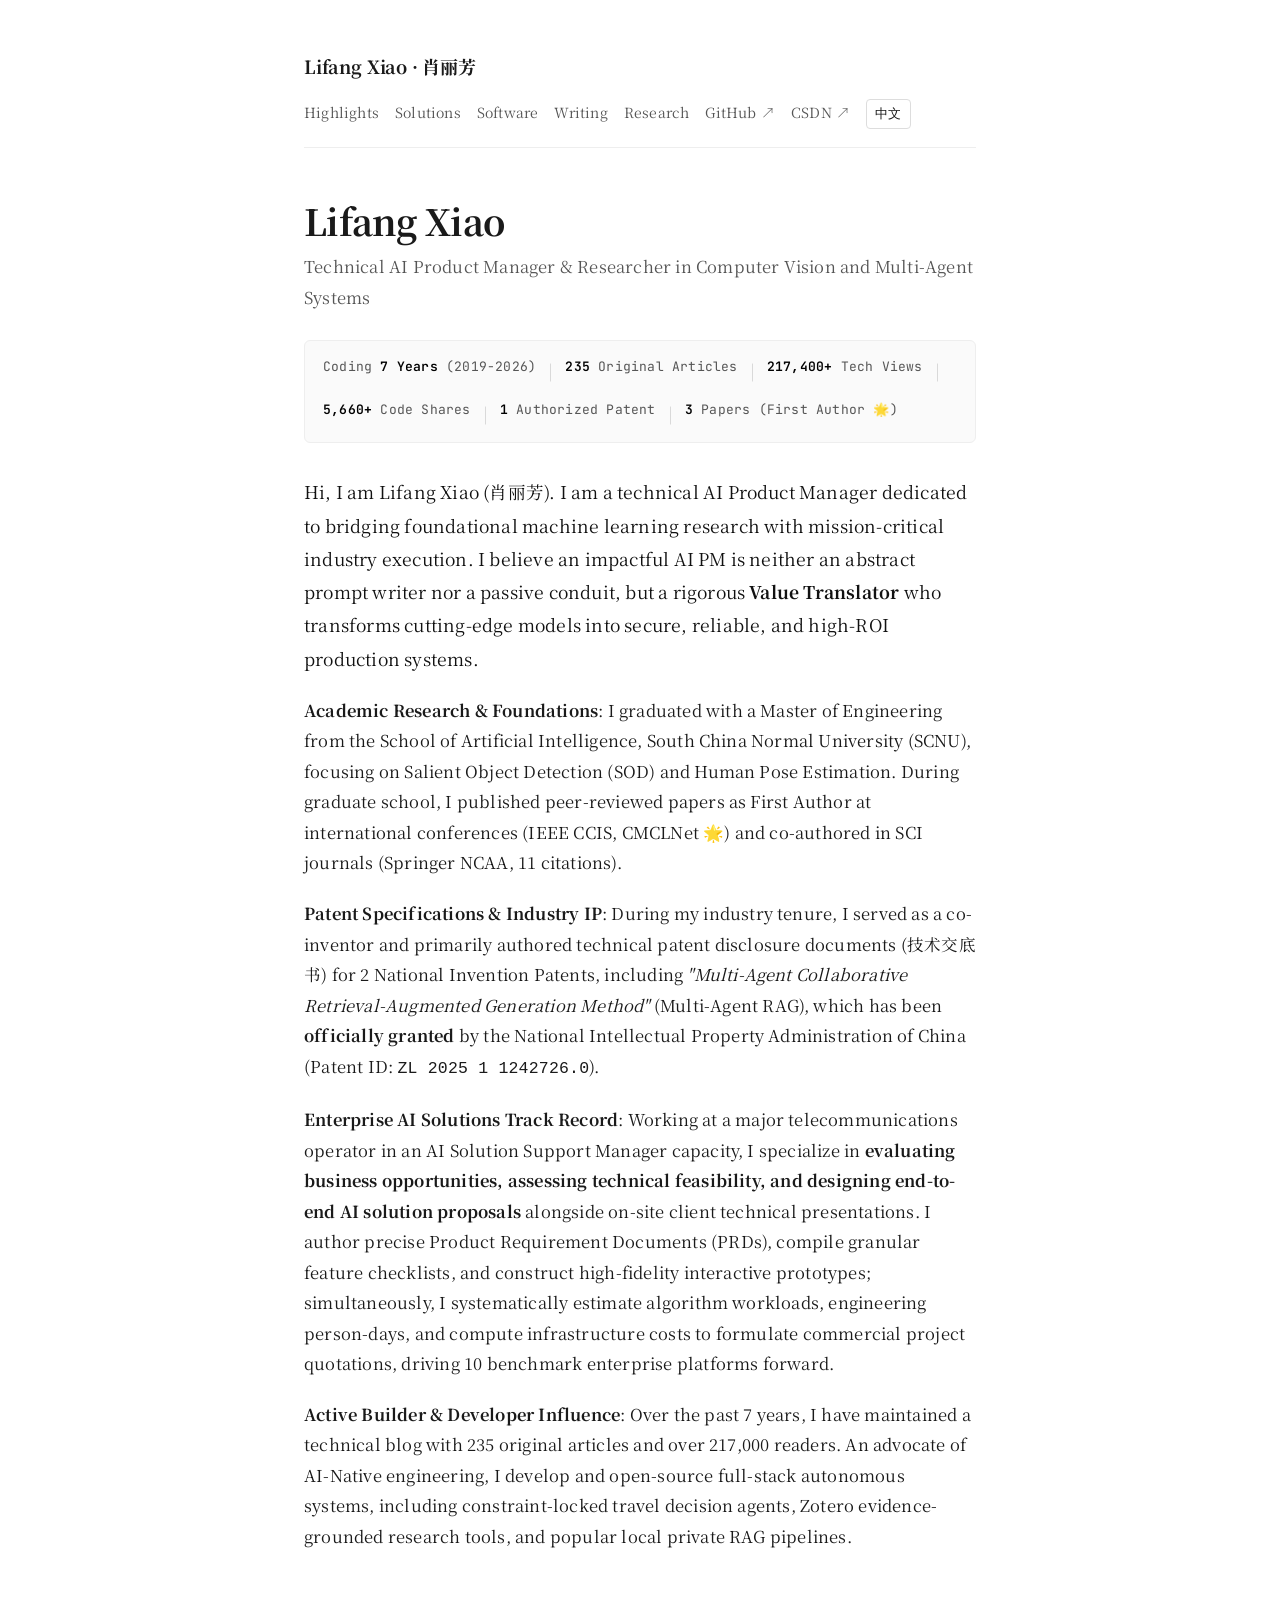
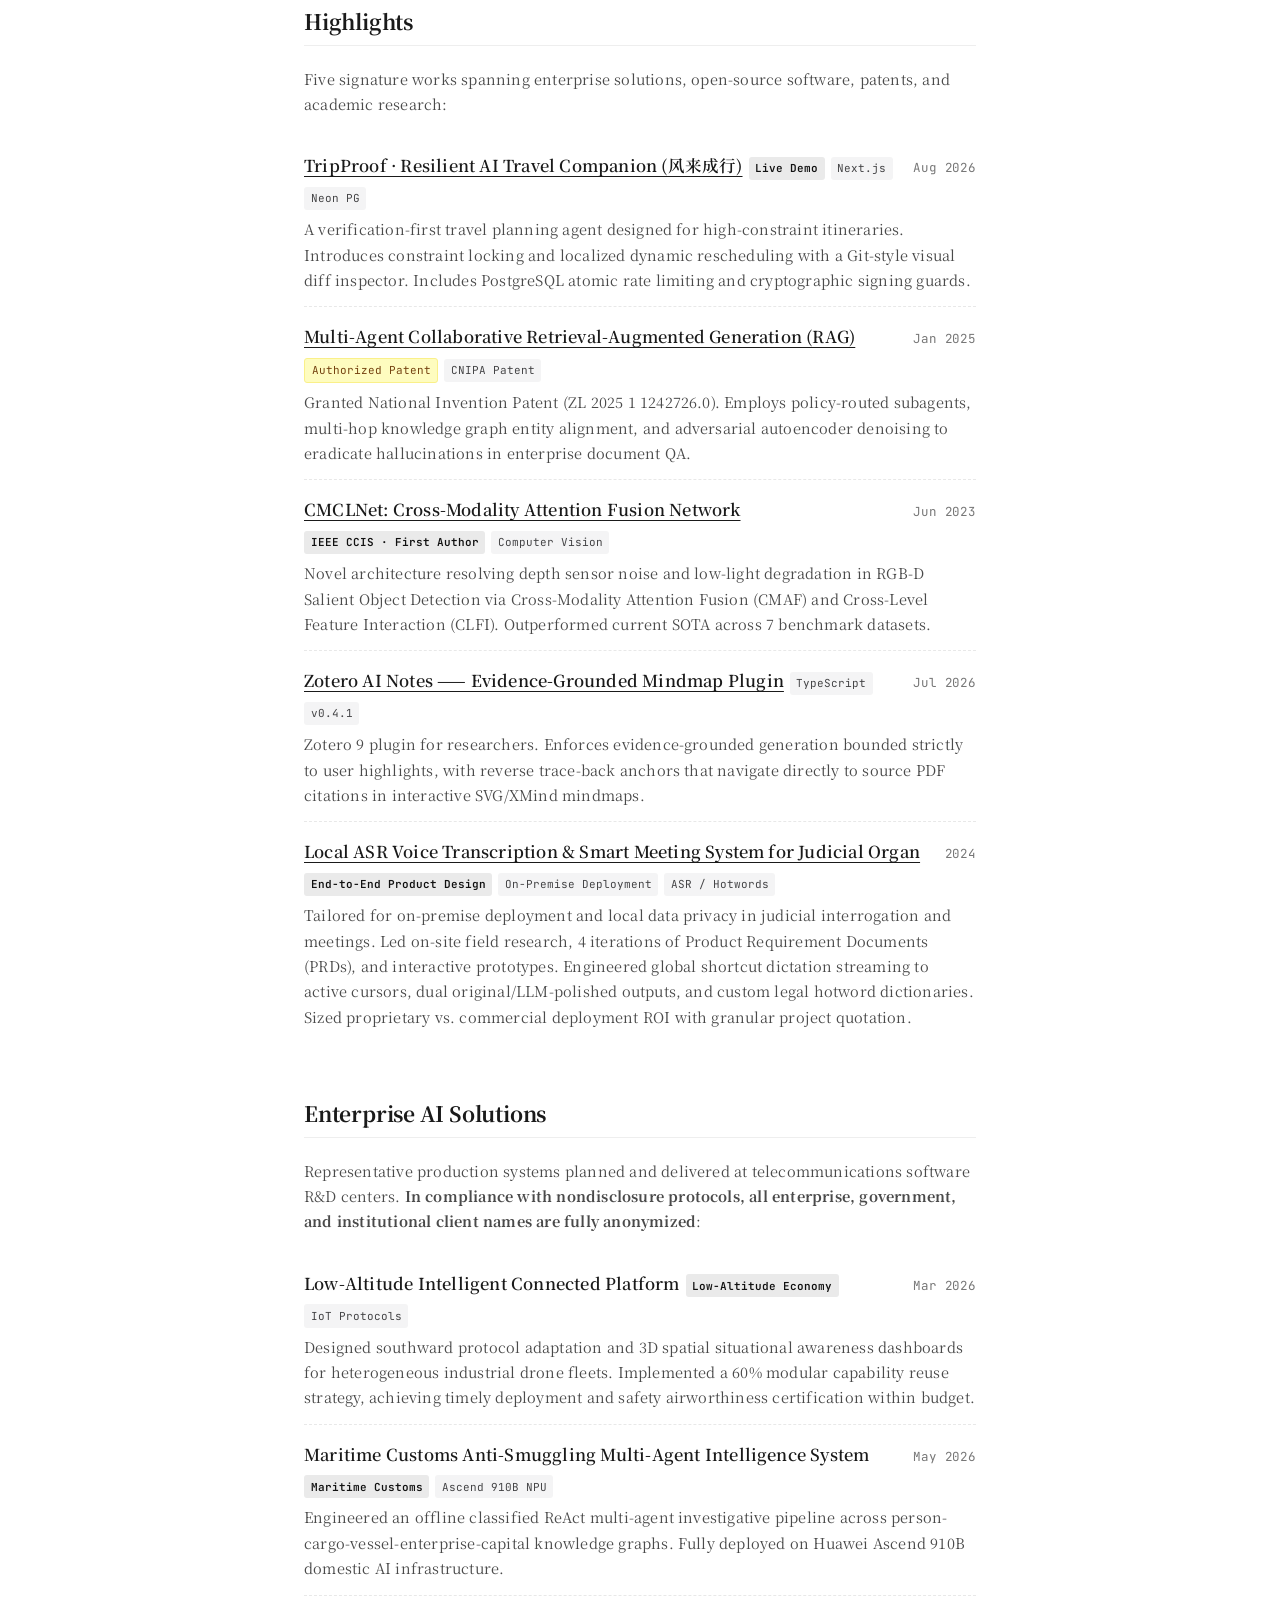
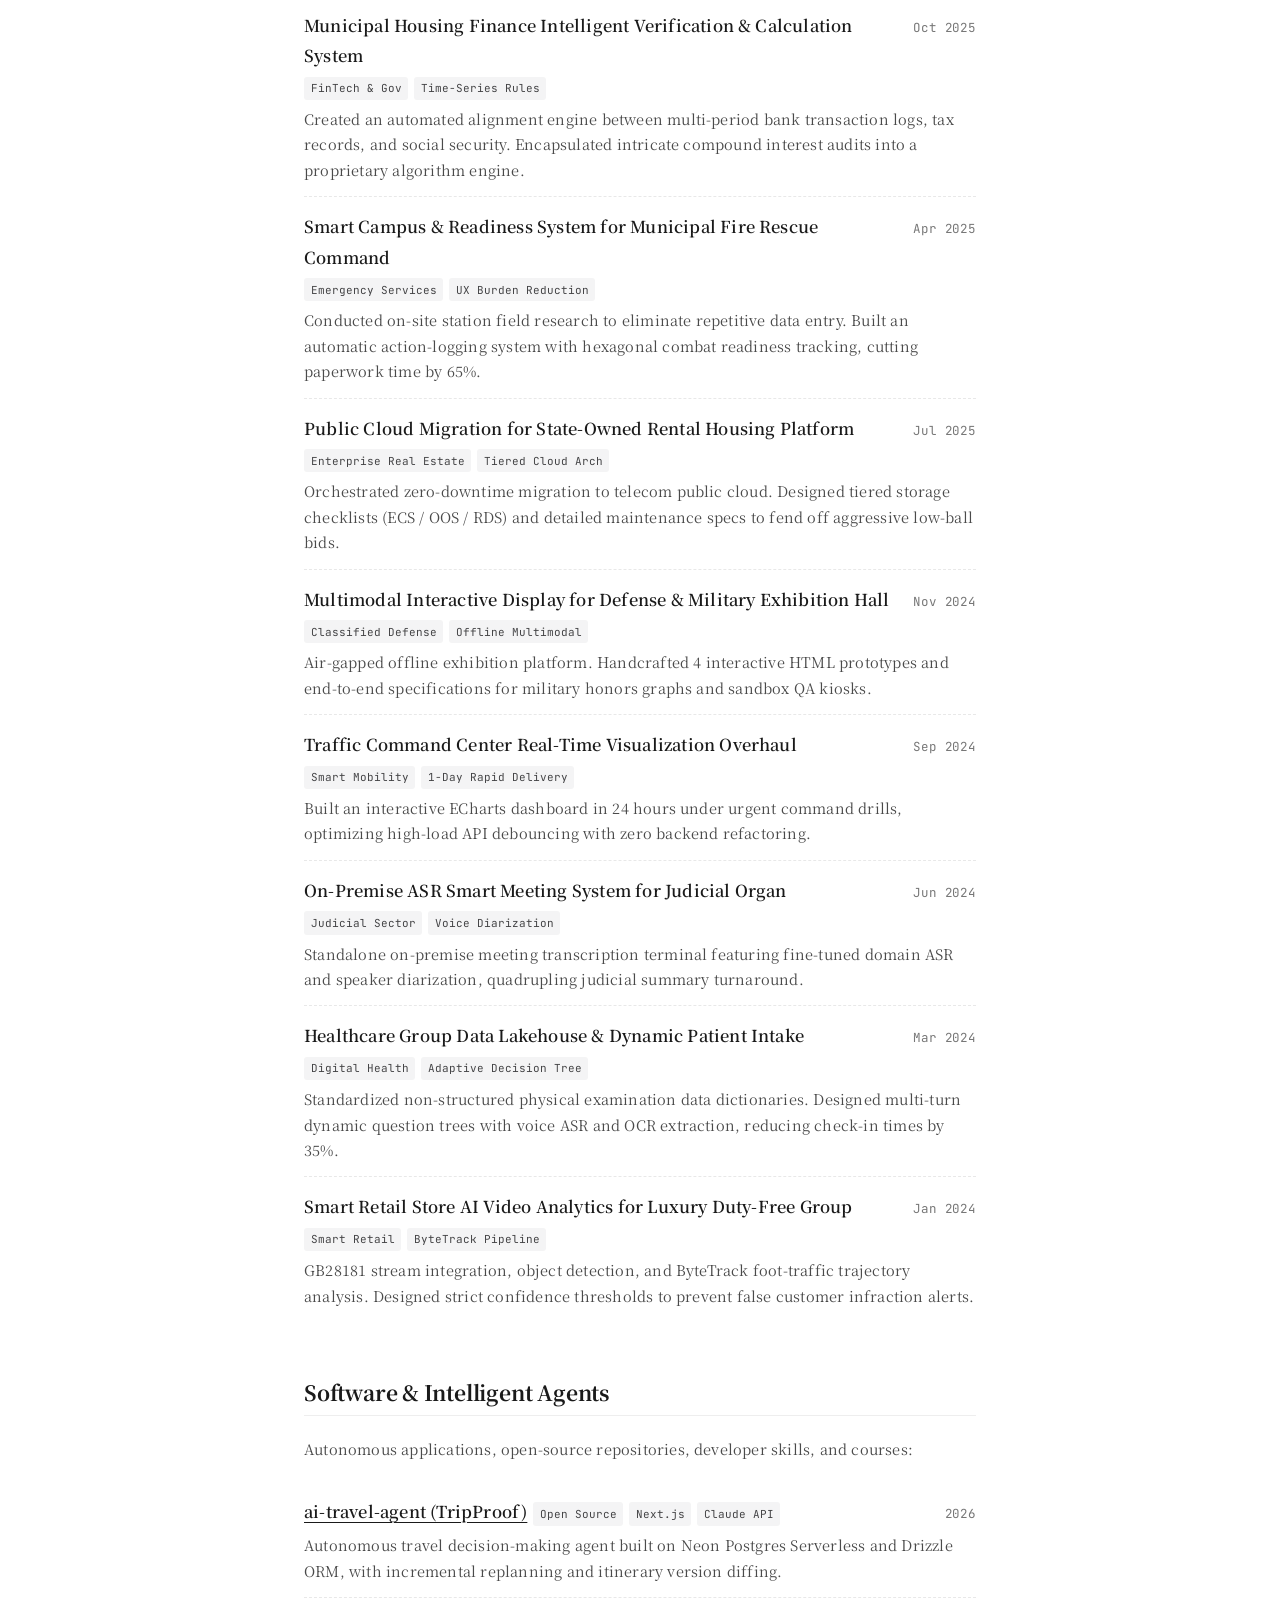
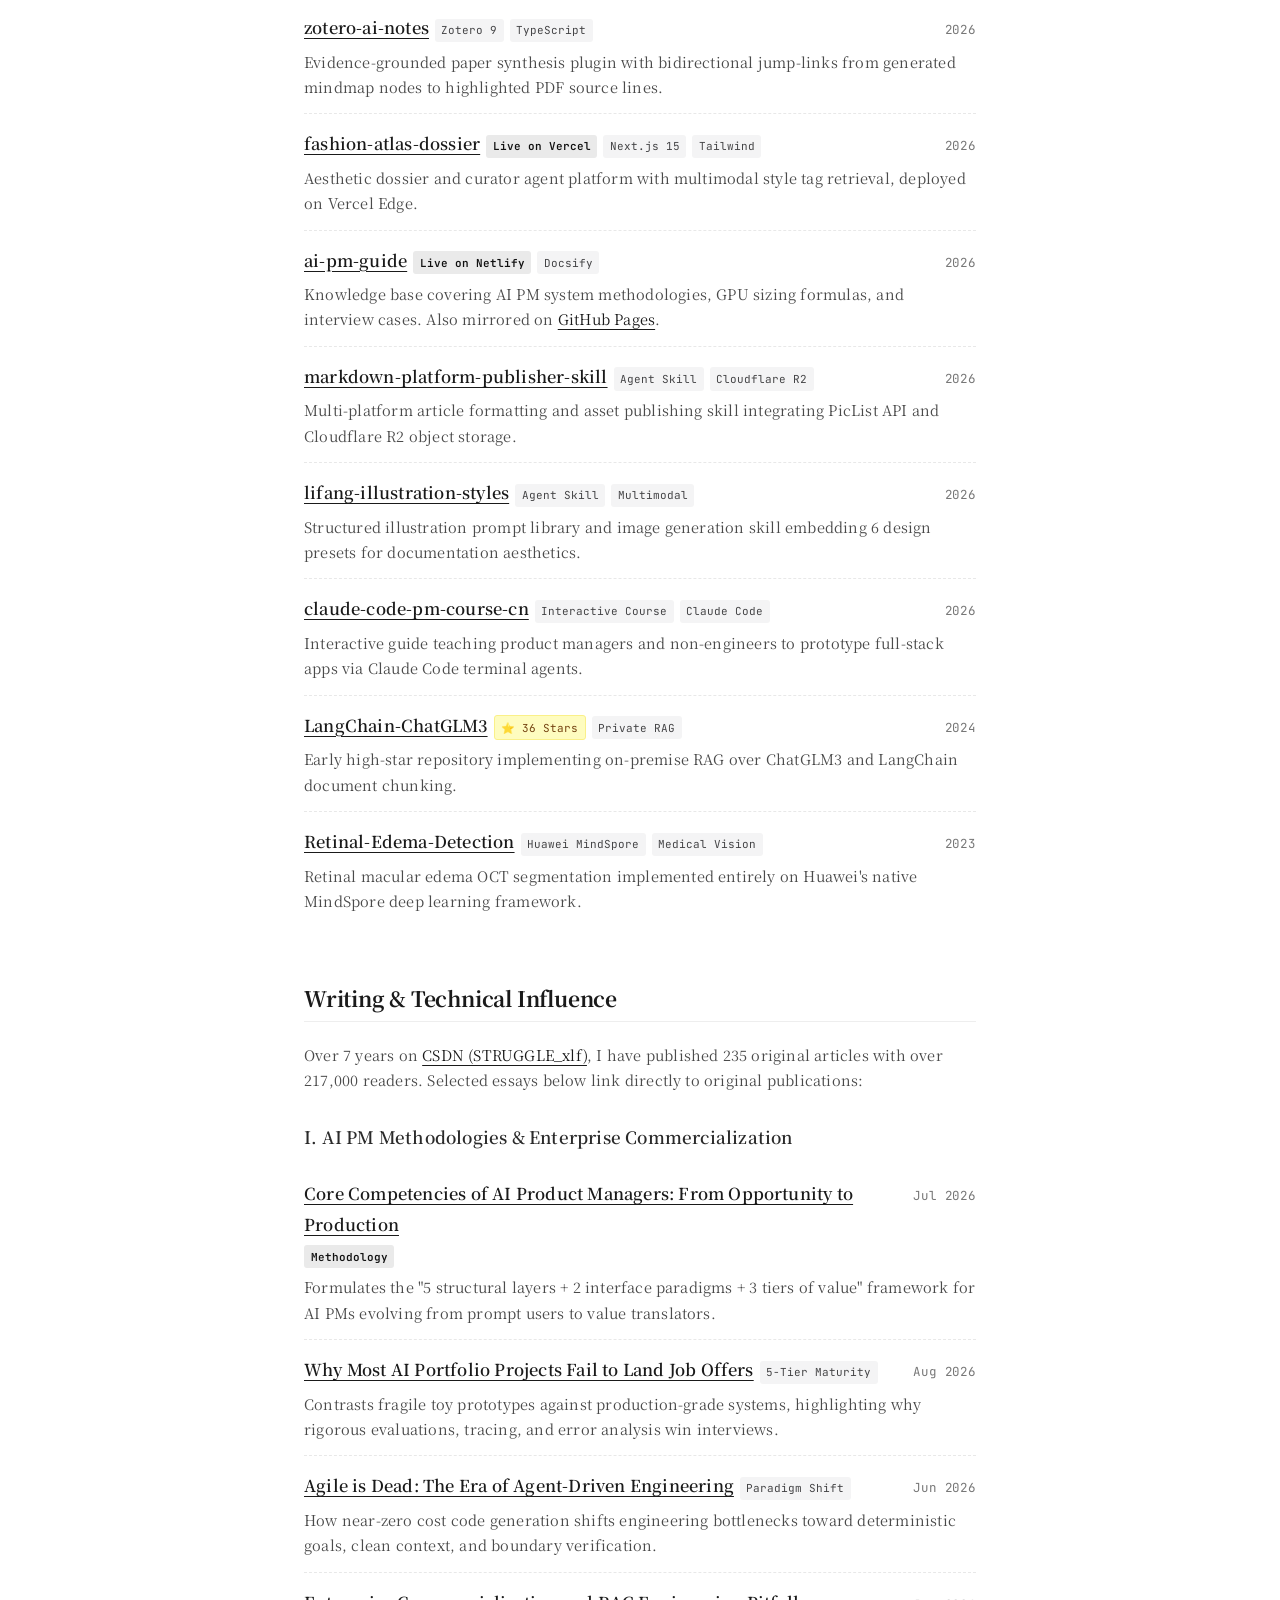
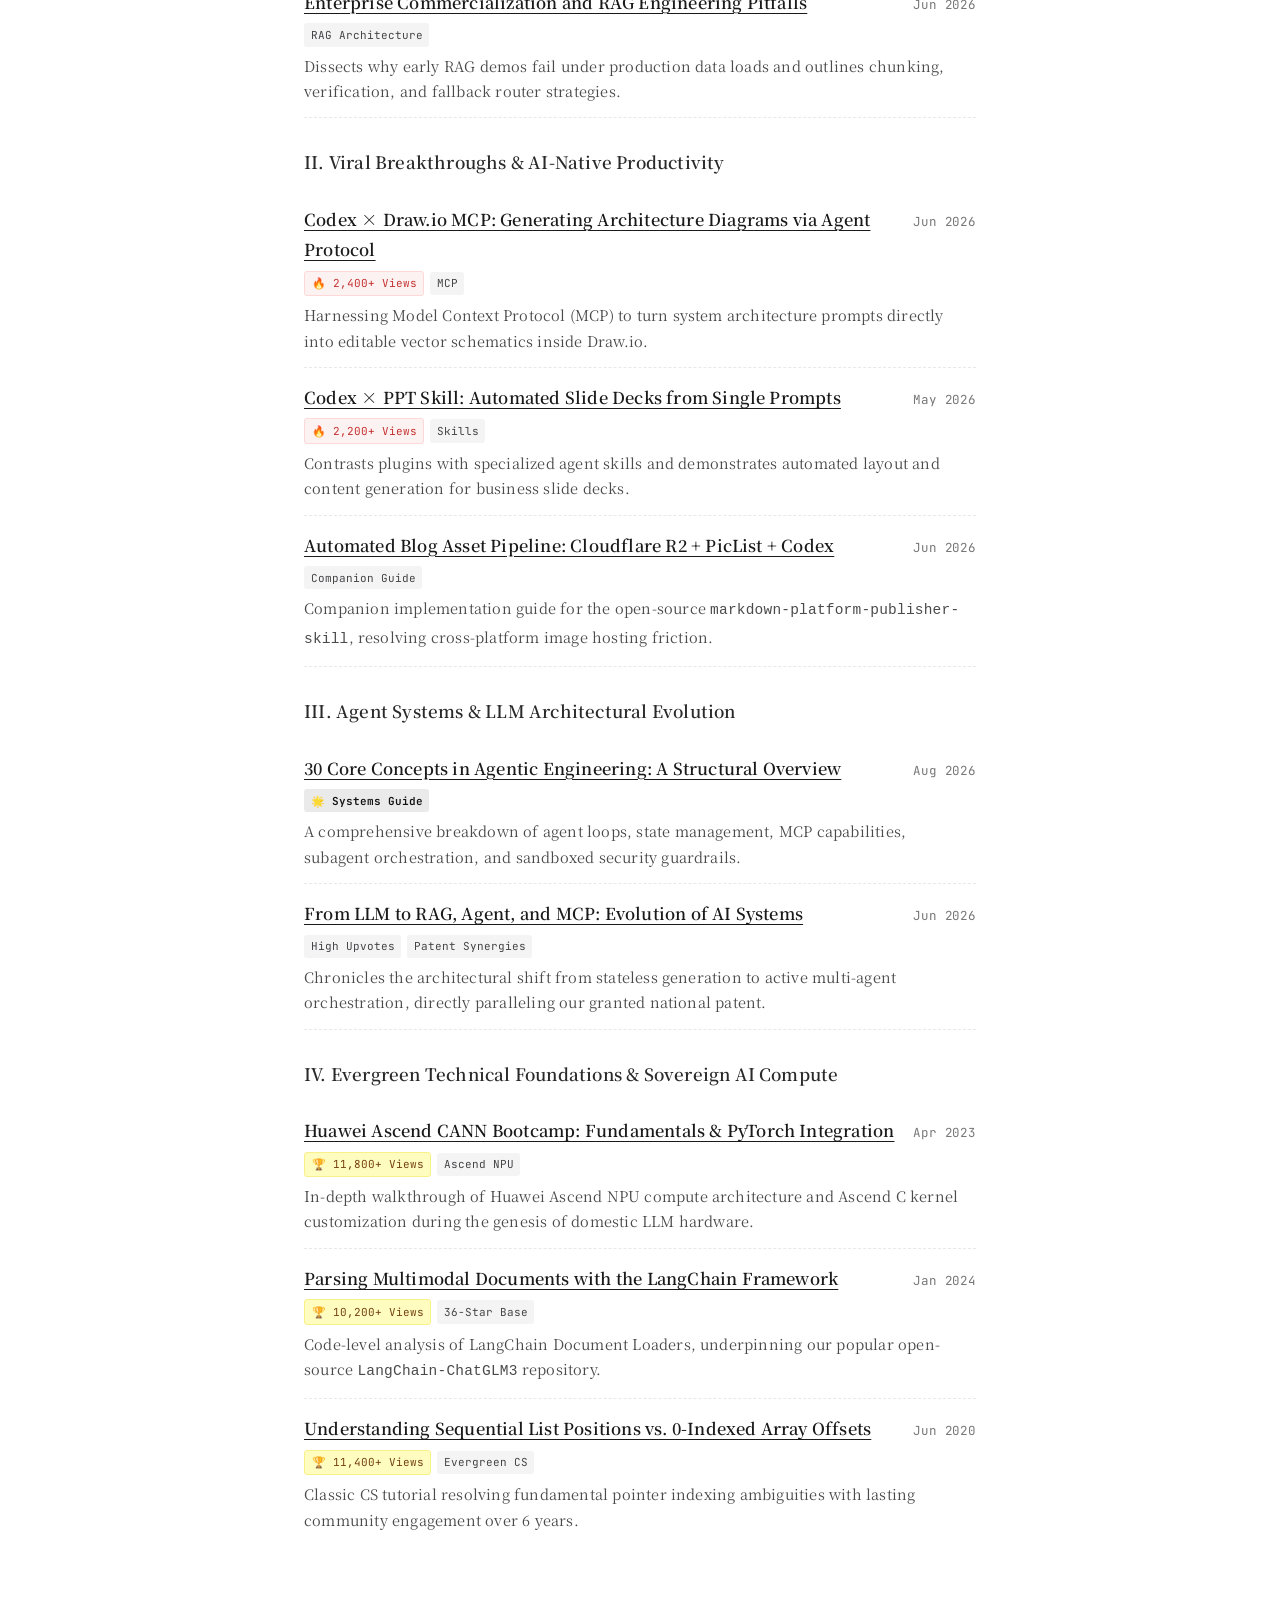
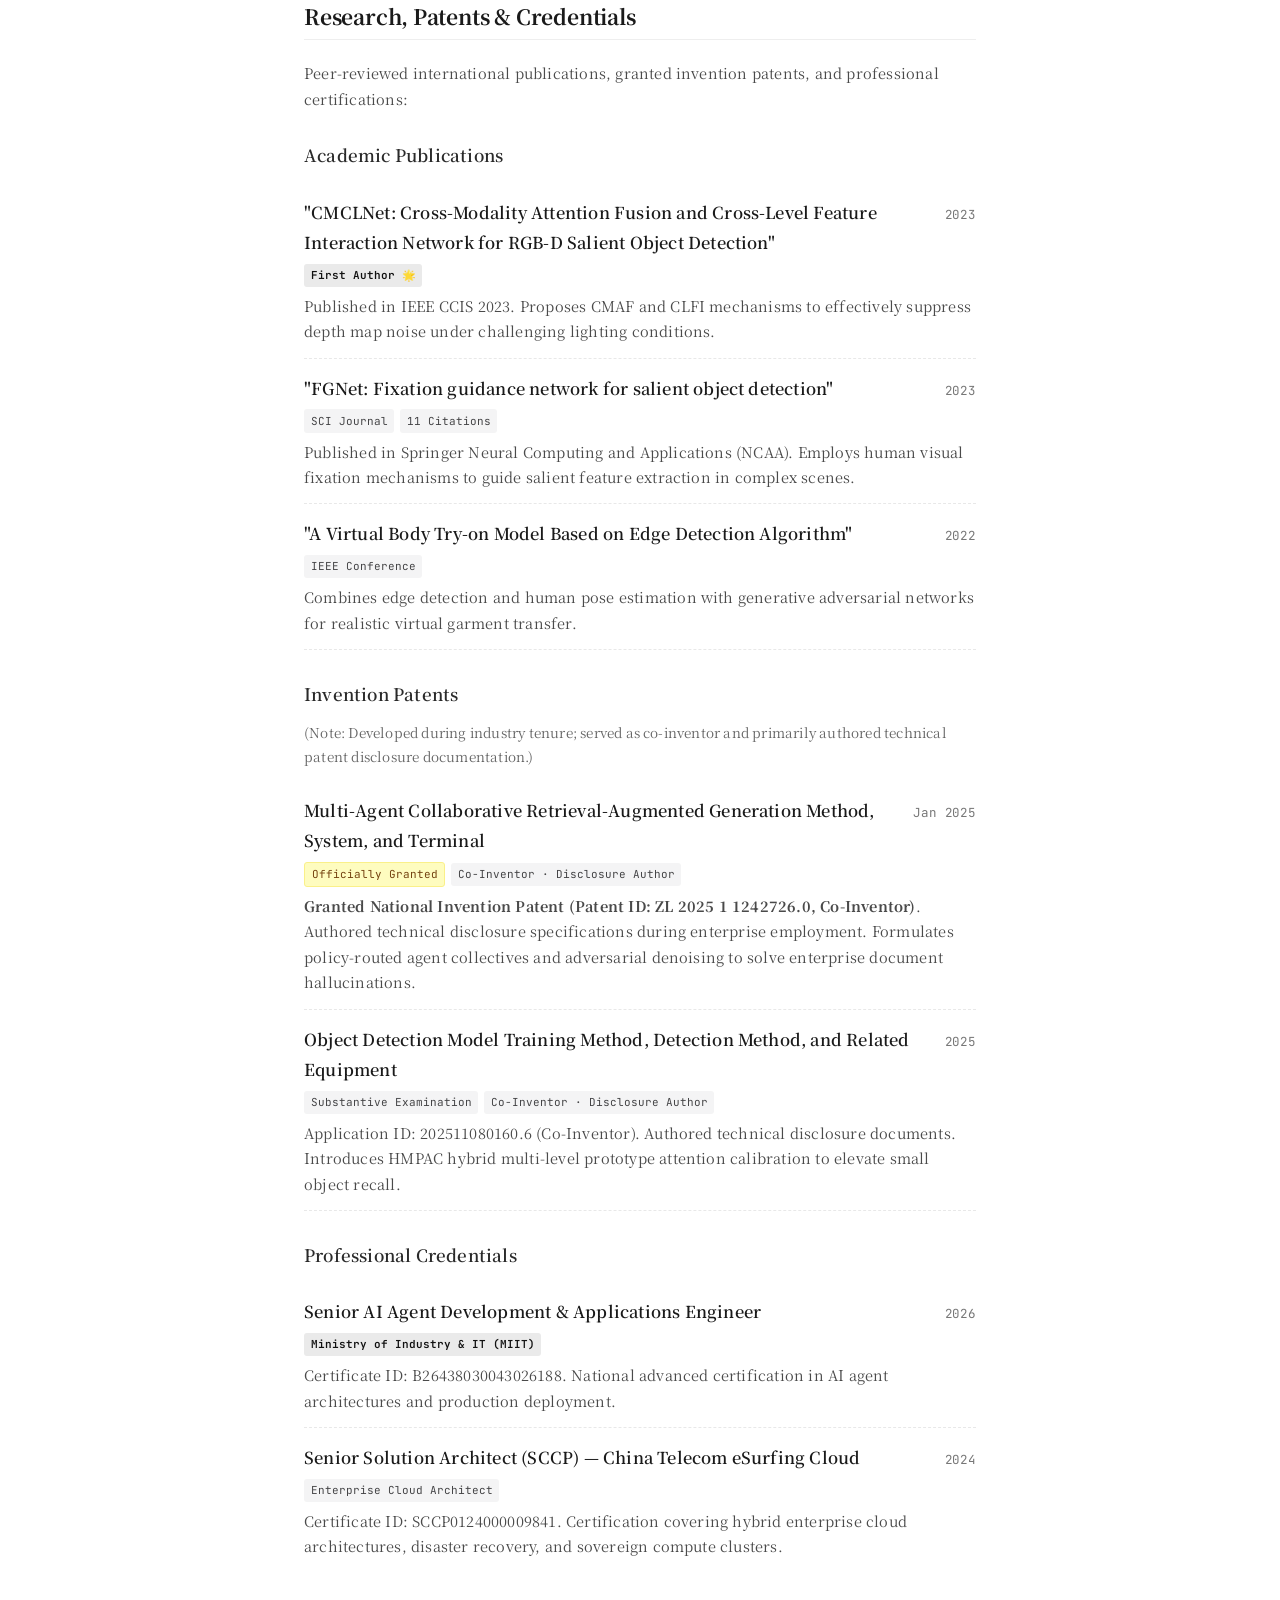
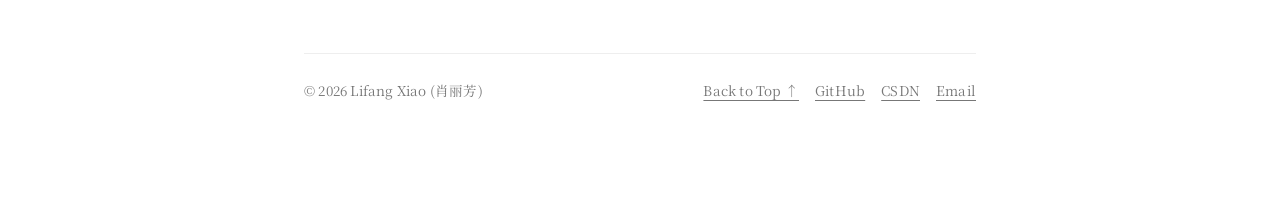
==== en/index.html @ 6cf7c556 "fix: sanitize low-altitude platform description to remove energy/offshore references" ====
<!DOCTYPE html>
<html lang="en">
<head>
  <meta charset="UTF-8">
  <meta name="viewport" content="width=device-width, initial-scale=1.0">
  <title>Lifang Xiao · AI Product Manager & Researcher</title>
  <meta name="description" content="Personal portfolio and writings of Lifang Xiao (肖丽芳): Technical AI Product Manager and Computer Vision / Multi-Agent researcher. Featuring enterprise solutions, open-source agents, academic papers, authorized patents, and technical writings with 217k+ readers.">
  <link rel="preconnect" href="https://fonts.googleapis.com">
  <link rel="preconnect" href="https://fonts.gstatic.com" crossorigin>
  <link href="https://fonts.googleapis.com/css2?family=IBM+Plex+Serif:ital,wght@0,400;0,600;1,400&family=JetBrains+Mono:wght@400;500&family=Noto+Serif+SC:wght@400;600&display=swap" rel="stylesheet">
  <link rel="stylesheet" href="../styles.css">
</head>
<body>

  <div class="container">
    <!-- Navigation -->
    <header>
      <nav class="site-nav">
        <a href="#" class="site-brand">Lifang Xiao · 肖丽芳</a>
        <div class="nav-menu">
          <a href="./index.html" class="nav-link">Highlights</a>
          <a href="./enterprise/index.html" class="nav-link">Solutions</a>
          <a href="./projects/index.html" class="nav-link">Software</a>
          <a href="./posts/index.html" class="nav-link">Writing</a>
          <a href="./research/index.html" class="nav-link">Research</a>
          <a href="https://github.com/STRUGGLE1999" target="_blank" rel="noopener" class="nav-link">GitHub ↗</a>
          <a href="https://blog.csdn.net/qq_45257495" target="_blank" rel="noopener" class="nav-link">CSDN ↗</a>
          <a href="../index.html" class="lang-switch">中文</a>
        </div>
      </nav>
    </header>

    <main>
      <!-- Hero Section -->
      <section id="about">
        <h1>Lifang Xiao</h1>
        <p class="hero-subtitle">Technical AI Product Manager & Researcher in Computer Vision and Multi-Agent Systems</p>

        <!-- Stats Banner -->
        <div class="stats-banner">
          <div class="stat-item">Coding <strong>7 Years</strong> (2019-2026)</div>
          <div class="stat-divider">|</div>
          <div class="stat-item"><strong>235</strong> Original Articles</div>
          <div class="stat-divider">|</div>
          <div class="stat-item"><strong>217,400+</strong> Tech Views</div>
          <div class="stat-divider">|</div>
          <div class="stat-item"><strong>5,660+</strong> Code Shares</div>
          <div class="stat-divider">|</div>
          <div class="stat-item"><strong>1</strong> Authorized Patent</div>
          <div class="stat-divider">|</div>
          <div class="stat-item"><strong>3</strong> Papers (First Author 🌟)</div>
        </div>

        <p class="lead-text">
          Hi, I am Lifang Xiao (肖丽芳). I am a technical AI Product Manager dedicated to bridging foundational machine learning research with mission-critical industry execution. I believe an impactful AI PM is neither an abstract prompt writer nor a passive conduit, but a rigorous <strong>Value Translator</strong> who transforms cutting-edge models into secure, reliable, and high-ROI production systems.
        </p>

        <p>
          <strong>Academic Research & Foundations</strong>: I graduated with a Master of Engineering from the School of Artificial Intelligence, South China Normal University (SCNU), focusing on Salient Object Detection (SOD) and Human Pose Estimation. During graduate school, I published peer-reviewed papers as First Author at international conferences (IEEE CCIS, CMCLNet 🌟) and co-authored in SCI journals (Springer NCAA, 11 citations).
        </p>

        <p>
          <strong>Patent Specifications & Industry IP</strong>: During my industry tenure, I served as a co-inventor and primarily authored technical patent disclosure documents (技术交底书) for 2 National Invention Patents, including <em>"Multi-Agent Collaborative Retrieval-Augmented Generation Method"</em> (Multi-Agent RAG), which has been <strong>officially granted</strong> by the National Intellectual Property Administration of China (Patent ID: <code>ZL 2025 1 1242726.0</code>).
        </p>

        <p>
          <strong>Enterprise AI Solutions Track Record</strong>: Working at a major telecommunications operator in an AI Solution Support Manager capacity, I specialize in <strong>evaluating business opportunities, assessing technical feasibility, and designing end-to-end AI solution proposals</strong> alongside on-site client technical presentations. I author precise Product Requirement Documents (PRDs), compile granular feature checklists, and construct high-fidelity interactive prototypes; simultaneously, I systematically estimate algorithm workloads, engineering person-days, and compute infrastructure costs to formulate commercial project quotations, driving 10 benchmark enterprise platforms forward.
        </p>

        <p>
          <strong>Active Builder & Developer Influence</strong>: Over the past 7 years, I have maintained a technical blog with 235 original articles and over 217,000 readers. An advocate of AI-Native engineering, I develop and open-source full-stack autonomous systems, including constraint-locked travel decision agents, Zotero evidence-grounded research tools, and popular local private RAG pipelines.
        </p>
      </section>

      <!-- Section 1: Highlights -->
      <section id="highlights">
        <h2>Highlights</h2>
        <p class="work-desc" style="margin-bottom: 20px;">Five signature works spanning enterprise solutions, open-source software, patents, and academic research:</p>

        <div class="work-item">
          <div class="workline">
            <div class="work-title-group">
              <a href="https://github.com/STRUGGLE1999/ai-travel-agent" target="_blank" rel="noopener" class="work-title">TripProof · Resilient AI Travel Companion (风来成行)</a>
              <span class="badge badge-primary">Live Demo</span>
              <span class="badge">Next.js</span>
              <span class="badge">Neon PG</span>
            </div>
            <div class="work-date">Aug 2026</div>
          </div>
          <p class="work-desc">
            A verification-first travel planning agent designed for high-constraint itineraries. Introduces constraint locking and localized dynamic rescheduling with a Git-style visual diff inspector. Includes PostgreSQL atomic rate limiting and cryptographic signing guards.
          </p>
        </div>

        <div class="work-item">
          <div class="workline">
            <div class="work-title-group">
              <a href="#research" class="work-title">Multi-Agent Collaborative Retrieval-Augmented Generation (RAG)</a>
              <span class="badge badge-gold">Authorized Patent</span>
              <span class="badge">CNIPA Patent</span>
            </div>
            <div class="work-date">Jan 2025</div>
          </div>
          <p class="work-desc">
            Granted National Invention Patent (ZL 2025 1 1242726.0). Employs policy-routed subagents, multi-hop knowledge graph entity alignment, and adversarial autoencoder denoising to eradicate hallucinations in enterprise document QA.
          </p>
        </div>

        <div class="work-item">
          <div class="workline">
            <div class="work-title-group">
              <a href="#research" class="work-title">CMCLNet: Cross-Modality Attention Fusion Network</a>
              <span class="badge badge-primary">IEEE CCIS · First Author</span>
              <span class="badge">Computer Vision</span>
            </div>
            <div class="work-date">Jun 2023</div>
          </div>
          <p class="work-desc">
            Novel architecture resolving depth sensor noise and low-light degradation in RGB-D Salient Object Detection via Cross-Modality Attention Fusion (CMAF) and Cross-Level Feature Interaction (CLFI). Outperformed current SOTA across 7 benchmark datasets.
          </p>
        </div>

        <div class="work-item">
          <div class="workline">
            <div class="work-title-group">
              <a href="https://github.com/STRUGGLE1999/zotero-ai-notes" target="_blank" rel="noopener" class="work-title">Zotero AI Notes —— Evidence-Grounded Mindmap Plugin</a>
              <span class="badge">TypeScript</span>
              <span class="badge">v0.4.1</span>
            </div>
            <div class="work-date">Jul 2026</div>
          </div>
          <p class="work-desc">
            Zotero 9 plugin for researchers. Enforces evidence-grounded generation bounded strictly to user highlights, with reverse trace-back anchors that navigate directly to source PDF citations in interactive SVG/XMind mindmaps.
          </p>
        </div>

        <div class="work-item">
          <div class="workline">
            <div class="work-title-group">
              <a href="./enterprise/index.html" class="work-title">Local ASR Voice Transcription & Smart Meeting System for Judicial Organ</a>
              <span class="badge badge-primary">End-to-End Product Design</span>
              <span class="badge">On-Premise Deployment</span>
              <span class="badge">ASR / Hotwords</span>
            </div>
            <div class="work-date">2024</div>
          </div>
          <p class="work-desc">
            Tailored for on-premise deployment and local data privacy in judicial interrogation and meetings. Led on-site field research, 4 iterations of Product Requirement Documents (PRDs), and interactive prototypes. Engineered global shortcut dictation streaming to active cursors, dual original/LLM-polished outputs, and custom legal hotword dictionaries. Sized proprietary vs. commercial deployment ROI with granular project quotation.
          </p>
        </div>
      </section>

      <!-- Section 2: Enterprise Solutions -->
      <section id="enterprise">
        <h2>Enterprise AI Solutions</h2>
        <p class="work-desc" style="margin-bottom: 20px;">
          Representative production systems planned and delivered at telecommunications software R&D centers. <strong>In compliance with nondisclosure protocols, all enterprise, government, and institutional client names are fully anonymized</strong>:
        </p>

        <div class="work-item">
          <div class="workline">
            <div class="work-title-group">
              <span class="work-title">Low-Altitude Intelligent Connected Platform</span>
              <span class="badge badge-primary">Low-Altitude Economy</span>
              <span class="badge">IoT Protocols</span>
            </div>
            <div class="work-date">Mar 2026</div>
          </div>
          <p class="work-desc">
            Designed southward protocol adaptation and 3D spatial situational awareness dashboards for heterogeneous industrial drone fleets. Implemented a 60% modular capability reuse strategy, achieving timely deployment and safety airworthiness certification within budget.
          </p>
        </div>

        <div class="work-item">
          <div class="workline">
            <div class="work-title-group">
              <span class="work-title">Maritime Customs Anti-Smuggling Multi-Agent Intelligence System</span>
              <span class="badge badge-primary">Maritime Customs</span>
              <span class="badge">Ascend 910B NPU</span>
            </div>
            <div class="work-date">May 2026</div>
          </div>
          <p class="work-desc">
            Engineered an offline classified ReAct multi-agent investigative pipeline across person-cargo-vessel-enterprise-capital knowledge graphs. Fully deployed on Huawei Ascend 910B domestic AI infrastructure.
          </p>
        </div>

        <div class="work-item">
          <div class="workline">
            <div class="work-title-group">
              <span class="work-title">Municipal Housing Finance Intelligent Verification & Calculation System</span>
              <span class="badge">FinTech & Gov</span>
              <span class="badge">Time-Series Rules</span>
            </div>
            <div class="work-date">Oct 2025</div>
          </div>
          <p class="work-desc">
            Created an automated alignment engine between multi-period bank transaction logs, tax records, and social security. Encapsulated intricate compound interest audits into a proprietary algorithm engine.
          </p>
        </div>

        <div class="work-item">
          <div class="workline">
            <div class="work-title-group">
              <span class="work-title">Smart Campus & Readiness System for Municipal Fire Rescue Command</span>
              <span class="badge">Emergency Services</span>
              <span class="badge">UX Burden Reduction</span>
            </div>
            <div class="work-date">Apr 2025</div>
          </div>
          <p class="work-desc">
            Conducted on-site station field research to eliminate repetitive data entry. Built an automatic action-logging system with hexagonal combat readiness tracking, cutting paperwork time by 65%.
          </p>
        </div>

        <div class="work-item">
          <div class="workline">
            <div class="work-title-group">
              <span class="work-title">Public Cloud Migration for State-Owned Rental Housing Platform</span>
              <span class="badge">Enterprise Real Estate</span>
              <span class="badge">Tiered Cloud Arch</span>
            </div>
            <div class="work-date">Jul 2025</div>
          </div>
          <p class="work-desc">
            Orchestrated zero-downtime migration to telecom public cloud. Designed tiered storage checklists (ECS / OOS / RDS) and detailed maintenance specs to fend off aggressive low-ball bids.
          </p>
        </div>

        <div class="work-item">
          <div class="workline">
            <div class="work-title-group">
              <span class="work-title">Multimodal Interactive Display for Defense & Military Exhibition Hall</span>
              <span class="badge">Classified Defense</span>
              <span class="badge">Offline Multimodal</span>
            </div>
            <div class="work-date">Nov 2024</div>
          </div>
          <p class="work-desc">
            Air-gapped offline exhibition platform. Handcrafted 4 interactive HTML prototypes and end-to-end specifications for military honors graphs and sandbox QA kiosks.
          </p>
        </div>

        <div class="work-item">
          <div class="workline">
            <div class="work-title-group">
              <span class="work-title">Traffic Command Center Real-Time Visualization Overhaul</span>
              <span class="badge">Smart Mobility</span>
              <span class="badge">1-Day Rapid Delivery</span>
            </div>
            <div class="work-date">Sep 2024</div>
          </div>
          <p class="work-desc">
            Built an interactive ECharts dashboard in 24 hours under urgent command drills, optimizing high-load API debouncing with zero backend refactoring.
          </p>
        </div>

        <div class="work-item">
          <div class="workline">
            <div class="work-title-group">
              <span class="work-title">On-Premise ASR Smart Meeting System for Judicial Organ</span>
              <span class="badge">Judicial Sector</span>
              <span class="badge">Voice Diarization</span>
            </div>
            <div class="work-date">Jun 2024</div>
          </div>
          <p class="work-desc">
            Standalone on-premise meeting transcription terminal featuring fine-tuned domain ASR and speaker diarization, quadrupling judicial summary turnaround.
          </p>
        </div>

        <div class="work-item">
          <div class="workline">
            <div class="work-title-group">
              <span class="work-title">Healthcare Group Data Lakehouse & Dynamic Patient Intake</span>
              <span class="badge">Digital Health</span>
              <span class="badge">Adaptive Decision Tree</span>
            </div>
            <div class="work-date">Mar 2024</div>
          </div>
          <p class="work-desc">
            Standardized non-structured physical examination data dictionaries. Designed multi-turn dynamic question trees with voice ASR and OCR extraction, reducing check-in times by 35%.
          </p>
        </div>

        <div class="work-item">
          <div class="workline">
            <div class="work-title-group">
              <span class="work-title">Smart Retail Store AI Video Analytics for Luxury Duty-Free Group</span>
              <span class="badge">Smart Retail</span>
              <span class="badge">ByteTrack Pipeline</span>
            </div>
            <div class="work-date">Jan 2024</div>
          </div>
          <p class="work-desc">
            GB28181 stream integration, object detection, and ByteTrack foot-traffic trajectory analysis. Designed strict confidence thresholds to prevent false customer infraction alerts.
          </p>
        </div>
      </section>

      <!-- Section 3: Software & Agents -->
      <section id="software">
        <h2>Software & Intelligent Agents</h2>
        <p class="work-desc" style="margin-bottom: 20px;">
          Autonomous applications, open-source repositories, developer skills, and courses:
        </p>

        <div class="work-item">
          <div class="workline">
            <div class="work-title-group">
              <a href="https://github.com/STRUGGLE1999/ai-travel-agent" target="_blank" rel="noopener" class="work-title">ai-travel-agent (TripProof)</a>
              <span class="badge">Open Source</span>
              <span class="badge">Next.js</span>
              <span class="badge">Claude API</span>
            </div>
            <div class="work-date">2026</div>
          </div>
          <p class="work-desc">
            Autonomous travel decision-making agent built on Neon Postgres Serverless and Drizzle ORM, with incremental replanning and itinerary version diffing.
          </p>
        </div>

        <div class="work-item">
          <div class="workline">
            <div class="work-title-group">
              <a href="https://github.com/STRUGGLE1999/zotero-ai-notes" target="_blank" rel="noopener" class="work-title">zotero-ai-notes</a>
              <span class="badge">Zotero 9</span>
              <span class="badge">TypeScript</span>
            </div>
            <div class="work-date">2026</div>
          </div>
          <p class="work-desc">
            Evidence-grounded paper synthesis plugin with bidirectional jump-links from generated mindmap nodes to highlighted PDF source lines.
          </p>
        </div>

        <div class="work-item">
          <div class="workline">
            <div class="work-title-group">
              <a href="https://fashion-atlas-dossier.vercel.app" target="_blank" rel="noopener" class="work-title">fashion-atlas-dossier</a>
              <span class="badge badge-primary">Live on Vercel</span>
              <span class="badge">Next.js 15</span>
              <span class="badge">Tailwind</span>
            </div>
            <div class="work-date">2026</div>
          </div>
          <p class="work-desc">
            Aesthetic dossier and curator agent platform with multimodal style tag retrieval, deployed on Vercel Edge.
          </p>
        </div>

        <div class="work-item">
          <div class="workline">
            <div class="work-title-group">
              <a href="https://ai-pm-guide.netlify.app" target="_blank" rel="noopener" class="work-title">ai-pm-guide</a>
              <span class="badge badge-primary">Live on Netlify</span>
              <span class="badge">Docsify</span>
            </div>
            <div class="work-date">2026</div>
          </div>
          <p class="work-desc">
            Knowledge base covering AI PM system methodologies, GPU sizing formulas, and interview cases. Also mirrored on <a href="https://struggle1999.github.io/ai-pm-guide/" target="_blank" rel="noopener">GitHub Pages</a>.
          </p>
        </div>

        <div class="work-item">
          <div class="workline">
            <div class="work-title-group">
              <a href="https://github.com/STRUGGLE1999/markdown-platform-publisher-skill" target="_blank" rel="noopener" class="work-title">markdown-platform-publisher-skill</a>
              <span class="badge">Agent Skill</span>
              <span class="badge">Cloudflare R2</span>
            </div>
            <div class="work-date">2026</div>
          </div>
          <p class="work-desc">
            Multi-platform article formatting and asset publishing skill integrating PicList API and Cloudflare R2 object storage.
          </p>
        </div>

        <div class="work-item">
          <div class="workline">
            <div class="work-title-group">
              <a href="https://github.com/STRUGGLE1999/lifang-illustration-styles" target="_blank" rel="noopener" class="work-title">lifang-illustration-styles</a>
              <span class="badge">Agent Skill</span>
              <span class="badge">Multimodal</span>
            </div>
            <div class="work-date">2026</div>
          </div>
          <p class="work-desc">
            Structured illustration prompt library and image generation skill embedding 6 design presets for documentation aesthetics.
          </p>
        </div>

        <div class="work-item">
          <div class="workline">
            <div class="work-title-group">
              <a href="https://github.com/STRUGGLE1999/claude-code-pm-course-cn" target="_blank" rel="noopener" class="work-title">claude-code-pm-course-cn</a>
              <span class="badge">Interactive Course</span>
              <span class="badge">Claude Code</span>
            </div>
            <div class="work-date">2026</div>
          </div>
          <p class="work-desc">
            Interactive guide teaching product managers and non-engineers to prototype full-stack apps via Claude Code terminal agents.
          </p>
        </div>

        <div class="work-item">
          <div class="workline">
            <div class="work-title-group">
              <a href="https://github.com/STRUGGLE1999/LangChain-ChatGLM3" target="_blank" rel="noopener" class="work-title">LangChain-ChatGLM3</a>
              <span class="badge badge-gold">⭐ 36 Stars</span>
              <span class="badge">Private RAG</span>
            </div>
            <div class="work-date">2024</div>
          </div>
          <p class="work-desc">
            Early high-star repository implementing on-premise RAG over ChatGLM3 and LangChain document chunking.
          </p>
        </div>

        <div class="work-item">
          <div class="workline">
            <div class="work-title-group">
              <a href="https://github.com/STRUGGLE1999/Retinal-Edema-Detection" target="_blank" rel="noopener" class="work-title">Retinal-Edema-Detection</a>
              <span class="badge">Huawei MindSpore</span>
              <span class="badge">Medical Vision</span>
            </div>
            <div class="work-date">2023</div>
          </div>
          <p class="work-desc">
            Retinal macular edema OCT segmentation implemented entirely on Huawei's native MindSpore deep learning framework.
          </p>
        </div>
      </section>

      <!-- Section 4: Writing & Posts -->
      <section id="writing">
        <h2>Writing & Technical Influence</h2>
        <p class="work-desc" style="margin-bottom: 20px;">
          Over 7 years on <a href="https://blog.csdn.net/qq_45257495" target="_blank" rel="noopener">CSDN (STRUGGLE_xlf)</a>, I have published 235 original articles with over 217,000 readers. Selected essays below link directly to original publications:
        </p>

        <h3>I. AI PM Methodologies & Enterprise Commercialization</h3>

        <div class="work-item">
          <div class="workline">
            <div class="work-title-group">
              <a href="https://blog.csdn.net/qq_45257495/article/details/162739733" target="_blank" rel="noopener" class="work-title">Core Competencies of AI Product Managers: From Opportunity to Production</a>
              <span class="badge badge-primary">Methodology</span>
            </div>
            <div class="work-date">Jul 2026</div>
          </div>
          <p class="work-desc">
            Formulates the "5 structural layers + 2 interface paradigms + 3 tiers of value" framework for AI PMs evolving from prompt users to value translators.
          </p>
        </div>

        <div class="work-item">
          <div class="workline">
            <div class="work-title-group">
              <a href="https://blog.csdn.net/qq_45257495/article/details/163436107" target="_blank" rel="noopener" class="work-title">Why Most AI Portfolio Projects Fail to Land Job Offers</a>
              <span class="badge">5-Tier Maturity</span>
            </div>
            <div class="work-date">Aug 2026</div>
          </div>
          <p class="work-desc">
            Contrasts fragile toy prototypes against production-grade systems, highlighting why rigorous evaluations, tracing, and error analysis win interviews.
          </p>
        </div>

        <div class="work-item">
          <div class="workline">
            <div class="work-title-group">
              <a href="https://blog.csdn.net/qq_45257495/article/details/162205411" target="_blank" rel="noopener" class="work-title">Agile is Dead: The Era of Agent-Driven Engineering</a>
              <span class="badge">Paradigm Shift</span>
            </div>
            <div class="work-date">Jun 2026</div>
          </div>
          <p class="work-desc">
            How near-zero cost code generation shifts engineering bottlenecks toward deterministic goals, clean context, and boundary verification.
          </p>
        </div>

        <div class="work-item">
          <div class="workline">
            <div class="work-title-group">
              <a href="https://blog.csdn.net/qq_45257495/article/details/162554834" target="_blank" rel="noopener" class="work-title">Enterprise Commercialization and RAG Engineering Pitfalls</a>
              <span class="badge">RAG Architecture</span>
            </div>
            <div class="work-date">Jun 2026</div>
          </div>
          <p class="work-desc">
            Dissects why early RAG demos fail under production data loads and outlines chunking, verification, and fallback router strategies.
          </p>
        </div>

        <h3>II. Viral Breakthroughs & AI-Native Productivity</h3>

        <div class="work-item">
          <div class="workline">
            <div class="work-title-group">
              <a href="https://blog.csdn.net/qq_45257495/article/details/161626932" target="_blank" rel="noopener" class="work-title">Codex × Draw.io MCP: Generating Architecture Diagrams via Agent Protocol</a>
              <span class="badge badge-heat">🔥 2,400+ Views</span>
              <span class="badge">MCP</span>
            </div>
            <div class="work-date">Jun 2026</div>
          </div>
          <p class="work-desc">
            Harnessing Model Context Protocol (MCP) to turn system architecture prompts directly into editable vector schematics inside Draw.io.
          </p>
        </div>

        <div class="work-item">
          <div class="workline">
            <div class="work-title-group">
              <a href="https://blog.csdn.net/qq_45257495/article/details/161510932" target="_blank" rel="noopener" class="work-title">Codex × PPT Skill: Automated Slide Decks from Single Prompts</a>
              <span class="badge badge-heat">🔥 2,200+ Views</span>
              <span class="badge">Skills</span>
            </div>
            <div class="work-date">May 2026</div>
          </div>
          <p class="work-desc">
            Contrasts plugins with specialized agent skills and demonstrates automated layout and content generation for business slide decks.
          </p>
        </div>

        <div class="work-item">
          <div class="workline">
            <div class="work-title-group">
              <a href="https://blog.csdn.net/qq_45257495/article/details/162431373" target="_blank" rel="noopener" class="work-title">Automated Blog Asset Pipeline: Cloudflare R2 + PicList + Codex</a>
              <span class="badge">Companion Guide</span>
            </div>
            <div class="work-date">Jun 2026</div>
          </div>
          <p class="work-desc">
            Companion implementation guide for the open-source <code>markdown-platform-publisher-skill</code>, resolving cross-platform image hosting friction.
          </p>
        </div>

        <h3>III. Agent Systems & LLM Architectural Evolution</h3>

        <div class="work-item">
          <div class="workline">
            <div class="work-title-group">
              <a href="https://blog.csdn.net/qq_45257495/article/details/163537686" target="_blank" rel="noopener" class="work-title">30 Core Concepts in Agentic Engineering: A Structural Overview</a>
              <span class="badge badge-primary">🌟 Systems Guide</span>
            </div>
            <div class="work-date">Aug 2026</div>
          </div>
          <p class="work-desc">
            A comprehensive breakdown of agent loops, state management, MCP capabilities, subagent orchestration, and sandboxed security guardrails.
          </p>
        </div>

        <div class="work-item">
          <div class="workline">
            <div class="work-title-group">
              <a href="https://blog.csdn.net/qq_45257495/article/details/162384218" target="_blank" rel="noopener" class="work-title">From LLM to RAG, Agent, and MCP: Evolution of AI Systems</a>
              <span class="badge">High Upvotes</span>
              <span class="badge">Patent Synergies</span>
            </div>
            <div class="work-date">Jun 2026</div>
          </div>
          <p class="work-desc">
            Chronicles the architectural shift from stateless generation to active multi-agent orchestration, directly paralleling our granted national patent.
          </p>
        </div>

        <h3>IV. Evergreen Technical Foundations & Sovereign AI Compute</h3>

        <div class="work-item">
          <div class="workline">
            <div class="work-title-group">
              <a href="https://blog.csdn.net/qq_45257495/article/details/130240385" target="_blank" rel="noopener" class="work-title">Huawei Ascend CANN Bootcamp: Fundamentals & PyTorch Integration</a>
              <span class="badge badge-gold">🏆 11,800+ Views</span>
              <span class="badge">Ascend NPU</span>
            </div>
            <div class="work-date">Apr 2023</div>
          </div>
          <p class="work-desc">
            In-depth walkthrough of Huawei Ascend NPU compute architecture and Ascend C kernel customization during the genesis of domestic LLM hardware.
          </p>
        </div>

        <div class="work-item">
          <div class="workline">
            <div class="work-title-group">
              <a href="https://blog.csdn.net/qq_45257495/article/details/135357123" target="_blank" rel="noopener" class="work-title">Parsing Multimodal Documents with the LangChain Framework</a>
              <span class="badge badge-gold">🏆 10,200+ Views</span>
              <span class="badge">36-Star Base</span>
            </div>
            <div class="work-date">Jan 2024</div>
          </div>
          <p class="work-desc">
            Code-level analysis of LangChain Document Loaders, underpinning our popular open-source <code>LangChain-ChatGLM3</code> repository.
          </p>
        </div>

        <div class="work-item">
          <div class="workline">
            <div class="work-title-group">
              <a href="https://blog.csdn.net/qq_45257495/article/details/107025135" target="_blank" rel="noopener" class="work-title">Understanding Sequential List Positions vs. 0-Indexed Array Offsets</a>
              <span class="badge badge-gold">🏆 11,400+ Views</span>
              <span class="badge">Evergreen CS</span>
            </div>
            <div class="work-date">Jun 2020</div>
          </div>
          <p class="work-desc">
            Classic CS tutorial resolving fundamental pointer indexing ambiguities with lasting community engagement over 6 years.
          </p>
        </div>
      </section>

      <!-- Section 5: Academic Research & Patents -->
      <section id="research">
        <h2>Research, Patents & Credentials</h2>
        <p class="work-desc" style="margin-bottom: 20px;">Peer-reviewed international publications, granted invention patents, and professional certifications:</p>

        <h3>Academic Publications</h3>
        <div class="work-item">
          <div class="workline">
            <div class="work-title-group">
              <span class="work-title">"CMCLNet: Cross-Modality Attention Fusion and Cross-Level Feature Interaction Network for RGB-D Salient Object Detection"</span>
              <span class="badge badge-primary">First Author 🌟</span>
            </div>
            <div class="work-date">2023</div>
          </div>
          <p class="work-desc">
            Published in IEEE CCIS 2023. Proposes CMAF and CLFI mechanisms to effectively suppress depth map noise under challenging lighting conditions.
          </p>
        </div>

        <div class="work-item">
          <div class="workline">
            <div class="work-title-group">
              <span class="work-title">"FGNet: Fixation guidance network for salient object detection"</span>
              <span class="badge">SCI Journal</span>
              <span class="badge">11 Citations</span>
            </div>
            <div class="work-date">2023</div>
          </div>
          <p class="work-desc">
            Published in Springer Neural Computing and Applications (NCAA). Employs human visual fixation mechanisms to guide salient feature extraction in complex scenes.
          </p>
        </div>

        <div class="work-item">
          <div class="workline">
            <div class="work-title-group">
              <span class="work-title">"A Virtual Body Try-on Model Based on Edge Detection Algorithm"</span>
              <span class="badge">IEEE Conference</span>
            </div>
            <div class="work-date">2022</div>
          </div>
          <p class="work-desc">
            Combines edge detection and human pose estimation with generative adversarial networks for realistic virtual garment transfer.
          </p>
        </div>

        <h3>Invention Patents</h3>
        <p class="work-desc" style="margin-bottom: 12px; font-size: 13.5px; color: #666;">(Note: Developed during industry tenure; served as co-inventor and primarily authored technical patent disclosure documentation.)</p>
        <div class="work-item">
          <div class="workline">
            <div class="work-title-group">
              <span class="work-title">Multi-Agent Collaborative Retrieval-Augmented Generation Method, System, and Terminal</span>
              <span class="badge badge-gold">Officially Granted</span>
              <span class="badge">Co-Inventor · Disclosure Author</span>
            </div>
            <div class="work-date">Jan 2025</div>
          </div>
          <p class="work-desc">
            <strong>Granted National Invention Patent (Patent ID: ZL 2025 1 1242726.0, Co-Inventor)</strong>. Authored technical disclosure specifications during enterprise employment. Formulates policy-routed agent collectives and adversarial denoising to solve enterprise document hallucinations.
          </p>
        </div>

        <div class="work-item">
          <div class="workline">
            <div class="work-title-group">
              <span class="work-title">Object Detection Model Training Method, Detection Method, and Related Equipment</span>
              <span class="badge">Substantive Examination</span>
              <span class="badge">Co-Inventor · Disclosure Author</span>
            </div>
            <div class="work-date">2025</div>
          </div>
          <p class="work-desc">
            Application ID: 202511080160.6 (Co-Inventor). Authored technical disclosure documents. Introduces HMPAC hybrid multi-level prototype attention calibration to elevate small object recall.
          </p>
        </div>

        <h3>Professional Credentials</h3>
        <div class="work-item">
          <div class="workline">
            <div class="work-title-group">
              <span class="work-title">Senior AI Agent Development & Applications Engineer</span>
              <span class="badge badge-primary">Ministry of Industry & IT (MIIT)</span>
            </div>
            <div class="work-date">2026</div>
          </div>
          <p class="work-desc">Certificate ID: B26438030043026188. National advanced certification in AI agent architectures and production deployment.</p>
        </div>

        <div class="work-item">
          <div class="workline">
            <div class="work-title-group">
              <span class="work-title">Senior Solution Architect (SCCP) — China Telecom eSurfing Cloud</span>
              <span class="badge">Enterprise Cloud Architect</span>
            </div>
            <div class="work-date">2024</div>
          </div>
          <p class="work-desc">Certificate ID: SCCP0124000009841. Certification covering hybrid enterprise cloud architectures, disaster recovery, and sovereign compute clusters.</p>
        </div>
      </section>
    </main>

    <!-- Footer -->
    <footer>
      <div>
        <span>© 2026 Lifang Xiao (肖丽芳)</span>
      </div>
      <div class="footer-links">
        <a href="#about">Back to Top ↑</a>
        <a href="https://github.com/STRUGGLE1999" target="_blank" rel="noopener">GitHub</a>
        <a href="https://blog.csdn.net/qq_45257495" target="_blank" rel="noopener">CSDN</a>
        <a href="mailto:contact@xiaolifang.com">Email</a>
      </div>
    </footer>
  </div>

</body>
</html>
---- styles.css ----
/* ==========================================================================
   肖丽芳个人网站样式表 (基于 thesephist.com 经典极简风格)
   Pure White #FFFFFF | Noto Serif SC + IBM Plex Serif | High Density Worklines
   ========================================================================== */

:root {
  --bg-color: #FFFFFF;
  --text-main: #1A1A1A;
  --text-muted: #555555;
  --text-light: #777777;
  --border-light: #EEEEEE;
  --border-dashed: rgba(0, 0, 0, 0.09);
  --badge-bg: #F4F4F5;
  --badge-text: #444446;
  --badge-accent-bg: #EAEAEA;
  --badge-accent-text: #111111;
  --link-hover-opacity: 0.55;
  --font-serif: 'Noto Serif SC', 'Songti SC', 'Source Han Serif SC', SimSun, 'IBM Plex Serif', Georgia, serif;
  --font-mono: 'JetBrains Mono', 'SF Mono', Consolas, Menlo, monospace;
}

* {
  box-sizing: border-box;
  margin: 0;
  padding: 0;
}

html {
  scroll-behavior: smooth;
  background-color: var(--bg-color);
}

body {
  background-color: var(--bg-color);
  color: var(--text-main);
  font-family: var(--font-serif);
  font-size: 16.5px;
  line-height: 1.85;
  letter-spacing: 0.012em;
  text-rendering: optimizeLegibility;
  -webkit-font-smoothing: antialiased;
  -moz-osx-font-smoothing: grayscale;
}

/* 布局容器：黄金阅读列 720px */
.container {
  max-width: 720px;
  margin: 0 auto;
  padding: 50px 24px 100px 24px;
}

/* 顶部导航 */
header {
  margin-bottom: 50px;
}

.site-nav {
  display: flex;
  justify-content: space-between;
  align-items: baseline;
  flex-wrap: wrap;
  gap: 16px;
  padding-bottom: 18px;
  border-bottom: 1px solid var(--border-light);
}

.site-brand {
  font-family: var(--font-serif);
  font-size: 18px;
  font-weight: 700;
  text-decoration: none;
  color: var(--text-main);
  letter-spacing: -0.01em;
}

.nav-menu {
  display: flex;
  gap: 16px;
  align-items: baseline;
  flex-wrap: wrap;
}

.nav-link {
  color: var(--text-muted);
  font-size: 14px;
  text-decoration: none;
  transition: color 0.15s ease;
}

.nav-link:hover {
  color: var(--text-main);
  text-decoration: underline;
  text-underline-offset: 3px;
}

.lang-switch {
  font-family: var(--font-mono);
  font-size: 13px;
  padding: 2px 8px;
  border: 1px solid #DDDDDD;
  border-radius: 4px;
  text-decoration: none;
  color: var(--text-main);
  transition: all 0.15s ease;
}

.lang-switch:hover {
  background-color: #000000;
  color: #FFFFFF;
  border-color: #000000;
}

/* 标题系统 */
h1 {
  font-size: 36px;
  font-weight: 700;
  line-height: 1.25;
  letter-spacing: -0.02em;
  margin-bottom: 8px;
}

.hero-subtitle {
  font-size: 16.5px;
  color: var(--text-muted);
  margin-bottom: 28px;
  font-weight: 400;
}

h2 {
  font-size: 21px;
  font-weight: 700;
  line-height: 1.4;
  margin-top: 56px;
  margin-bottom: 20px;
  padding-bottom: 8px;
  border-bottom: 1px solid var(--border-light);
  letter-spacing: -0.01em;
}

h3 {
  font-size: 17px;
  font-weight: 600;
  margin-top: 28px;
  margin-bottom: 12px;
  color: #2A2A2A;
}

p {
  margin-bottom: 20px;
  color: var(--text-main);
}

.lead-text {
  font-size: 17.5px;
  line-height: 1.9;
  color: #111111;
}

/* 超链接样式 */
a {
  color: var(--text-main);
  text-decoration: underline;
  text-decoration-thickness: 1px;
  text-underline-offset: 3.5px;
  transition: opacity 0.15s ease;
}

a:hover {
  opacity: var(--link-hover-opacity);
}

/* 单行条目 (thesephist.com Workline 结构) */
.work-item {
  padding: 14px 0;
  border-bottom: 1px dashed var(--border-dashed);
}

.work-item:last-child {
  border-bottom: none;
}

.workline {
  display: flex;
  justify-content: space-between;
  align-items: baseline;
  gap: 16px;
}

.work-title-group {
  display: flex;
  align-items: baseline;
  flex-wrap: wrap;
  gap: 6px;
}

.work-title {
  font-weight: 600;
  font-size: 16.5px;
  color: var(--text-main);
}

.work-date {
  font-family: var(--font-mono);
  font-size: 12.5px;
  color: var(--text-light);
  white-space: nowrap;
  letter-spacing: -0.01em;
}

.work-desc {
  font-size: 14.5px;
  line-height: 1.75;
  color: #4A4A4A;
  margin-top: 6px;
  margin-bottom: 0;
}

/* 极简徽章标签 (Badge) */
.badge {
  font-family: var(--font-mono);
  font-size: 11px;
  padding: 1.5px 6.5px;
  border-radius: 3px;
  background-color: var(--badge-bg);
  color: var(--badge-text);
  text-decoration: none;
  display: inline-block;
  font-weight: 400;
  letter-spacing: 0;
  vertical-align: middle;
}

.badge-primary {
  background-color: var(--badge-accent-bg);
  color: var(--badge-accent-text);
  font-weight: 600;
}

.badge-heat {
  background-color: #FDF2F2;
  color: #C53030;
  border: 1px solid #FED7D7;
}

.badge-gold {
  background-color: #FEFCBF;
  color: #744210;
  border: 1px solid #FAF089;
}

/* 数据背书看板 */
.stats-banner {
  display: flex;
  flex-wrap: wrap;
  gap: 12px;
  margin: 24px 0 32px 0;
  padding: 14px 18px;
  background-color: #FAFAFA;
  border: 1px solid var(--border-light);
  border-radius: 6px;
}

.stat-item {
  font-family: var(--font-mono);
  font-size: 13px;
  color: var(--text-muted);
}

.stat-item strong {
  color: #000000;
  font-weight: 600;
}

.stat-divider {
  color: #D1D1D1;
}

/* 引用块 / 核心观点 */
blockquote {
  border-left: 2px solid #333333;
  padding-left: 18px;
  margin: 24px 0;
  color: #444444;
  font-style: italic;
}

/* 页脚 */
footer {
  margin-top: 80px;
  padding-top: 24px;
  border-top: 1px solid var(--border-light);
  display: flex;
  justify-content: space-between;
  align-items: baseline;
  flex-wrap: wrap;
  gap: 16px;
  font-size: 13.5px;
  color: var(--text-light);
}

.footer-links {
  display: flex;
  gap: 16px;
}

.footer-links a {
  color: var(--text-light);
}

.footer-links a:hover {
  color: var(--text-main);
}

/* 响应式调整 */
@media (max-width: 640px) {
  .container {
    padding: 30px 18px 60px 18px;
  }
  h1 {
    font-size: 28px;
  }
  h2 {
    font-size: 19px;
    margin-top: 40px;
  }
  .workline {
    flex-direction: column;
    gap: 4px;
  }
  .work-date {
    margin-left: 0;
    font-size: 12px;
  }
  .stats-banner {
    flex-direction: column;
    gap: 6px;
  }
  .stat-divider {
    display: none;
  }
}
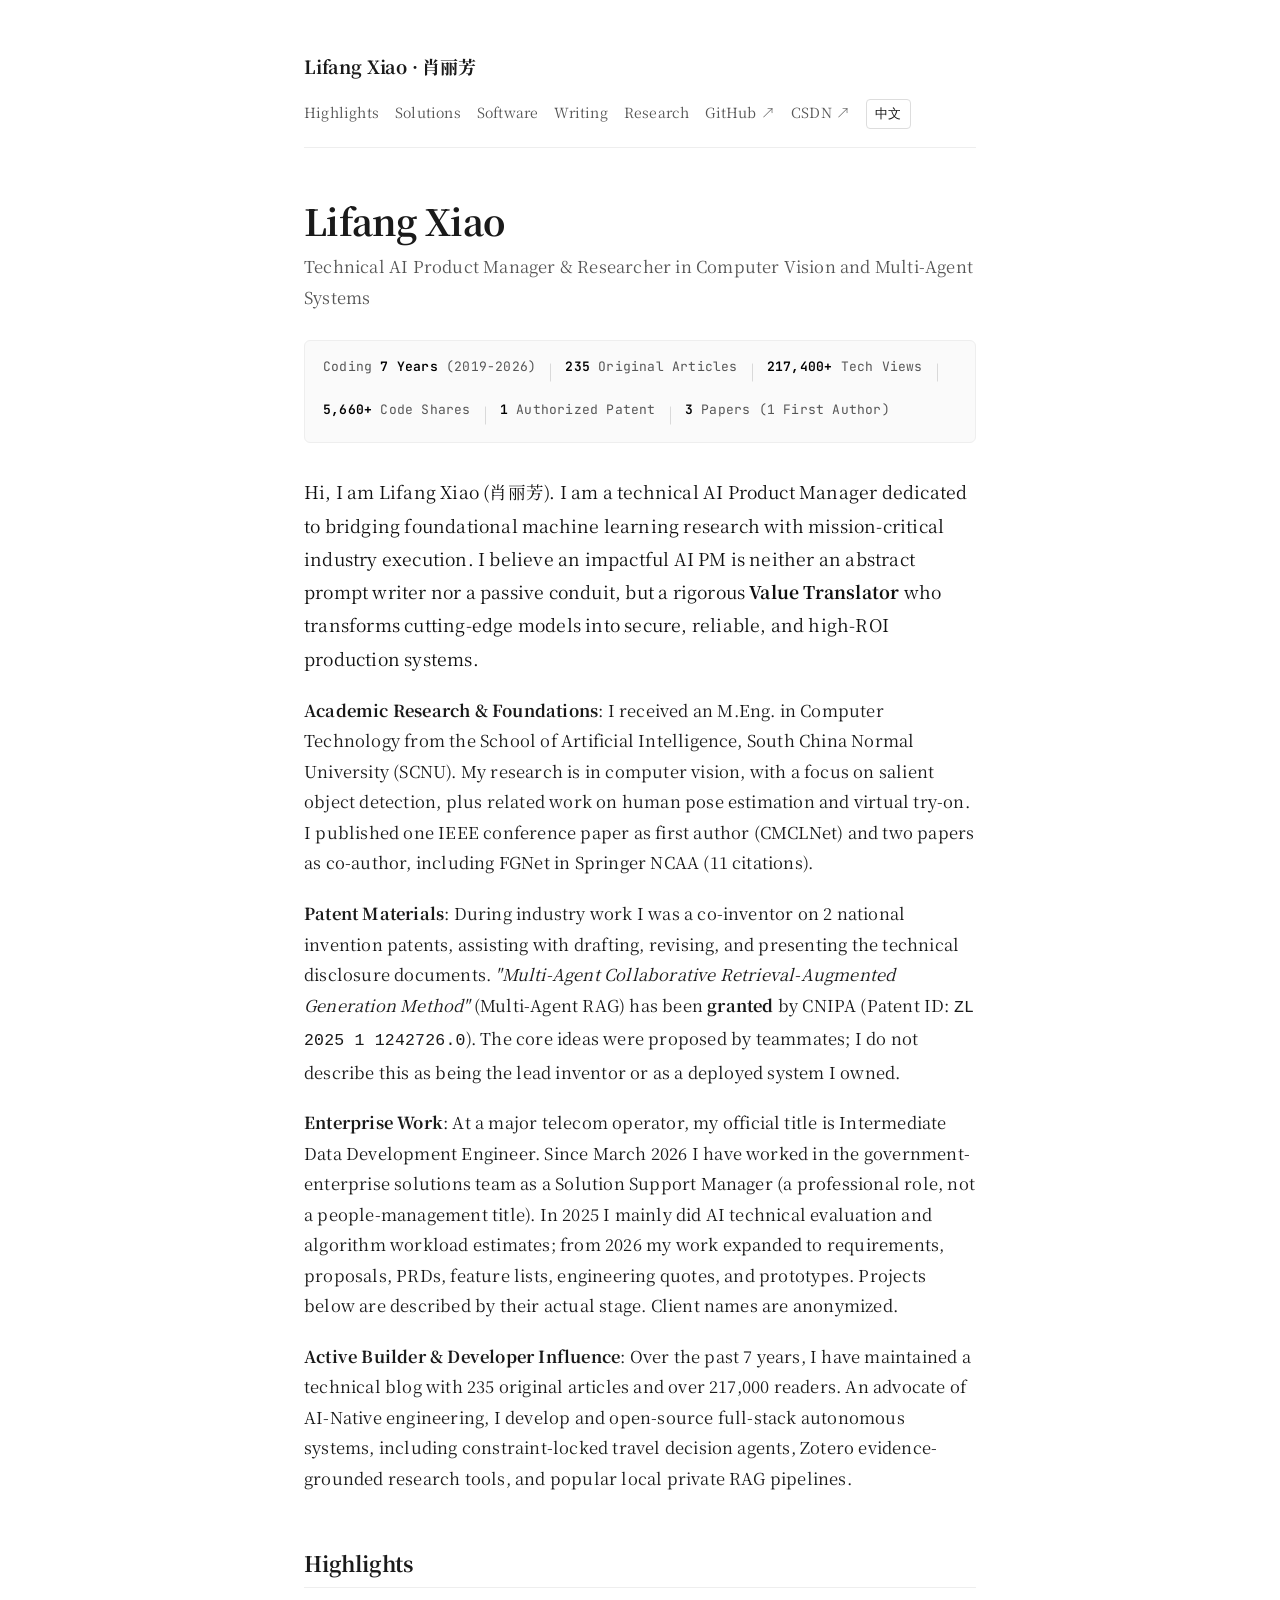
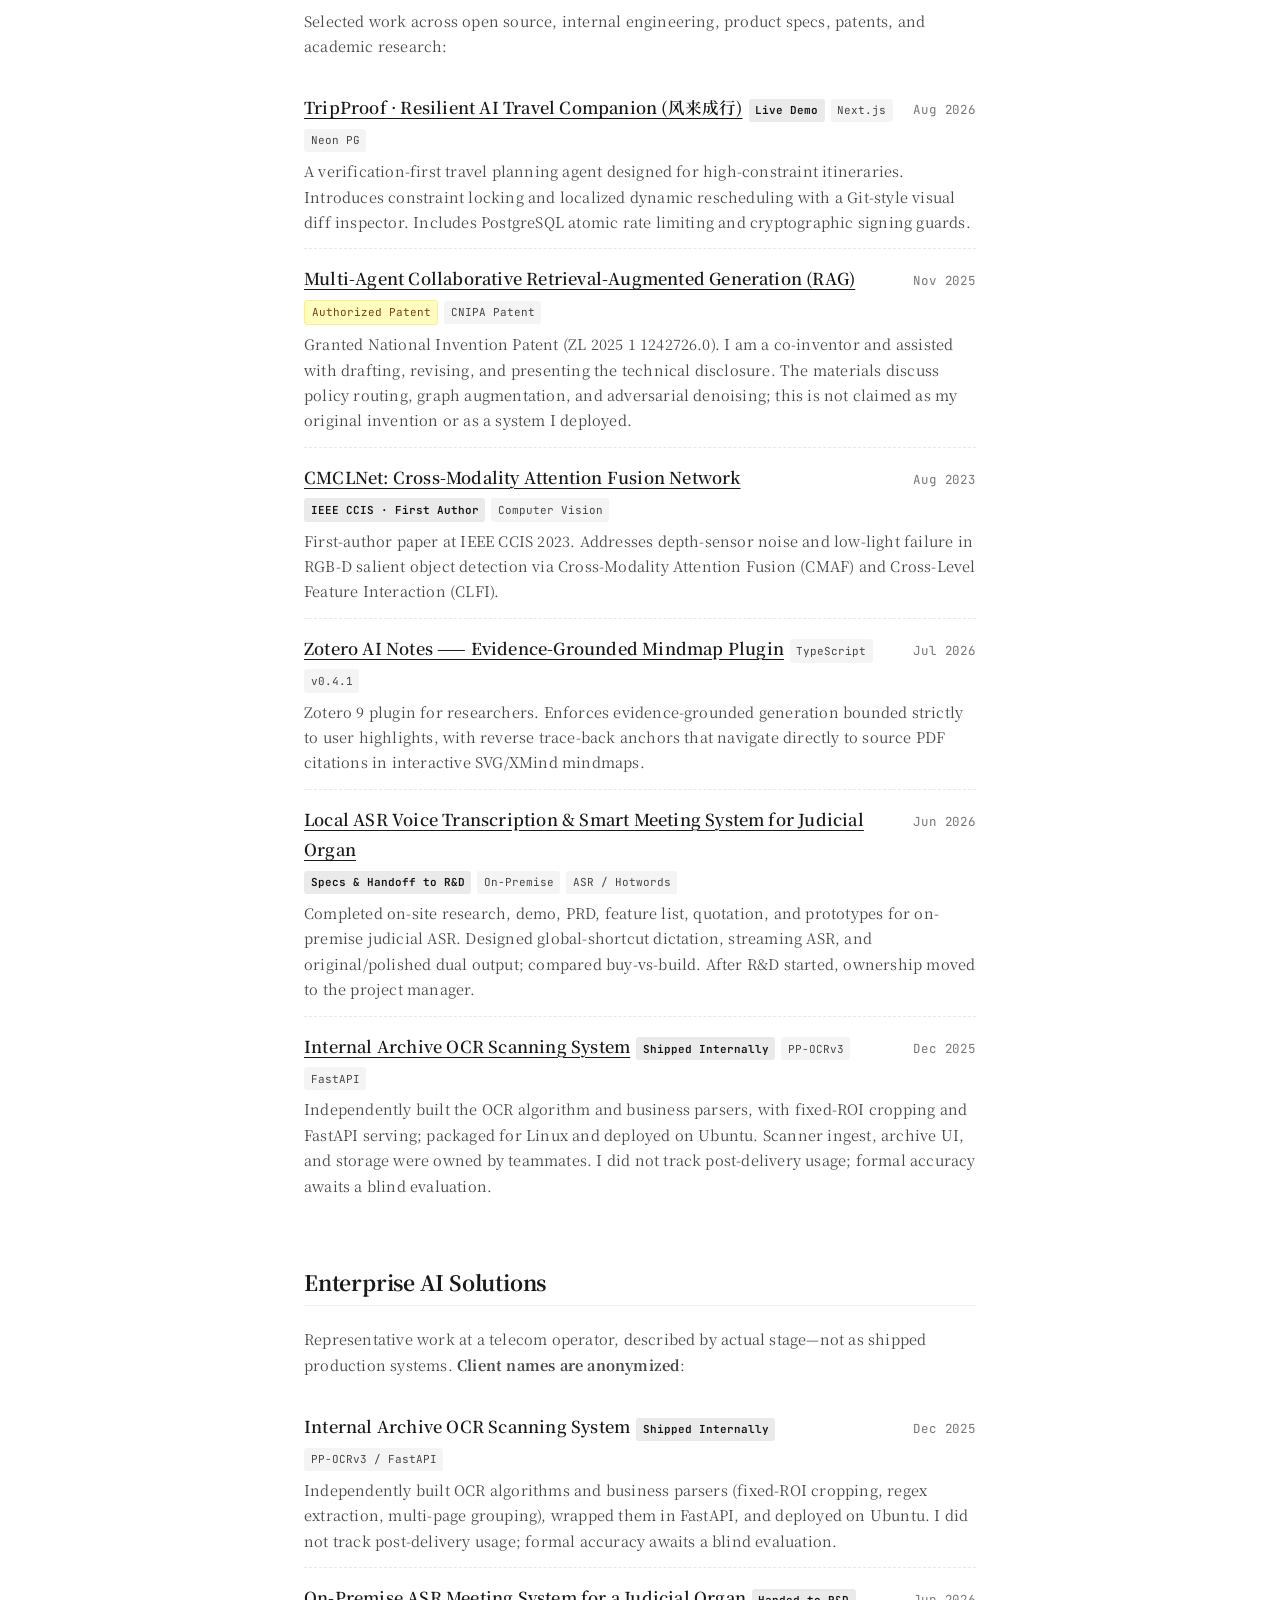
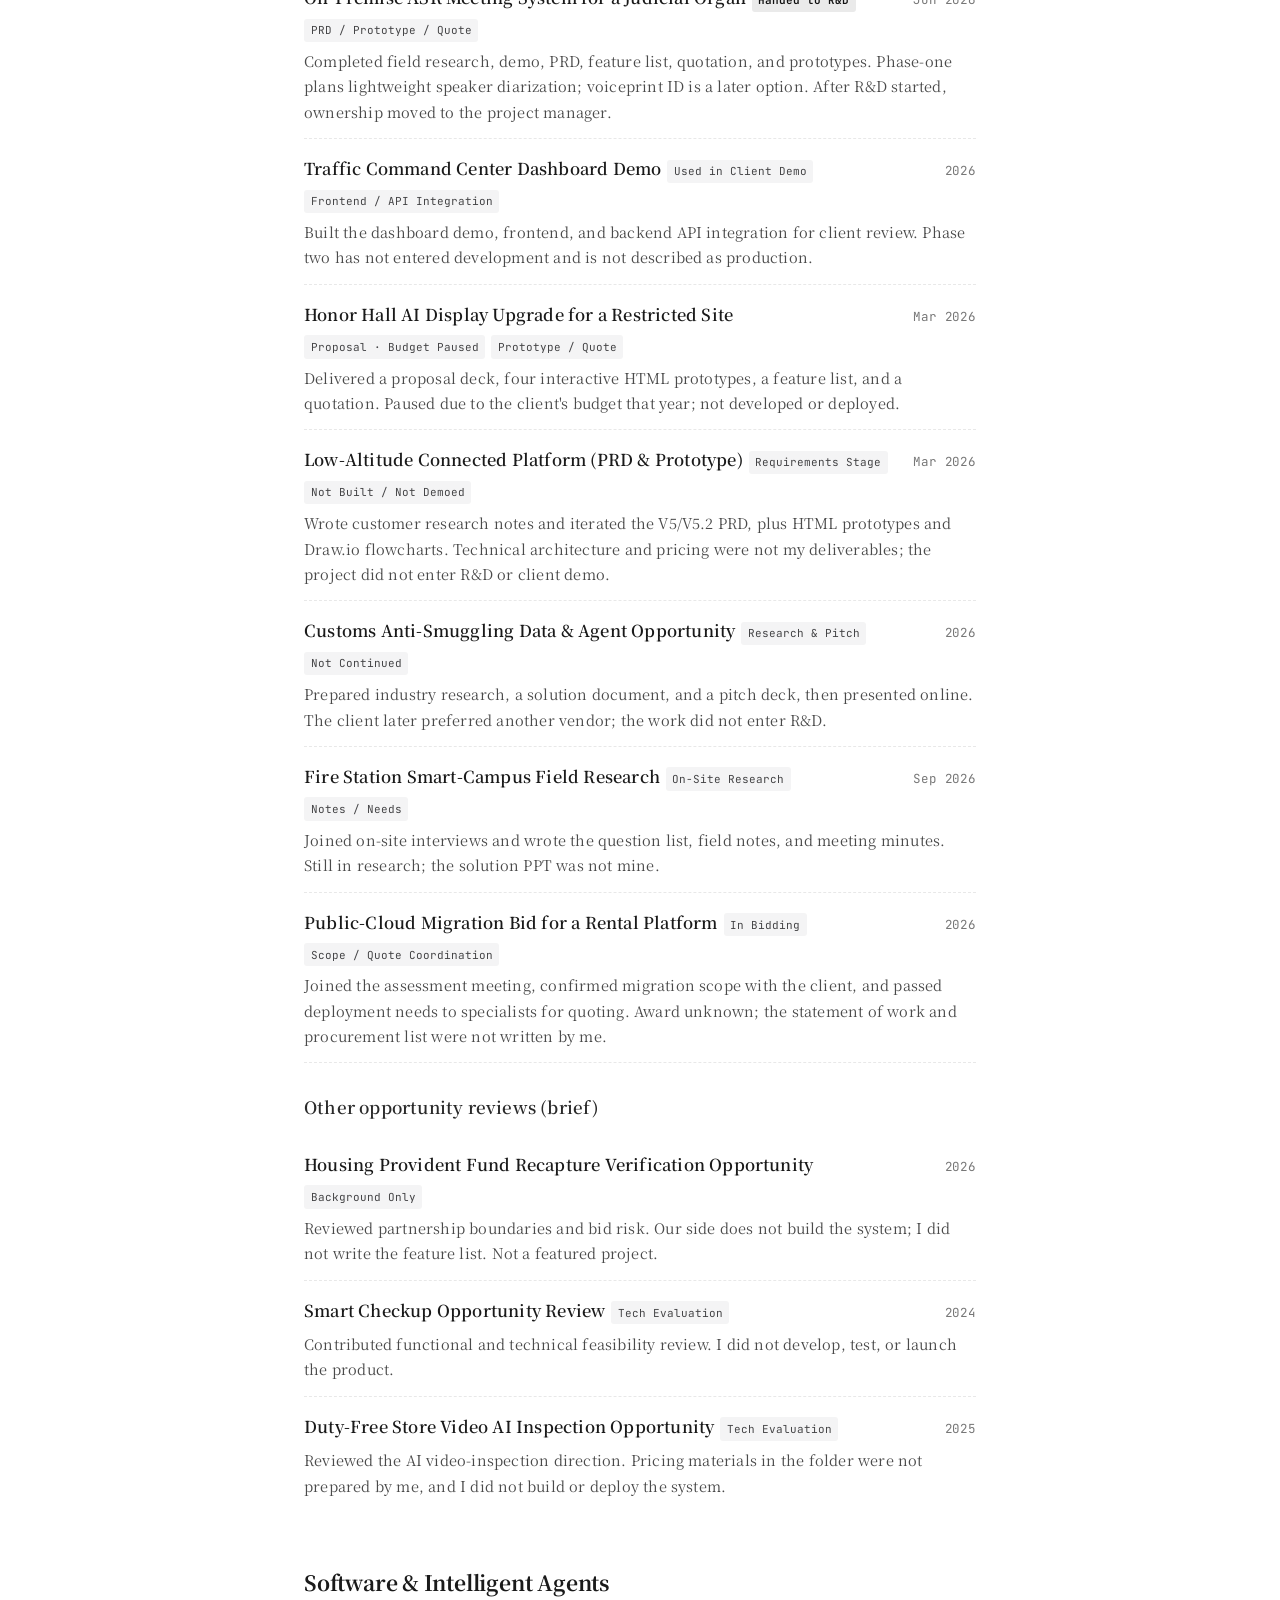
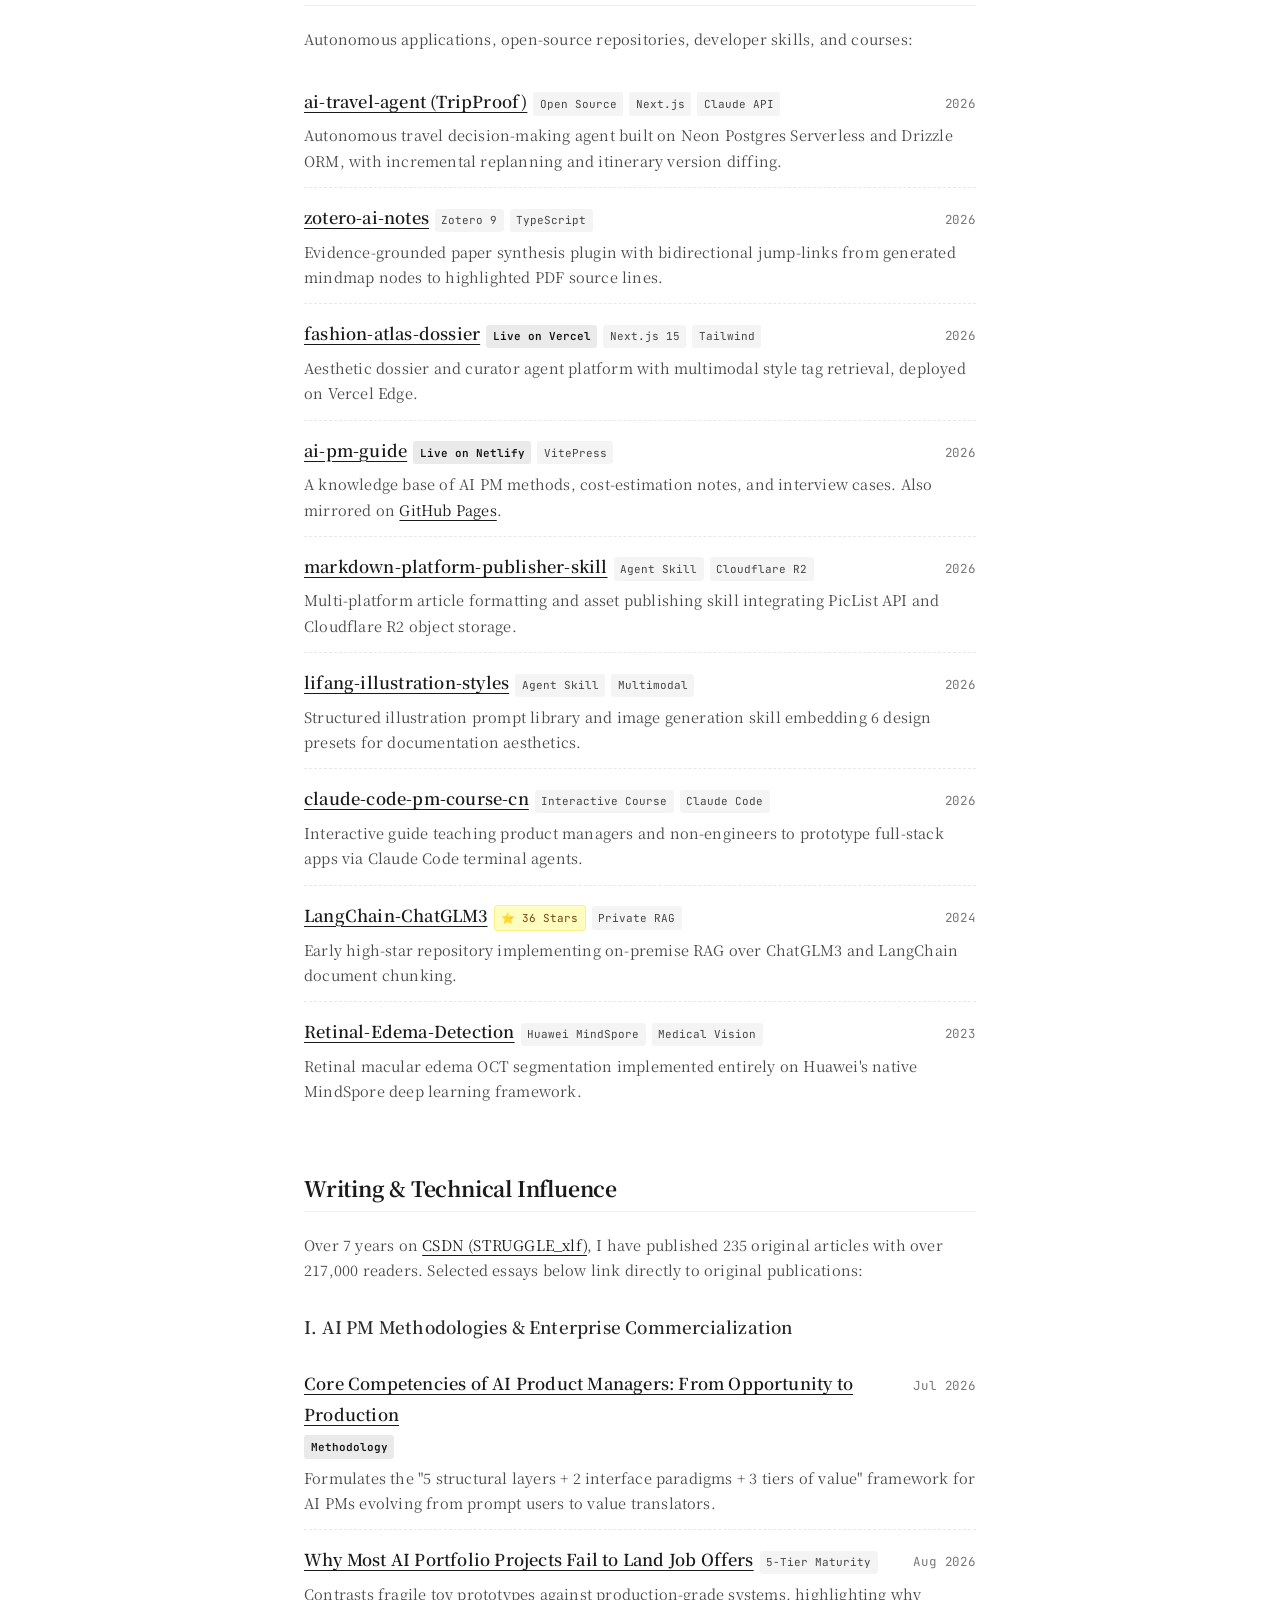
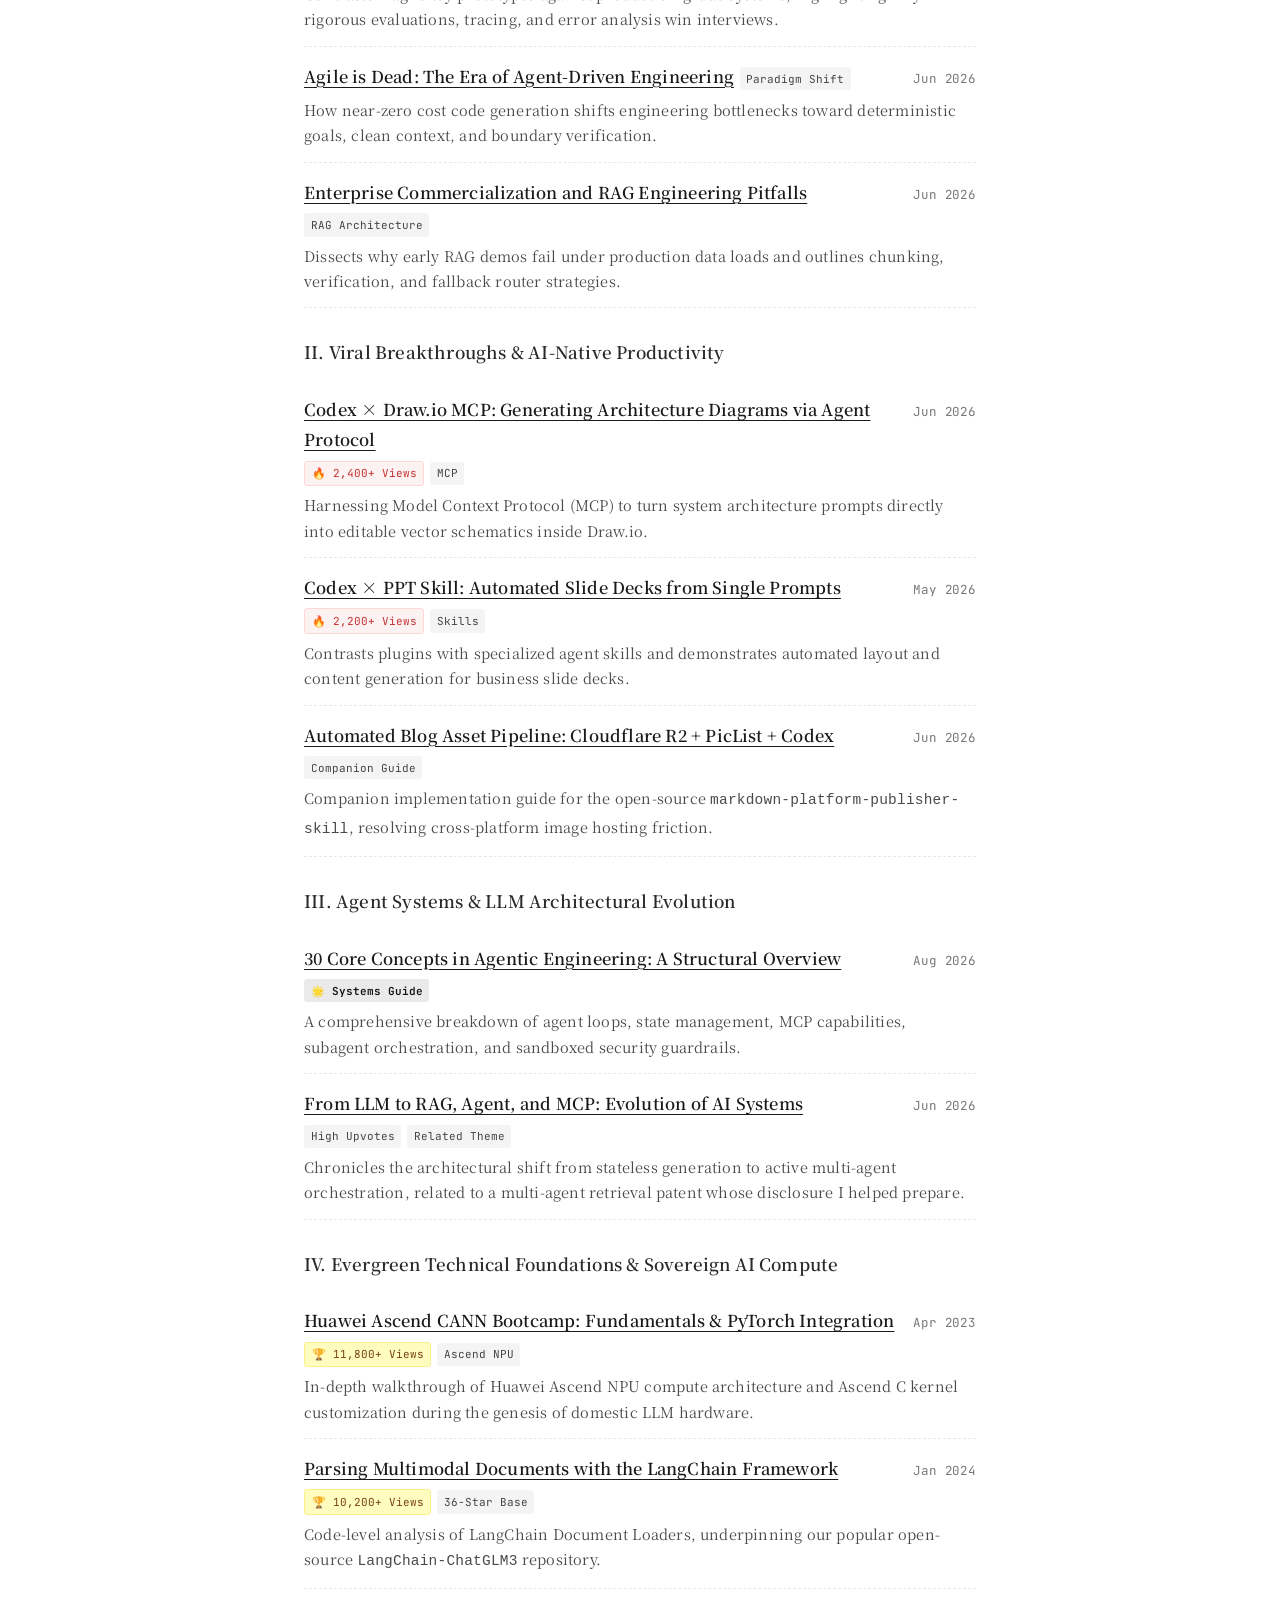
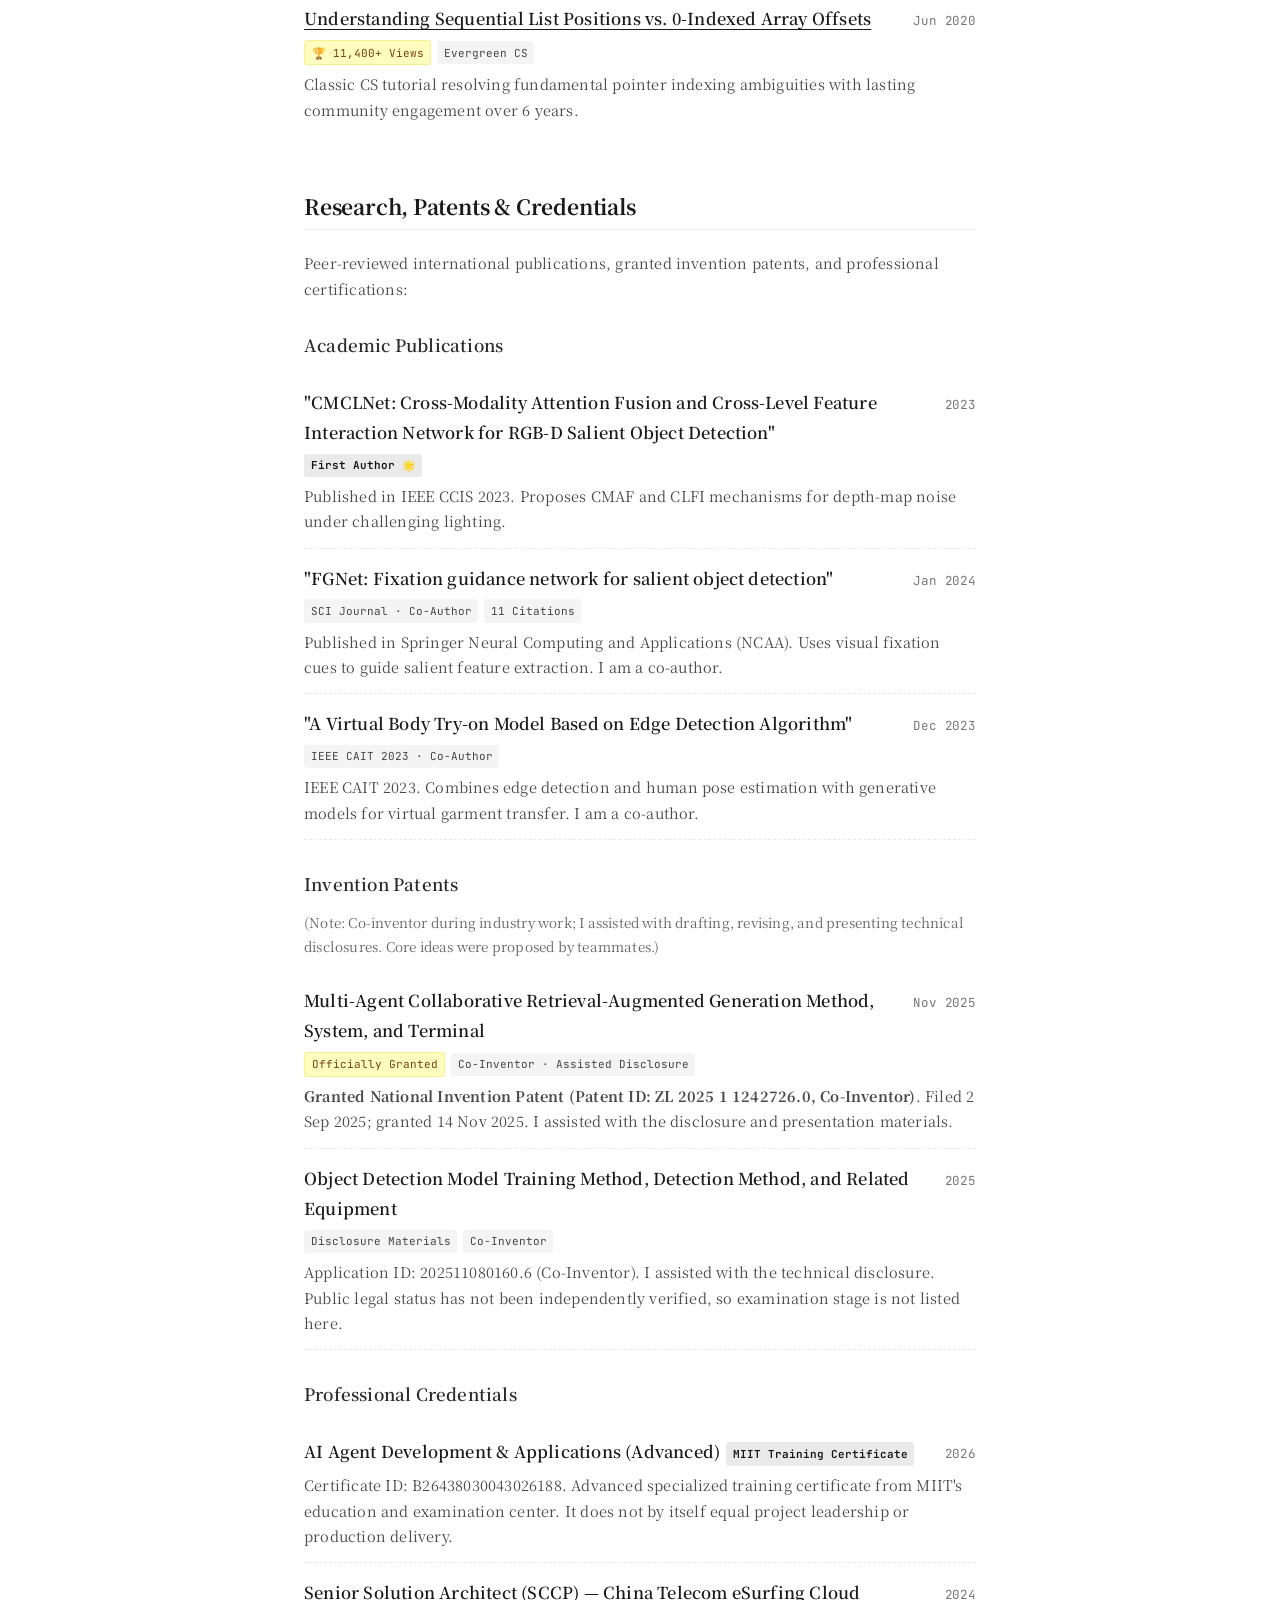
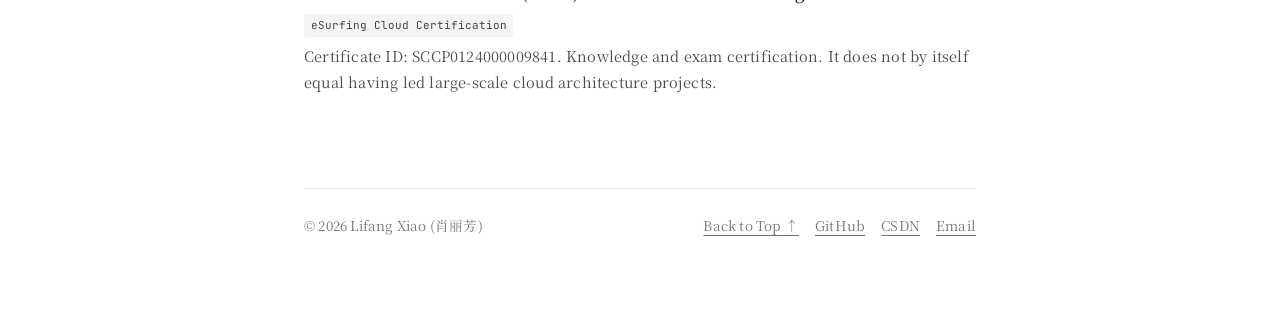
==== commit ef901001: "fix: align bilingual site copy with verified work records Rewrite role, patents, papers, and project" ====
--- a/en/index.html
+++ b/en/index.html
@@ -4,7 +4,7 @@
   <meta charset="UTF-8">
   <meta name="viewport" content="width=device-width, initial-scale=1.0">
   <title>Lifang Xiao · AI Product Manager & Researcher</title>
-  <meta name="description" content="Personal portfolio and writings of Lifang Xiao (肖丽芳): Technical AI Product Manager and Computer Vision / Multi-Agent researcher. Featuring enterprise solutions, open-source agents, academic papers, authorized patents, and technical writings with 217k+ readers.">
+  <meta name="description" content="Personal portfolio of Lifang Xiao (肖丽芳): technical AI product manager and computer vision researcher. Enterprise work by actual stage, open-source agents, academic papers, an authorized patent, and technical writings with 217k+ readers.">
   <link rel="preconnect" href="https://fonts.googleapis.com">
   <link rel="preconnect" href="https://fonts.gstatic.com" crossorigin>
   <link href="https://fonts.googleapis.com/css2?family=IBM+Plex+Serif:ital,wght@0,400;0,600;1,400&family=JetBrains+Mono:wght@400;500&family=Noto+Serif+SC:wght@400;600&display=swap" rel="stylesheet">
@@ -48,7 +48,7 @@
           <div class="stat-divider">|</div>
           <div class="stat-item"><strong>1</strong> Authorized Patent</div>
           <div class="stat-divider">|</div>
-          <div class="stat-item"><strong>3</strong> Papers (First Author 🌟)</div>
+          <div class="stat-item"><strong>3</strong> Papers (1 First Author)</div>
         </div>
 
         <p class="lead-text">
@@ -56,15 +56,15 @@
         </p>
 
         <p>
-          <strong>Academic Research & Foundations</strong>: I graduated with a Master of Engineering from the School of Artificial Intelligence, South China Normal University (SCNU), focusing on Salient Object Detection (SOD) and Human Pose Estimation. During graduate school, I published peer-reviewed papers as First Author at international conferences (IEEE CCIS, CMCLNet 🌟) and co-authored in SCI journals (Springer NCAA, 11 citations).
+          <strong>Academic Research & Foundations</strong>: I received an M.Eng. in Computer Technology from the School of Artificial Intelligence, South China Normal University (SCNU). My research is in computer vision, with a focus on salient object detection, plus related work on human pose estimation and virtual try-on. I published one IEEE conference paper as first author (CMCLNet) and two papers as co-author, including FGNet in Springer NCAA (11 citations).
         </p>
 
         <p>
-          <strong>Patent Specifications & Industry IP</strong>: During my industry tenure, I served as a co-inventor and primarily authored technical patent disclosure documents (技术交底书) for 2 National Invention Patents, including <em>"Multi-Agent Collaborative Retrieval-Augmented Generation Method"</em> (Multi-Agent RAG), which has been <strong>officially granted</strong> by the National Intellectual Property Administration of China (Patent ID: <code>ZL 2025 1 1242726.0</code>).
+          <strong>Patent Materials</strong>: During industry work I was a co-inventor on 2 national invention patents, assisting with drafting, revising, and presenting the technical disclosure documents. <em>"Multi-Agent Collaborative Retrieval-Augmented Generation Method"</em> (Multi-Agent RAG) has been <strong>granted</strong> by CNIPA (Patent ID: <code>ZL 2025 1 1242726.0</code>). The core ideas were proposed by teammates; I do not describe this as being the lead inventor or as a deployed system I owned.
         </p>
 
         <p>
-          <strong>Enterprise AI Solutions Track Record</strong>: Working at a major telecommunications operator in an AI Solution Support Manager capacity, I specialize in <strong>evaluating business opportunities, assessing technical feasibility, and designing end-to-end AI solution proposals</strong> alongside on-site client technical presentations. I author precise Product Requirement Documents (PRDs), compile granular feature checklists, and construct high-fidelity interactive prototypes; simultaneously, I systematically estimate algorithm workloads, engineering person-days, and compute infrastructure costs to formulate commercial project quotations, driving 10 benchmark enterprise platforms forward.
+          <strong>Enterprise Work</strong>: At a major telecom operator, my official title is Intermediate Data Development Engineer. Since March 2026 I have worked in the government-enterprise solutions team as a Solution Support Manager (a professional role, not a people-management title). In 2025 I mainly did AI technical evaluation and algorithm workload estimates; from 2026 my work expanded to requirements, proposals, PRDs, feature lists, engineering quotes, and prototypes. Projects below are described by their actual stage. Client names are anonymized.
         </p>
 
         <p>
@@ -75,7 +75,7 @@
       <!-- Section 1: Highlights -->
       <section id="highlights">
         <h2>Highlights</h2>
-        <p class="work-desc" style="margin-bottom: 20px;">Five signature works spanning enterprise solutions, open-source software, patents, and academic research:</p>
+        <p class="work-desc" style="margin-bottom: 20px;">Selected work across open source, internal engineering, product specs, patents, and academic research:</p>
 
         <div class="work-item">
           <div class="workline">
@@ -99,10 +99,10 @@
               <span class="badge badge-gold">Authorized Patent</span>
               <span class="badge">CNIPA Patent</span>
             </div>
-            <div class="work-date">Jan 2025</div>
-          </div>
-          <p class="work-desc">
-            Granted National Invention Patent (ZL 2025 1 1242726.0). Employs policy-routed subagents, multi-hop knowledge graph entity alignment, and adversarial autoencoder denoising to eradicate hallucinations in enterprise document QA.
+            <div class="work-date">Nov 2025</div>
+          </div>
+          <p class="work-desc">
+            Granted National Invention Patent (ZL 2025 1 1242726.0). I am a co-inventor and assisted with drafting, revising, and presenting the technical disclosure. The materials discuss policy routing, graph augmentation, and adversarial denoising; this is not claimed as my original invention or as a system I deployed.
           </p>
         </div>
 
@@ -113,10 +113,10 @@
               <span class="badge badge-primary">IEEE CCIS · First Author</span>
               <span class="badge">Computer Vision</span>
             </div>
-            <div class="work-date">Jun 2023</div>
-          </div>
-          <p class="work-desc">
-            Novel architecture resolving depth sensor noise and low-light degradation in RGB-D Salient Object Detection via Cross-Modality Attention Fusion (CMAF) and Cross-Level Feature Interaction (CLFI). Outperformed current SOTA across 7 benchmark datasets.
+            <div class="work-date">Aug 2023</div>
+          </div>
+          <p class="work-desc">
+            First-author paper at IEEE CCIS 2023. Addresses depth-sensor noise and low-light failure in RGB-D salient object detection via Cross-Modality Attention Fusion (CMAF) and Cross-Level Feature Interaction (CLFI).
           </p>
         </div>
 
@@ -138,14 +138,29 @@
           <div class="workline">
             <div class="work-title-group">
               <a href="./enterprise/index.html" class="work-title">Local ASR Voice Transcription & Smart Meeting System for Judicial Organ</a>
-              <span class="badge badge-primary">End-to-End Product Design</span>
-              <span class="badge">On-Premise Deployment</span>
+              <span class="badge badge-primary">Specs & Handoff to R&amp;D</span>
+              <span class="badge">On-Premise</span>
               <span class="badge">ASR / Hotwords</span>
             </div>
-            <div class="work-date">2024</div>
-          </div>
-          <p class="work-desc">
-            Tailored for on-premise deployment and local data privacy in judicial interrogation and meetings. Led on-site field research, 4 iterations of Product Requirement Documents (PRDs), and interactive prototypes. Engineered global shortcut dictation streaming to active cursors, dual original/LLM-polished outputs, and custom legal hotword dictionaries. Sized proprietary vs. commercial deployment ROI with granular project quotation.
+            <div class="work-date">Jun 2026</div>
+          </div>
+          <p class="work-desc">
+            Completed on-site research, demo, PRD, feature list, quotation, and prototypes for on-premise judicial ASR. Designed global-shortcut dictation, streaming ASR, and original/polished dual output; compared buy-vs-build. After R&amp;D started, ownership moved to the project manager.
+          </p>
+        </div>
+
+        <div class="work-item">
+          <div class="workline">
+            <div class="work-title-group">
+              <a href="./enterprise/index.html" class="work-title">Internal Archive OCR Scanning System</a>
+              <span class="badge badge-primary">Shipped Internally</span>
+              <span class="badge">PP-OCRv3</span>
+              <span class="badge">FastAPI</span>
+            </div>
+            <div class="work-date">Dec 2025</div>
+          </div>
+          <p class="work-desc">
+            Independently built the OCR algorithm and business parsers, with fixed-ROI cropping and FastAPI serving; packaged for Linux and deployed on Ubuntu. Scanner ingest, archive UI, and storage were owned by teammates. I did not track post-delivery usage; formal accuracy awaits a blind evaluation.
           </p>
         </div>
       </section>
@@ -154,147 +169,151 @@
       <section id="enterprise">
         <h2>Enterprise AI Solutions</h2>
         <p class="work-desc" style="margin-bottom: 20px;">
-          Representative production systems planned and delivered at telecommunications software R&D centers. <strong>In compliance with nondisclosure protocols, all enterprise, government, and institutional client names are fully anonymized</strong>:
+          Representative work at a telecom operator, described by actual stage—not as shipped production systems. <strong>Client names are anonymized</strong>:
         </p>
 
         <div class="work-item">
           <div class="workline">
             <div class="work-title-group">
-              <span class="work-title">Low-Altitude Intelligent Connected Platform</span>
-              <span class="badge badge-primary">Low-Altitude Economy</span>
-              <span class="badge">IoT Protocols</span>
+              <span class="work-title">Internal Archive OCR Scanning System</span>
+              <span class="badge badge-primary">Shipped Internally</span>
+              <span class="badge">PP-OCRv3 / FastAPI</span>
+            </div>
+            <div class="work-date">Dec 2025</div>
+          </div>
+          <p class="work-desc">
+            Independently built OCR algorithms and business parsers (fixed-ROI cropping, regex extraction, multi-page grouping), wrapped them in FastAPI, and deployed on Ubuntu. I did not track post-delivery usage; formal accuracy awaits a blind evaluation.
+          </p>
+        </div>
+
+        <div class="work-item">
+          <div class="workline">
+            <div class="work-title-group">
+              <span class="work-title">On-Premise ASR Meeting System for a Judicial Organ</span>
+              <span class="badge badge-primary">Handed to R&amp;D</span>
+              <span class="badge">PRD / Prototype / Quote</span>
+            </div>
+            <div class="work-date">Jun 2026</div>
+          </div>
+          <p class="work-desc">
+            Completed field research, demo, PRD, feature list, quotation, and prototypes. Phase-one plans lightweight speaker diarization; voiceprint ID is a later option. After R&amp;D started, ownership moved to the project manager.
+          </p>
+        </div>
+
+        <div class="work-item">
+          <div class="workline">
+            <div class="work-title-group">
+              <span class="work-title">Traffic Command Center Dashboard Demo</span>
+              <span class="badge">Used in Client Demo</span>
+              <span class="badge">Frontend / API Integration</span>
+            </div>
+            <div class="work-date">2026</div>
+          </div>
+          <p class="work-desc">
+            Built the dashboard demo, frontend, and backend API integration for client review. Phase two has not entered development and is not described as production.
+          </p>
+        </div>
+
+        <div class="work-item">
+          <div class="workline">
+            <div class="work-title-group">
+              <span class="work-title">Honor Hall AI Display Upgrade for a Restricted Site</span>
+              <span class="badge">Proposal · Budget Paused</span>
+              <span class="badge">Prototype / Quote</span>
             </div>
             <div class="work-date">Mar 2026</div>
           </div>
           <p class="work-desc">
-            Designed southward protocol adaptation and 3D spatial situational awareness dashboards for heterogeneous industrial drone fleets. Implemented a 60% modular capability reuse strategy, achieving timely deployment and safety airworthiness certification within budget.
-          </p>
-        </div>
-
-        <div class="work-item">
-          <div class="workline">
-            <div class="work-title-group">
-              <span class="work-title">Maritime Customs Anti-Smuggling Multi-Agent Intelligence System</span>
-              <span class="badge badge-primary">Maritime Customs</span>
-              <span class="badge">Ascend 910B NPU</span>
-            </div>
-            <div class="work-date">May 2026</div>
-          </div>
-          <p class="work-desc">
-            Engineered an offline classified ReAct multi-agent investigative pipeline across person-cargo-vessel-enterprise-capital knowledge graphs. Fully deployed on Huawei Ascend 910B domestic AI infrastructure.
-          </p>
-        </div>
-
-        <div class="work-item">
-          <div class="workline">
-            <div class="work-title-group">
-              <span class="work-title">Municipal Housing Finance Intelligent Verification & Calculation System</span>
-              <span class="badge">FinTech & Gov</span>
-              <span class="badge">Time-Series Rules</span>
-            </div>
-            <div class="work-date">Oct 2025</div>
-          </div>
-          <p class="work-desc">
-            Created an automated alignment engine between multi-period bank transaction logs, tax records, and social security. Encapsulated intricate compound interest audits into a proprietary algorithm engine.
-          </p>
-        </div>
-
-        <div class="work-item">
-          <div class="workline">
-            <div class="work-title-group">
-              <span class="work-title">Smart Campus & Readiness System for Municipal Fire Rescue Command</span>
-              <span class="badge">Emergency Services</span>
-              <span class="badge">UX Burden Reduction</span>
-            </div>
-            <div class="work-date">Apr 2025</div>
-          </div>
-          <p class="work-desc">
-            Conducted on-site station field research to eliminate repetitive data entry. Built an automatic action-logging system with hexagonal combat readiness tracking, cutting paperwork time by 65%.
-          </p>
-        </div>
-
-        <div class="work-item">
-          <div class="workline">
-            <div class="work-title-group">
-              <span class="work-title">Public Cloud Migration for State-Owned Rental Housing Platform</span>
-              <span class="badge">Enterprise Real Estate</span>
-              <span class="badge">Tiered Cloud Arch</span>
-            </div>
-            <div class="work-date">Jul 2025</div>
-          </div>
-          <p class="work-desc">
-            Orchestrated zero-downtime migration to telecom public cloud. Designed tiered storage checklists (ECS / OOS / RDS) and detailed maintenance specs to fend off aggressive low-ball bids.
-          </p>
-        </div>
-
-        <div class="work-item">
-          <div class="workline">
-            <div class="work-title-group">
-              <span class="work-title">Multimodal Interactive Display for Defense & Military Exhibition Hall</span>
-              <span class="badge">Classified Defense</span>
-              <span class="badge">Offline Multimodal</span>
-            </div>
-            <div class="work-date">Nov 2024</div>
-          </div>
-          <p class="work-desc">
-            Air-gapped offline exhibition platform. Handcrafted 4 interactive HTML prototypes and end-to-end specifications for military honors graphs and sandbox QA kiosks.
-          </p>
-        </div>
-
-        <div class="work-item">
-          <div class="workline">
-            <div class="work-title-group">
-              <span class="work-title">Traffic Command Center Real-Time Visualization Overhaul</span>
-              <span class="badge">Smart Mobility</span>
-              <span class="badge">1-Day Rapid Delivery</span>
-            </div>
-            <div class="work-date">Sep 2024</div>
-          </div>
-          <p class="work-desc">
-            Built an interactive ECharts dashboard in 24 hours under urgent command drills, optimizing high-load API debouncing with zero backend refactoring.
-          </p>
-        </div>
-
-        <div class="work-item">
-          <div class="workline">
-            <div class="work-title-group">
-              <span class="work-title">On-Premise ASR Smart Meeting System for Judicial Organ</span>
-              <span class="badge">Judicial Sector</span>
-              <span class="badge">Voice Diarization</span>
-            </div>
-            <div class="work-date">Jun 2024</div>
-          </div>
-          <p class="work-desc">
-            Standalone on-premise meeting transcription terminal featuring fine-tuned domain ASR and speaker diarization, quadrupling judicial summary turnaround.
-          </p>
-        </div>
-
-        <div class="work-item">
-          <div class="workline">
-            <div class="work-title-group">
-              <span class="work-title">Healthcare Group Data Lakehouse & Dynamic Patient Intake</span>
-              <span class="badge">Digital Health</span>
-              <span class="badge">Adaptive Decision Tree</span>
-            </div>
-            <div class="work-date">Mar 2024</div>
-          </div>
-          <p class="work-desc">
-            Standardized non-structured physical examination data dictionaries. Designed multi-turn dynamic question trees with voice ASR and OCR extraction, reducing check-in times by 35%.
-          </p>
-        </div>
-
-        <div class="work-item">
-          <div class="workline">
-            <div class="work-title-group">
-              <span class="work-title">Smart Retail Store AI Video Analytics for Luxury Duty-Free Group</span>
-              <span class="badge">Smart Retail</span>
-              <span class="badge">ByteTrack Pipeline</span>
-            </div>
-            <div class="work-date">Jan 2024</div>
-          </div>
-          <p class="work-desc">
-            GB28181 stream integration, object detection, and ByteTrack foot-traffic trajectory analysis. Designed strict confidence thresholds to prevent false customer infraction alerts.
-          </p>
+            Delivered a proposal deck, four interactive HTML prototypes, a feature list, and a quotation. Paused due to the client's budget that year; not developed or deployed.
+          </p>
+        </div>
+
+        <div class="work-item">
+          <div class="workline">
+            <div class="work-title-group">
+              <span class="work-title">Low-Altitude Connected Platform (PRD &amp; Prototype)</span>
+              <span class="badge">Requirements Stage</span>
+              <span class="badge">Not Built / Not Demoed</span>
+            </div>
+            <div class="work-date">Mar 2026</div>
+          </div>
+          <p class="work-desc">
+            Wrote customer research notes and iterated the V5/V5.2 PRD, plus HTML prototypes and Draw.io flowcharts. Technical architecture and pricing were not my deliverables; the project did not enter R&amp;D or client demo.
+          </p>
+        </div>
+
+        <div class="work-item">
+          <div class="workline">
+            <div class="work-title-group">
+              <span class="work-title">Customs Anti-Smuggling Data &amp; Agent Opportunity</span>
+              <span class="badge">Research &amp; Pitch</span>
+              <span class="badge">Not Continued</span>
+            </div>
+            <div class="work-date">2026</div>
+          </div>
+          <p class="work-desc">
+            Prepared industry research, a solution document, and a pitch deck, then presented online. The client later preferred another vendor; the work did not enter R&amp;D.
+          </p>
+        </div>
+
+        <div class="work-item">
+          <div class="workline">
+            <div class="work-title-group">
+              <span class="work-title">Fire Station Smart-Campus Field Research</span>
+              <span class="badge">On-Site Research</span>
+              <span class="badge">Notes / Needs</span>
+            </div>
+            <div class="work-date">Sep 2026</div>
+          </div>
+          <p class="work-desc">
+            Joined on-site interviews and wrote the question list, field notes, and meeting minutes. Still in research; the solution PPT was not mine.
+          </p>
+        </div>
+
+        <div class="work-item">
+          <div class="workline">
+            <div class="work-title-group">
+              <span class="work-title">Public-Cloud Migration Bid for a Rental Platform</span>
+              <span class="badge">In Bidding</span>
+              <span class="badge">Scope / Quote Coordination</span>
+            </div>
+            <div class="work-date">2026</div>
+          </div>
+          <p class="work-desc">
+            Joined the assessment meeting, confirmed migration scope with the client, and passed deployment needs to specialists for quoting. Award unknown; the statement of work and procurement list were not written by me.
+          </p>
+        </div>
+
+        <h3>Other opportunity reviews (brief)</h3>
+        <div class="work-item">
+          <div class="workline">
+            <div class="work-title-group">
+              <span class="work-title">Housing Provident Fund Recapture Verification Opportunity</span>
+              <span class="badge">Background Only</span>
+            </div>
+            <div class="work-date">2026</div>
+          </div>
+          <p class="work-desc">Reviewed partnership boundaries and bid risk. Our side does not build the system; I did not write the feature list. Not a featured project.</p>
+        </div>
+        <div class="work-item">
+          <div class="workline">
+            <div class="work-title-group">
+              <span class="work-title">Smart Checkup Opportunity Review</span>
+              <span class="badge">Tech Evaluation</span>
+            </div>
+            <div class="work-date">2024</div>
+          </div>
+          <p class="work-desc">Contributed functional and technical feasibility review. I did not develop, test, or launch the product.</p>
+        </div>
+        <div class="work-item">
+          <div class="workline">
+            <div class="work-title-group">
+              <span class="work-title">Duty-Free Store Video AI Inspection Opportunity</span>
+              <span class="badge">Tech Evaluation</span>
+            </div>
+            <div class="work-date">2025</div>
+          </div>
+          <p class="work-desc">Reviewed the AI video-inspection direction. Pricing materials in the folder were not prepared by me, and I did not build or deploy the system.</p>
         </div>
       </section>
 
@@ -354,12 +373,12 @@
             <div class="work-title-group">
               <a href="https://ai-pm-guide.netlify.app" target="_blank" rel="noopener" class="work-title">ai-pm-guide</a>
               <span class="badge badge-primary">Live on Netlify</span>
-              <span class="badge">Docsify</span>
-            </div>
-            <div class="work-date">2026</div>
-          </div>
-          <p class="work-desc">
-            Knowledge base covering AI PM system methodologies, GPU sizing formulas, and interview cases. Also mirrored on <a href="https://struggle1999.github.io/ai-pm-guide/" target="_blank" rel="noopener">GitHub Pages</a>.
+              <span class="badge">VitePress</span>
+            </div>
+            <div class="work-date">2026</div>
+          </div>
+          <p class="work-desc">
+            A knowledge base of AI PM methods, cost-estimation notes, and interview cases. Also mirrored on <a href="https://struggle1999.github.io/ai-pm-guide/" target="_blank" rel="noopener">GitHub Pages</a>.
           </p>
         </div>
 
@@ -558,12 +577,12 @@
             <div class="work-title-group">
               <a href="https://blog.csdn.net/qq_45257495/article/details/162384218" target="_blank" rel="noopener" class="work-title">From LLM to RAG, Agent, and MCP: Evolution of AI Systems</a>
               <span class="badge">High Upvotes</span>
-              <span class="badge">Patent Synergies</span>
+              <span class="badge">Related Theme</span>
             </div>
             <div class="work-date">Jun 2026</div>
           </div>
           <p class="work-desc">
-            Chronicles the architectural shift from stateless generation to active multi-agent orchestration, directly paralleling our granted national patent.
+            Chronicles the architectural shift from stateless generation to active multi-agent orchestration, related to a multi-agent retrieval patent whose disclosure I helped prepare.
           </p>
         </div>
 
@@ -627,7 +646,7 @@
             <div class="work-date">2023</div>
           </div>
           <p class="work-desc">
-            Published in IEEE CCIS 2023. Proposes CMAF and CLFI mechanisms to effectively suppress depth map noise under challenging lighting conditions.
+            Published in IEEE CCIS 2023. Proposes CMAF and CLFI mechanisms for depth-map noise under challenging lighting.
           </p>
         </div>
 
@@ -635,13 +654,13 @@
           <div class="workline">
             <div class="work-title-group">
               <span class="work-title">"FGNet: Fixation guidance network for salient object detection"</span>
-              <span class="badge">SCI Journal</span>
+              <span class="badge">SCI Journal · Co-Author</span>
               <span class="badge">11 Citations</span>
             </div>
-            <div class="work-date">2023</div>
-          </div>
-          <p class="work-desc">
-            Published in Springer Neural Computing and Applications (NCAA). Employs human visual fixation mechanisms to guide salient feature extraction in complex scenes.
+            <div class="work-date">Jan 2024</div>
+          </div>
+          <p class="work-desc">
+            Published in Springer Neural Computing and Applications (NCAA). Uses visual fixation cues to guide salient feature extraction. I am a co-author.
           </p>
         </div>
 
@@ -649,28 +668,28 @@
           <div class="workline">
             <div class="work-title-group">
               <span class="work-title">"A Virtual Body Try-on Model Based on Edge Detection Algorithm"</span>
-              <span class="badge">IEEE Conference</span>
-            </div>
-            <div class="work-date">2022</div>
-          </div>
-          <p class="work-desc">
-            Combines edge detection and human pose estimation with generative adversarial networks for realistic virtual garment transfer.
+              <span class="badge">IEEE CAIT 2023 · Co-Author</span>
+            </div>
+            <div class="work-date">Dec 2023</div>
+          </div>
+          <p class="work-desc">
+            IEEE CAIT 2023. Combines edge detection and human pose estimation with generative models for virtual garment transfer. I am a co-author.
           </p>
         </div>
 
         <h3>Invention Patents</h3>
-        <p class="work-desc" style="margin-bottom: 12px; font-size: 13.5px; color: #666;">(Note: Developed during industry tenure; served as co-inventor and primarily authored technical patent disclosure documentation.)</p>
+        <p class="work-desc" style="margin-bottom: 12px; font-size: 13.5px; color: #666;">(Note: Co-inventor during industry work; I assisted with drafting, revising, and presenting technical disclosures. Core ideas were proposed by teammates.)</p>
         <div class="work-item">
           <div class="workline">
             <div class="work-title-group">
               <span class="work-title">Multi-Agent Collaborative Retrieval-Augmented Generation Method, System, and Terminal</span>
               <span class="badge badge-gold">Officially Granted</span>
-              <span class="badge">Co-Inventor · Disclosure Author</span>
-            </div>
-            <div class="work-date">Jan 2025</div>
-          </div>
-          <p class="work-desc">
-            <strong>Granted National Invention Patent (Patent ID: ZL 2025 1 1242726.0, Co-Inventor)</strong>. Authored technical disclosure specifications during enterprise employment. Formulates policy-routed agent collectives and adversarial denoising to solve enterprise document hallucinations.
+              <span class="badge">Co-Inventor · Assisted Disclosure</span>
+            </div>
+            <div class="work-date">Nov 2025</div>
+          </div>
+          <p class="work-desc">
+            <strong>Granted National Invention Patent (Patent ID: ZL 2025 1 1242726.0, Co-Inventor)</strong>. Filed 2 Sep 2025; granted 14 Nov 2025. I assisted with the disclosure and presentation materials.
           </p>
         </div>
 
@@ -678,13 +697,13 @@
           <div class="workline">
             <div class="work-title-group">
               <span class="work-title">Object Detection Model Training Method, Detection Method, and Related Equipment</span>
-              <span class="badge">Substantive Examination</span>
-              <span class="badge">Co-Inventor · Disclosure Author</span>
+              <span class="badge">Disclosure Materials</span>
+              <span class="badge">Co-Inventor</span>
             </div>
             <div class="work-date">2025</div>
           </div>
           <p class="work-desc">
-            Application ID: 202511080160.6 (Co-Inventor). Authored technical disclosure documents. Introduces HMPAC hybrid multi-level prototype attention calibration to elevate small object recall.
+            Application ID: 202511080160.6 (Co-Inventor). I assisted with the technical disclosure. Public legal status has not been independently verified, so examination stage is not listed here.
           </p>
         </div>
 
@@ -692,23 +711,23 @@
         <div class="work-item">
           <div class="workline">
             <div class="work-title-group">
-              <span class="work-title">Senior AI Agent Development & Applications Engineer</span>
-              <span class="badge badge-primary">Ministry of Industry & IT (MIIT)</span>
-            </div>
-            <div class="work-date">2026</div>
-          </div>
-          <p class="work-desc">Certificate ID: B26438030043026188. National advanced certification in AI agent architectures and production deployment.</p>
+              <span class="work-title">AI Agent Development &amp; Applications (Advanced)</span>
+              <span class="badge badge-primary">MIIT Training Certificate</span>
+            </div>
+            <div class="work-date">2026</div>
+          </div>
+          <p class="work-desc">Certificate ID: B26438030043026188. Advanced specialized training certificate from MIIT's education and examination center. It does not by itself equal project leadership or production delivery.</p>
         </div>
 
         <div class="work-item">
           <div class="workline">
             <div class="work-title-group">
               <span class="work-title">Senior Solution Architect (SCCP) — China Telecom eSurfing Cloud</span>
-              <span class="badge">Enterprise Cloud Architect</span>
+              <span class="badge">eSurfing Cloud Certification</span>
             </div>
             <div class="work-date">2024</div>
           </div>
-          <p class="work-desc">Certificate ID: SCCP0124000009841. Certification covering hybrid enterprise cloud architectures, disaster recovery, and sovereign compute clusters.</p>
+          <p class="work-desc">Certificate ID: SCCP0124000009841. Knowledge and exam certification. It does not by itself equal having led large-scale cloud architecture projects.</p>
         </div>
       </section>
     </main>
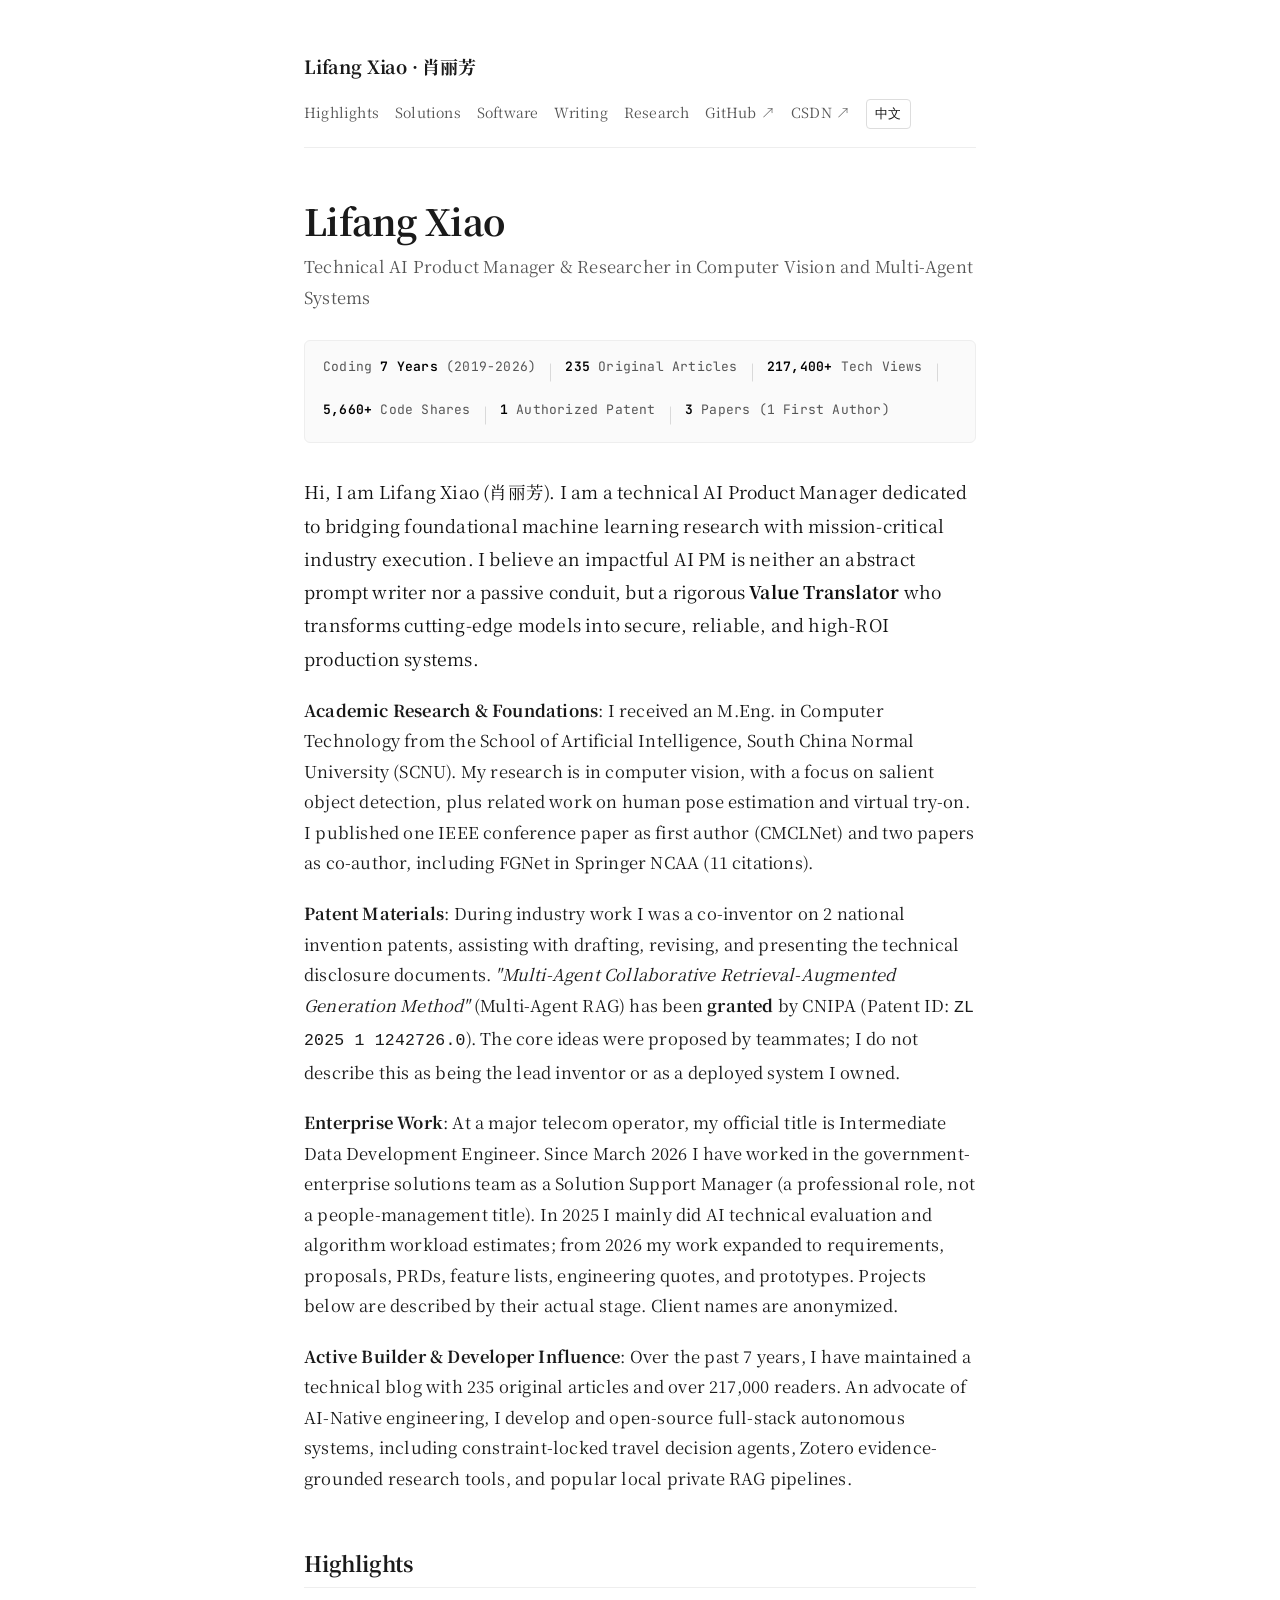
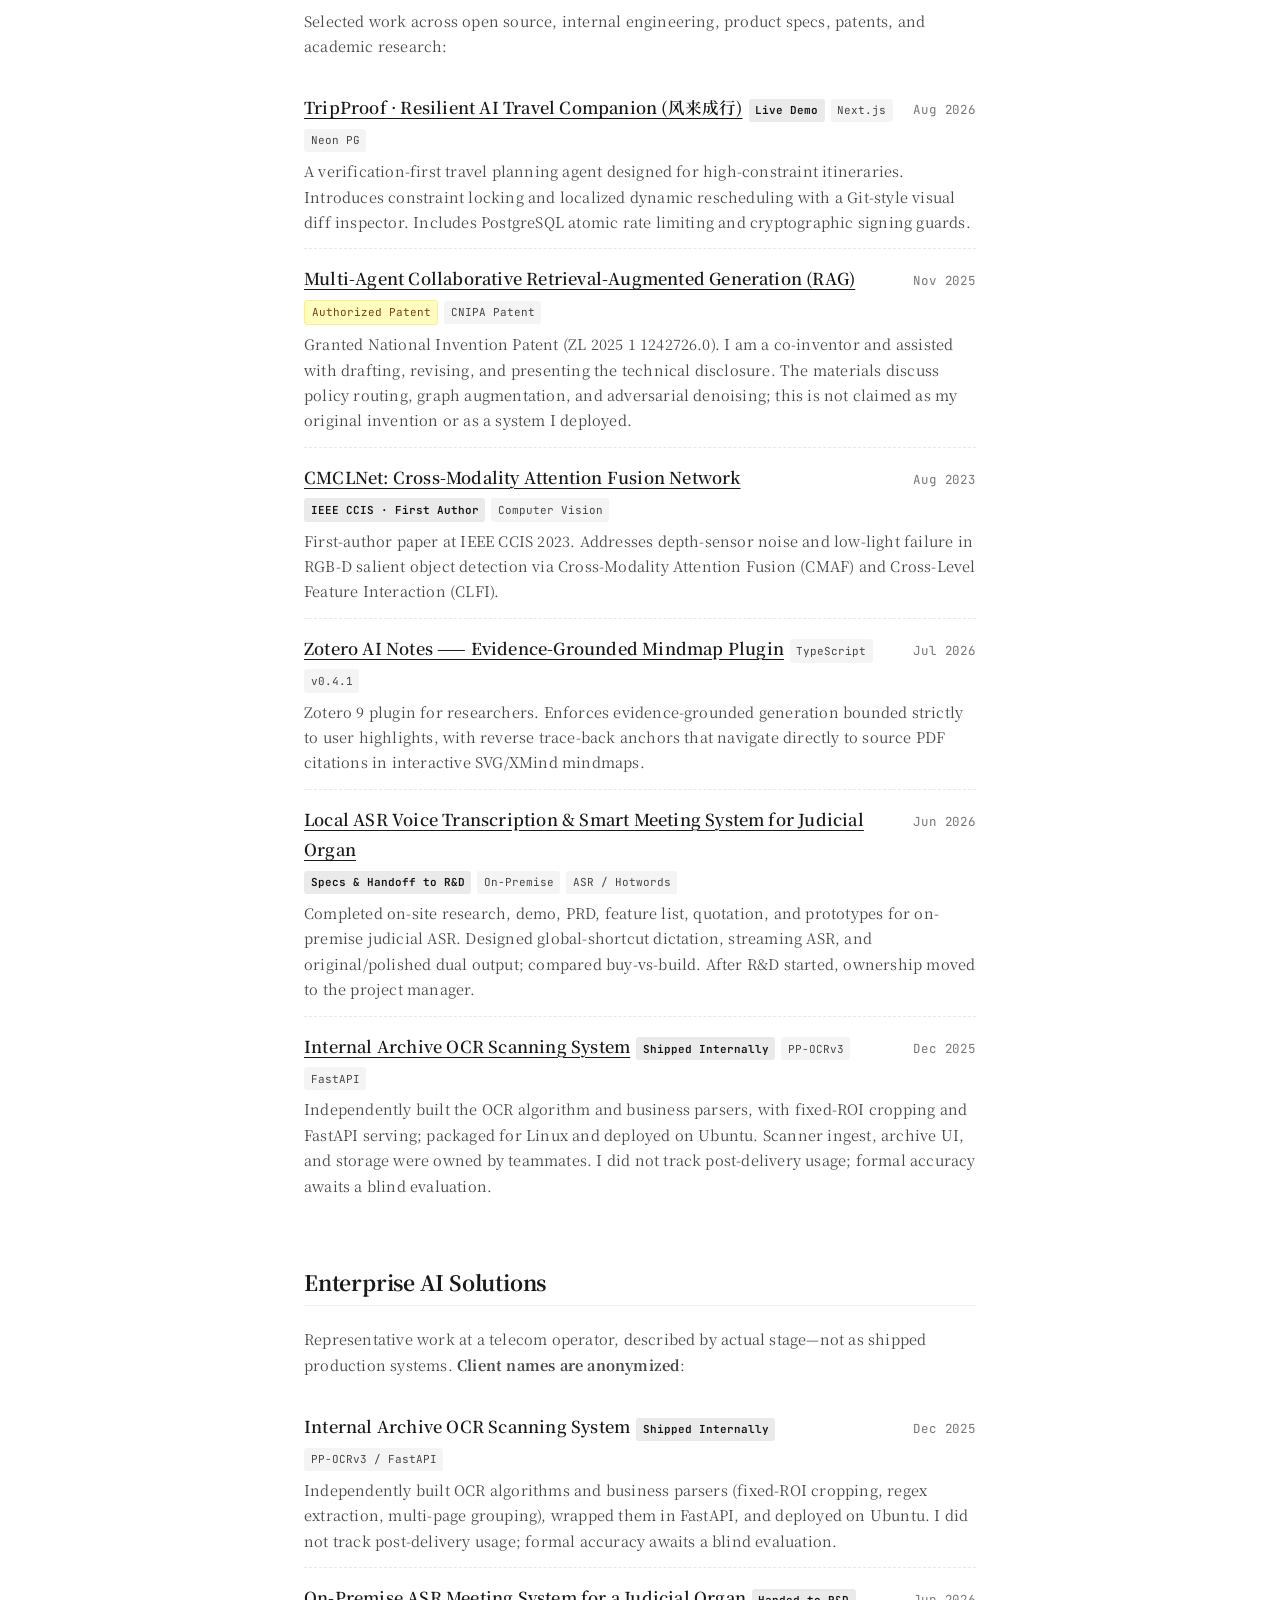
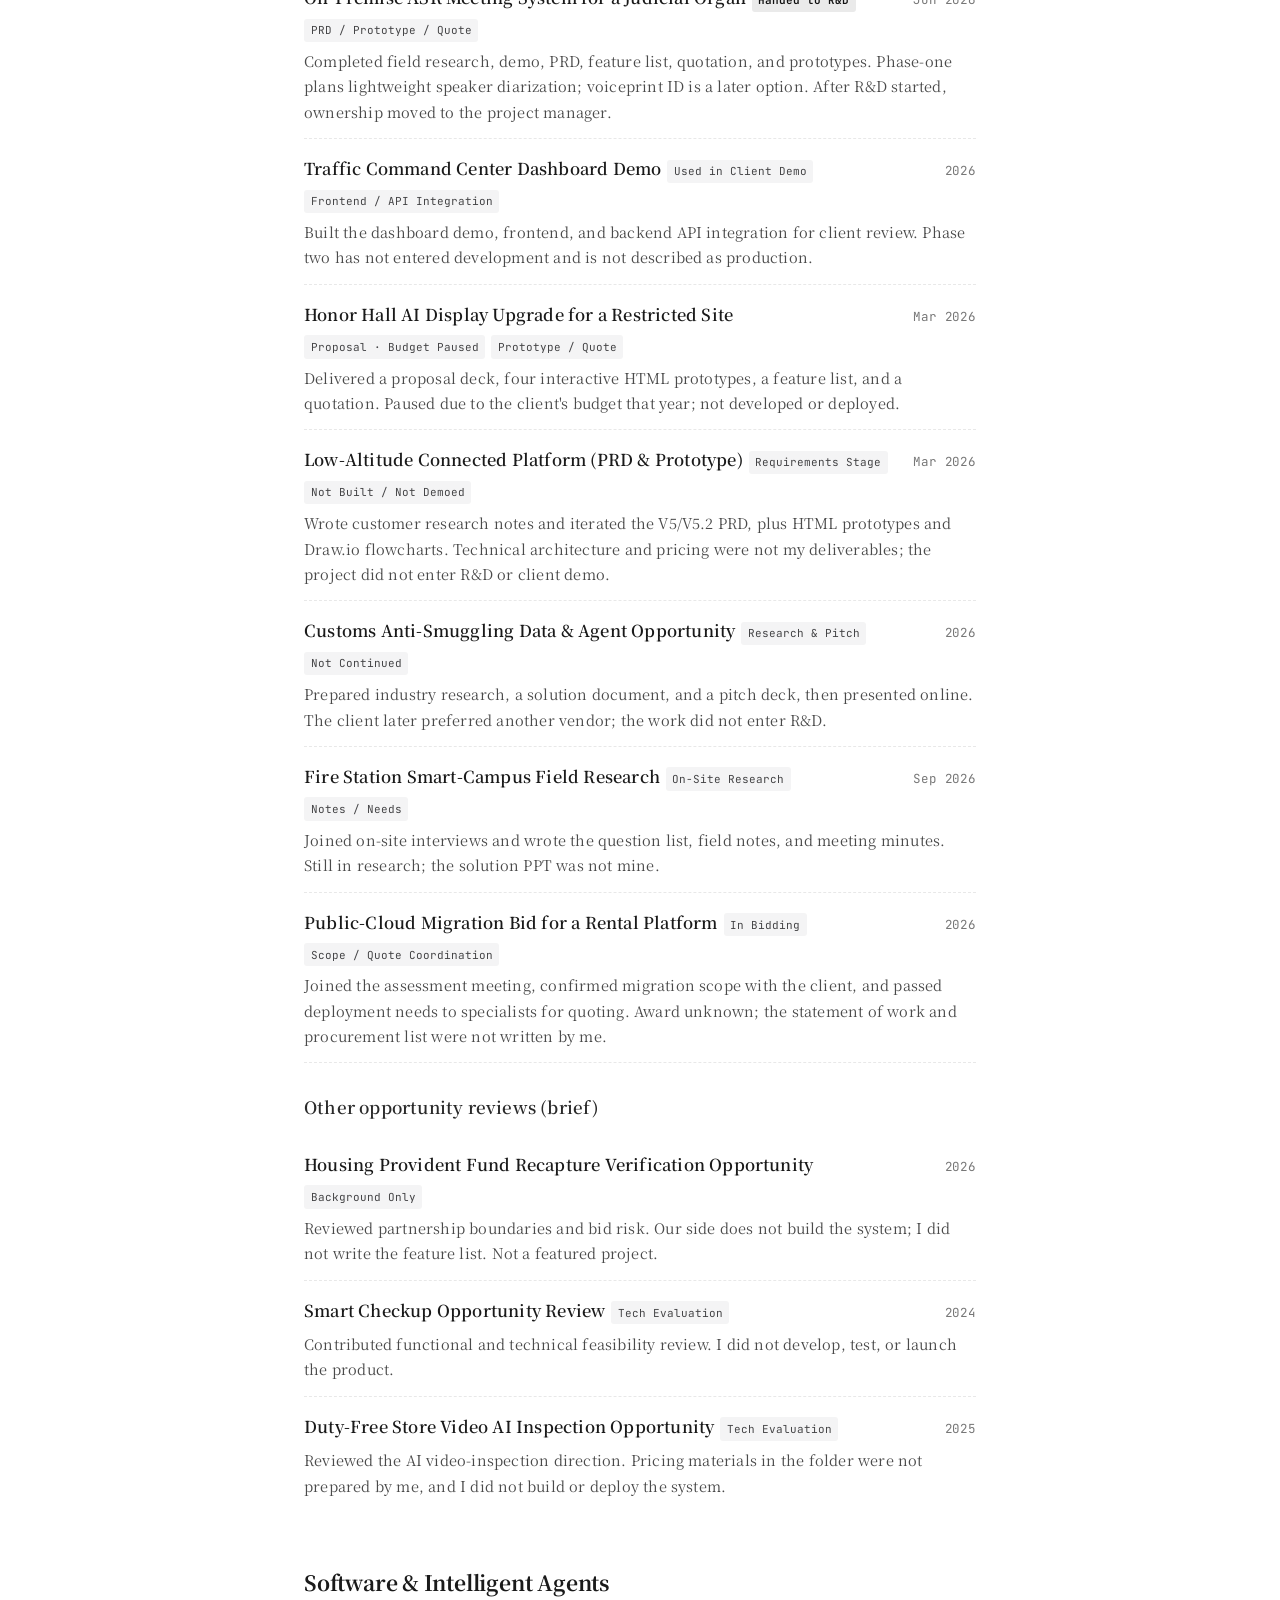
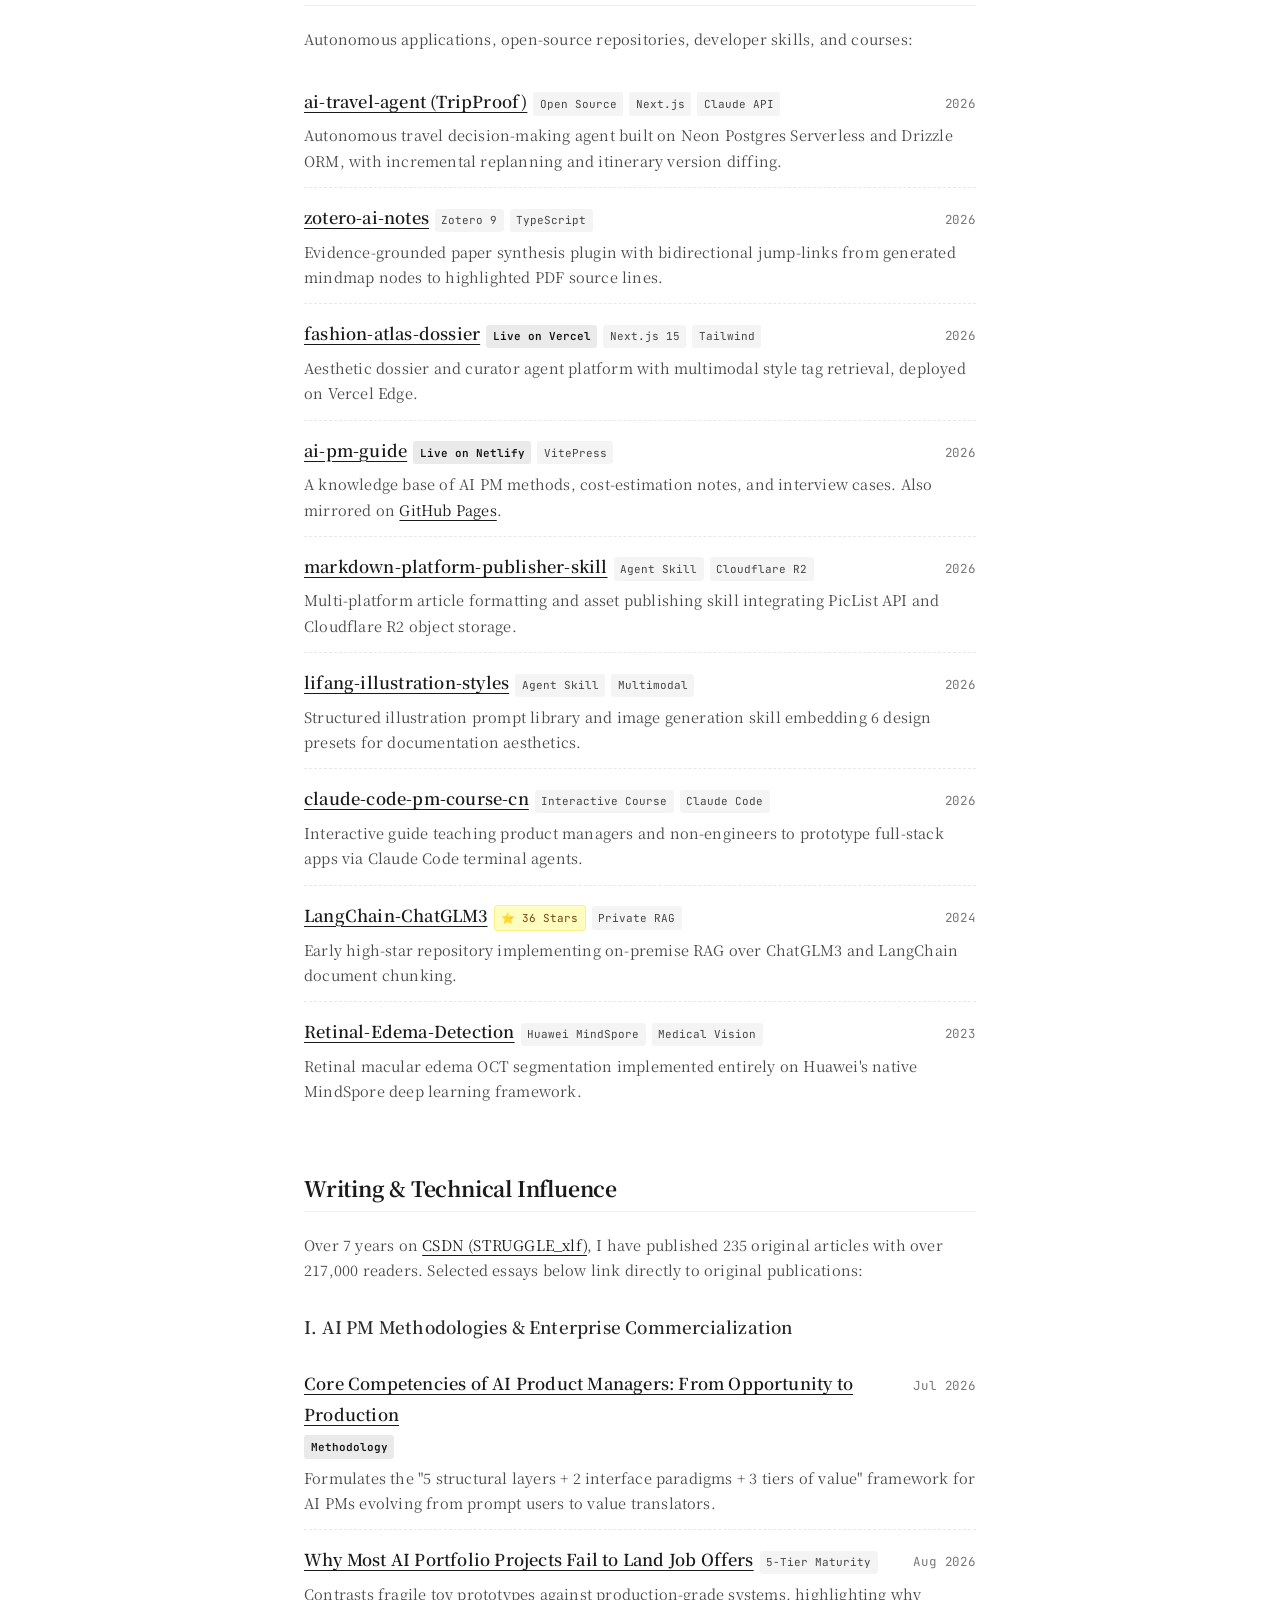
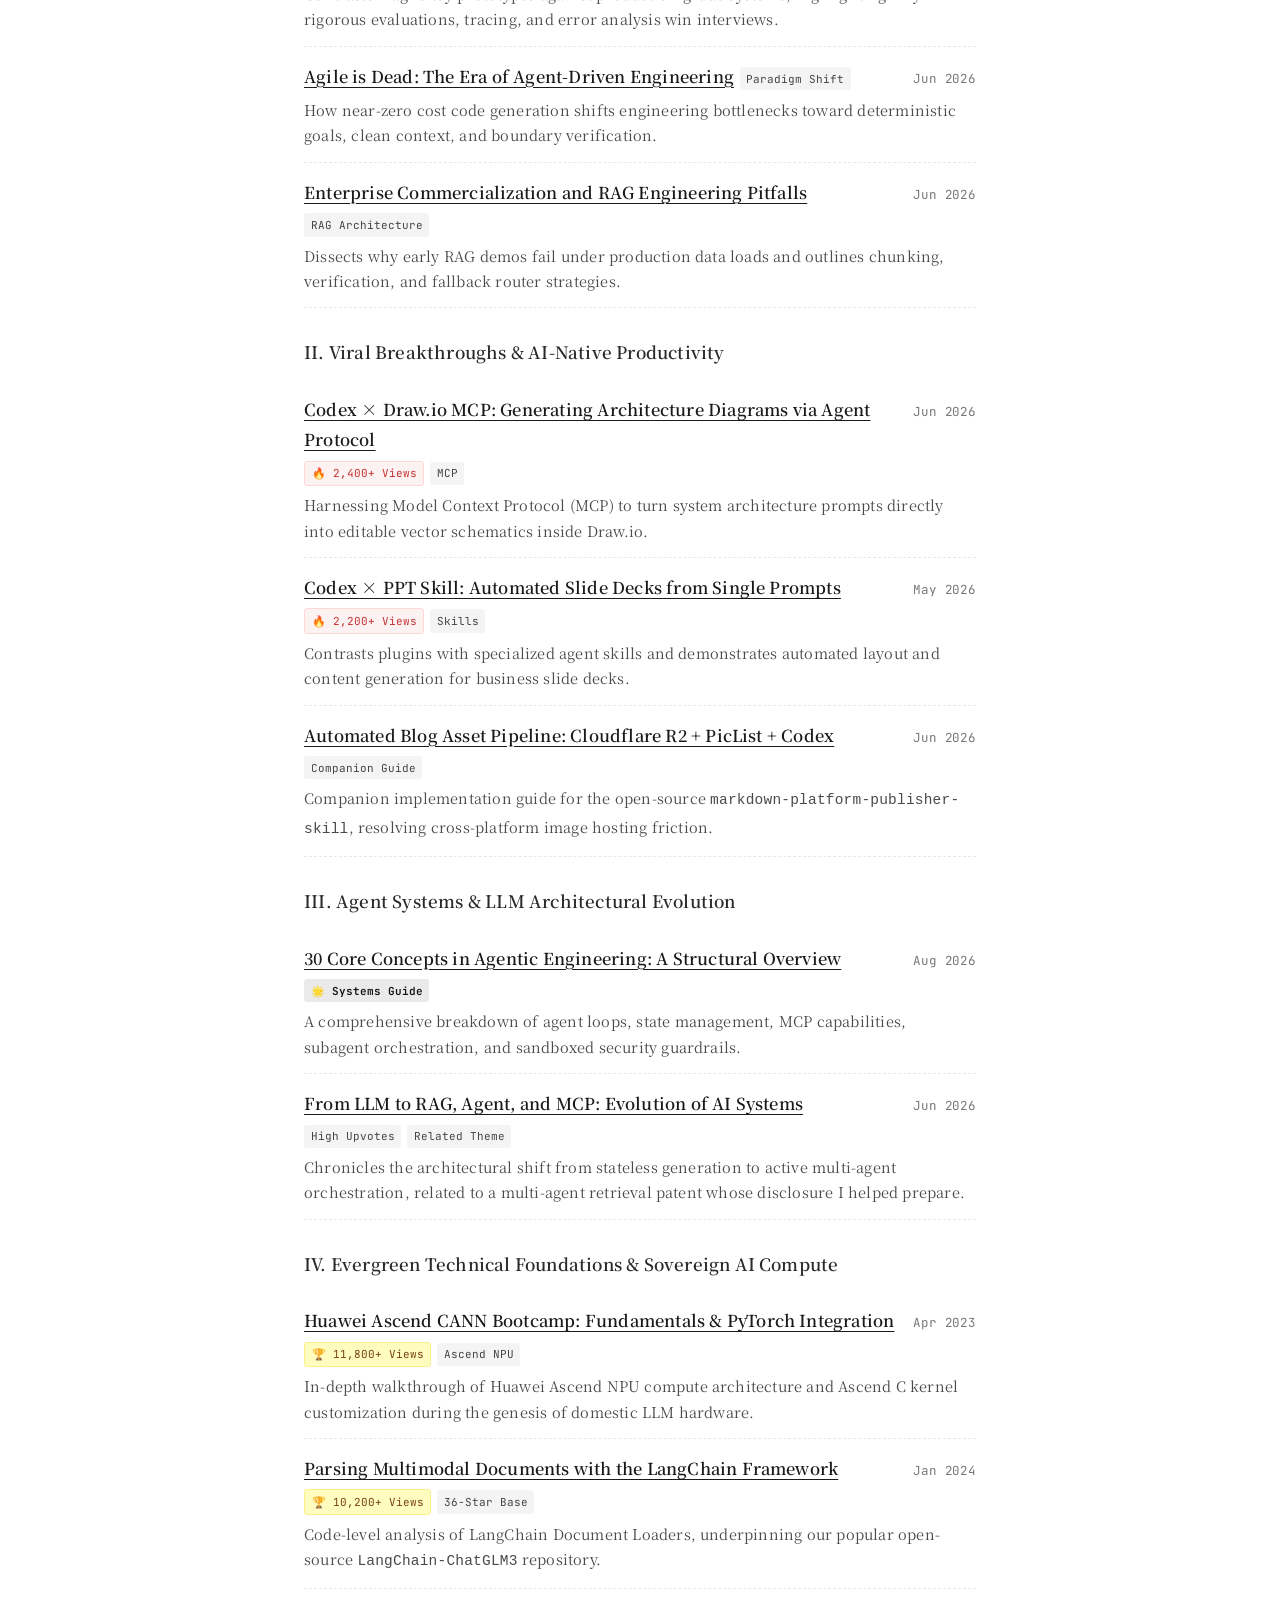
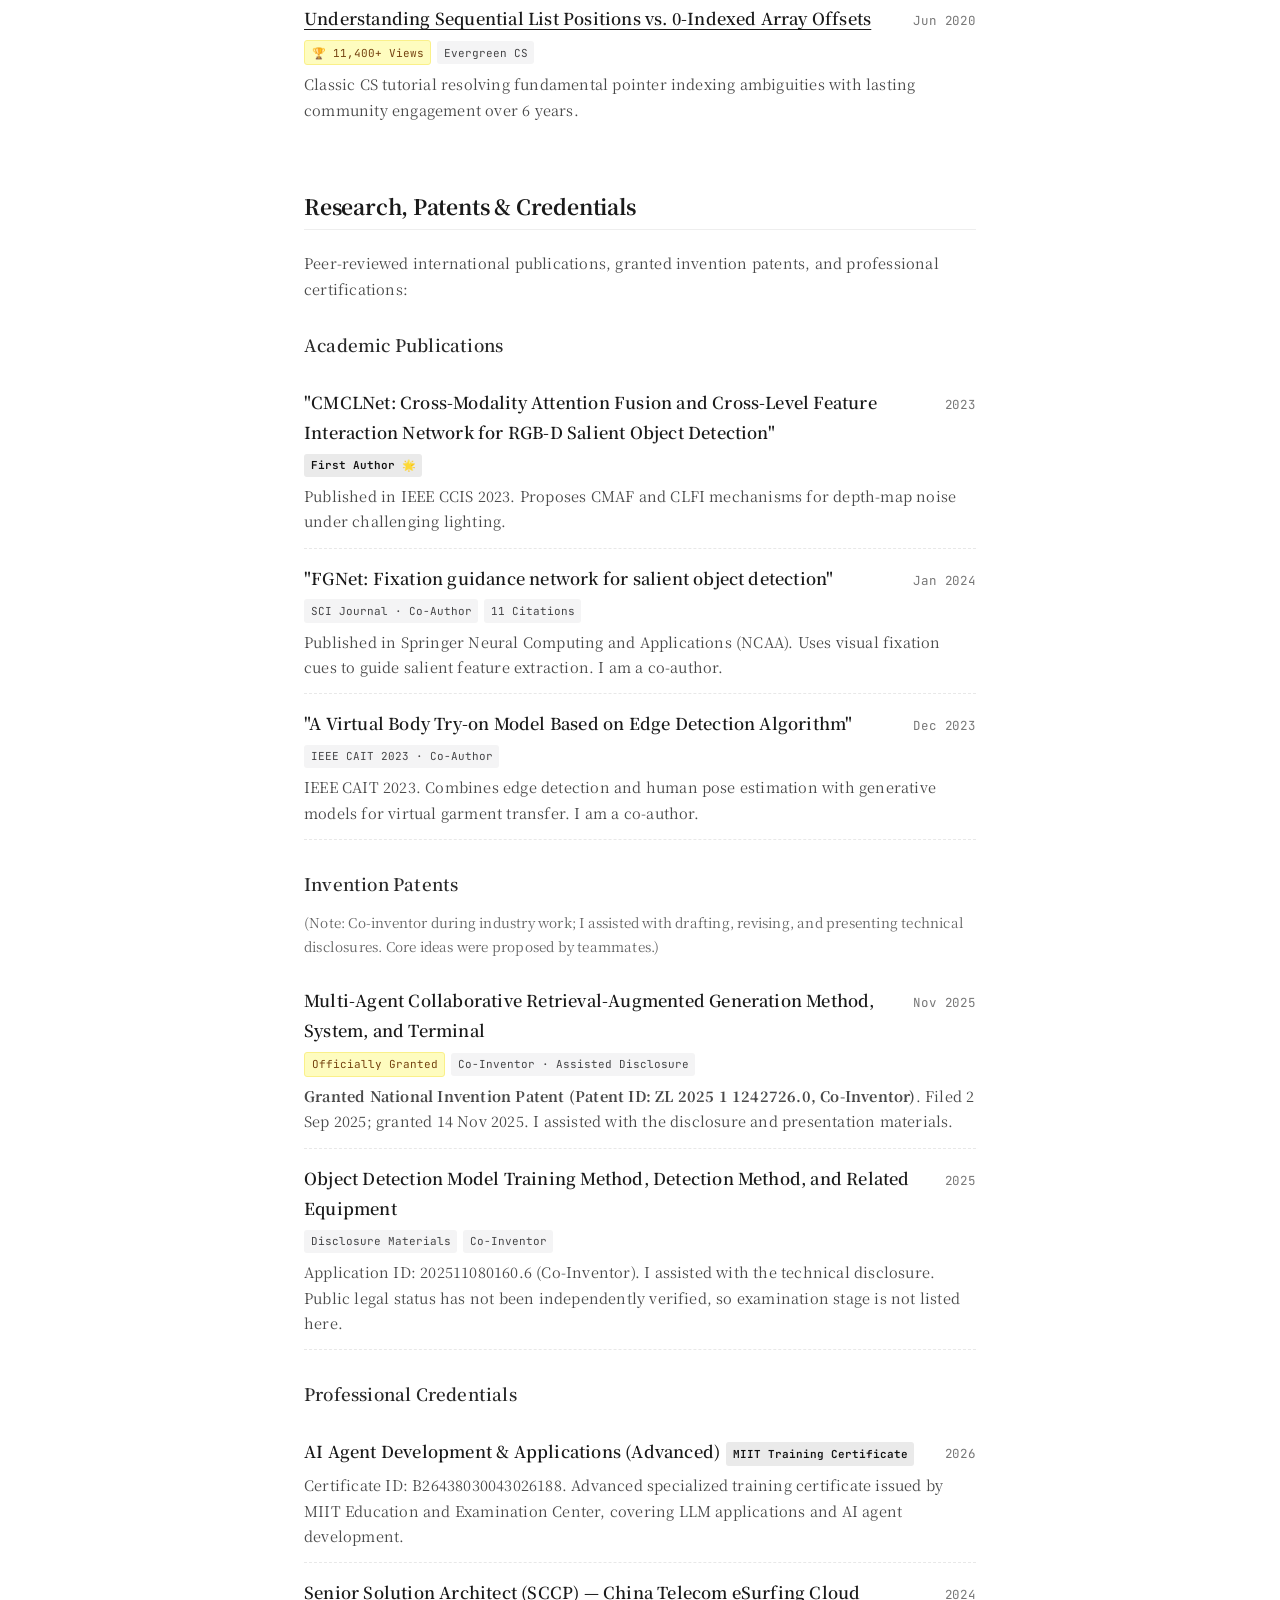
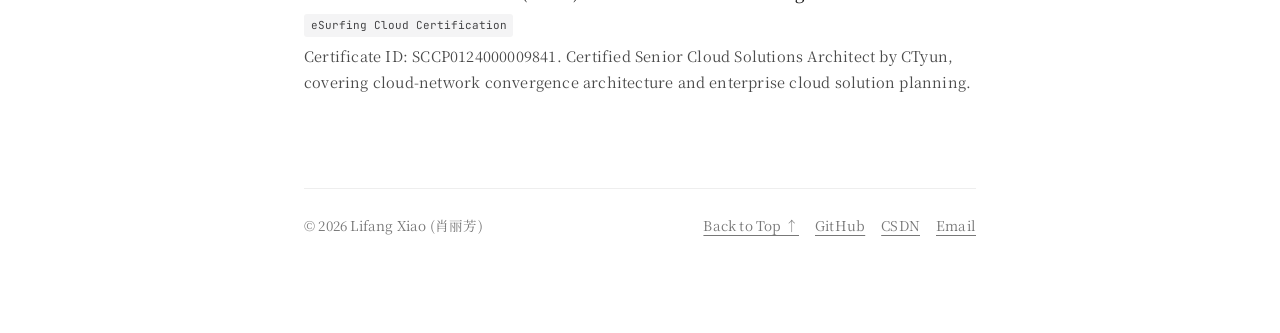
==== commit 694e635a: "fix: remove self-deprecating disclaimers from professional credentials" ====
--- a/en/index.html
+++ b/en/index.html
@@ -716,7 +716,7 @@
             </div>
             <div class="work-date">2026</div>
           </div>
-          <p class="work-desc">Certificate ID: B26438030043026188. Advanced specialized training certificate from MIIT's education and examination center. It does not by itself equal project leadership or production delivery.</p>
+          <p class="work-desc">Certificate ID: B26438030043026188. Advanced specialized training certificate issued by MIIT Education and Examination Center, covering LLM applications and AI agent development.</p>
         </div>
 
         <div class="work-item">
@@ -727,7 +727,7 @@
             </div>
             <div class="work-date">2024</div>
           </div>
-          <p class="work-desc">Certificate ID: SCCP0124000009841. Knowledge and exam certification. It does not by itself equal having led large-scale cloud architecture projects.</p>
+          <p class="work-desc">Certificate ID: SCCP0124000009841. Certified Senior Cloud Solutions Architect by CTyun, covering cloud-network convergence architecture and enterprise cloud solution planning.</p>
         </div>
       </section>
     </main>
@@ -741,7 +741,7 @@
         <a href="#about">Back to Top ↑</a>
         <a href="https://github.com/STRUGGLE1999" target="_blank" rel="noopener">GitHub</a>
         <a href="https://blog.csdn.net/qq_45257495" target="_blank" rel="noopener">CSDN</a>
-        <a href="mailto:contact@xiaolifang.com">Email</a>
+        <a href="mailto:18938842528@163.com">Email</a>
       </div>
     </footer>
   </div>
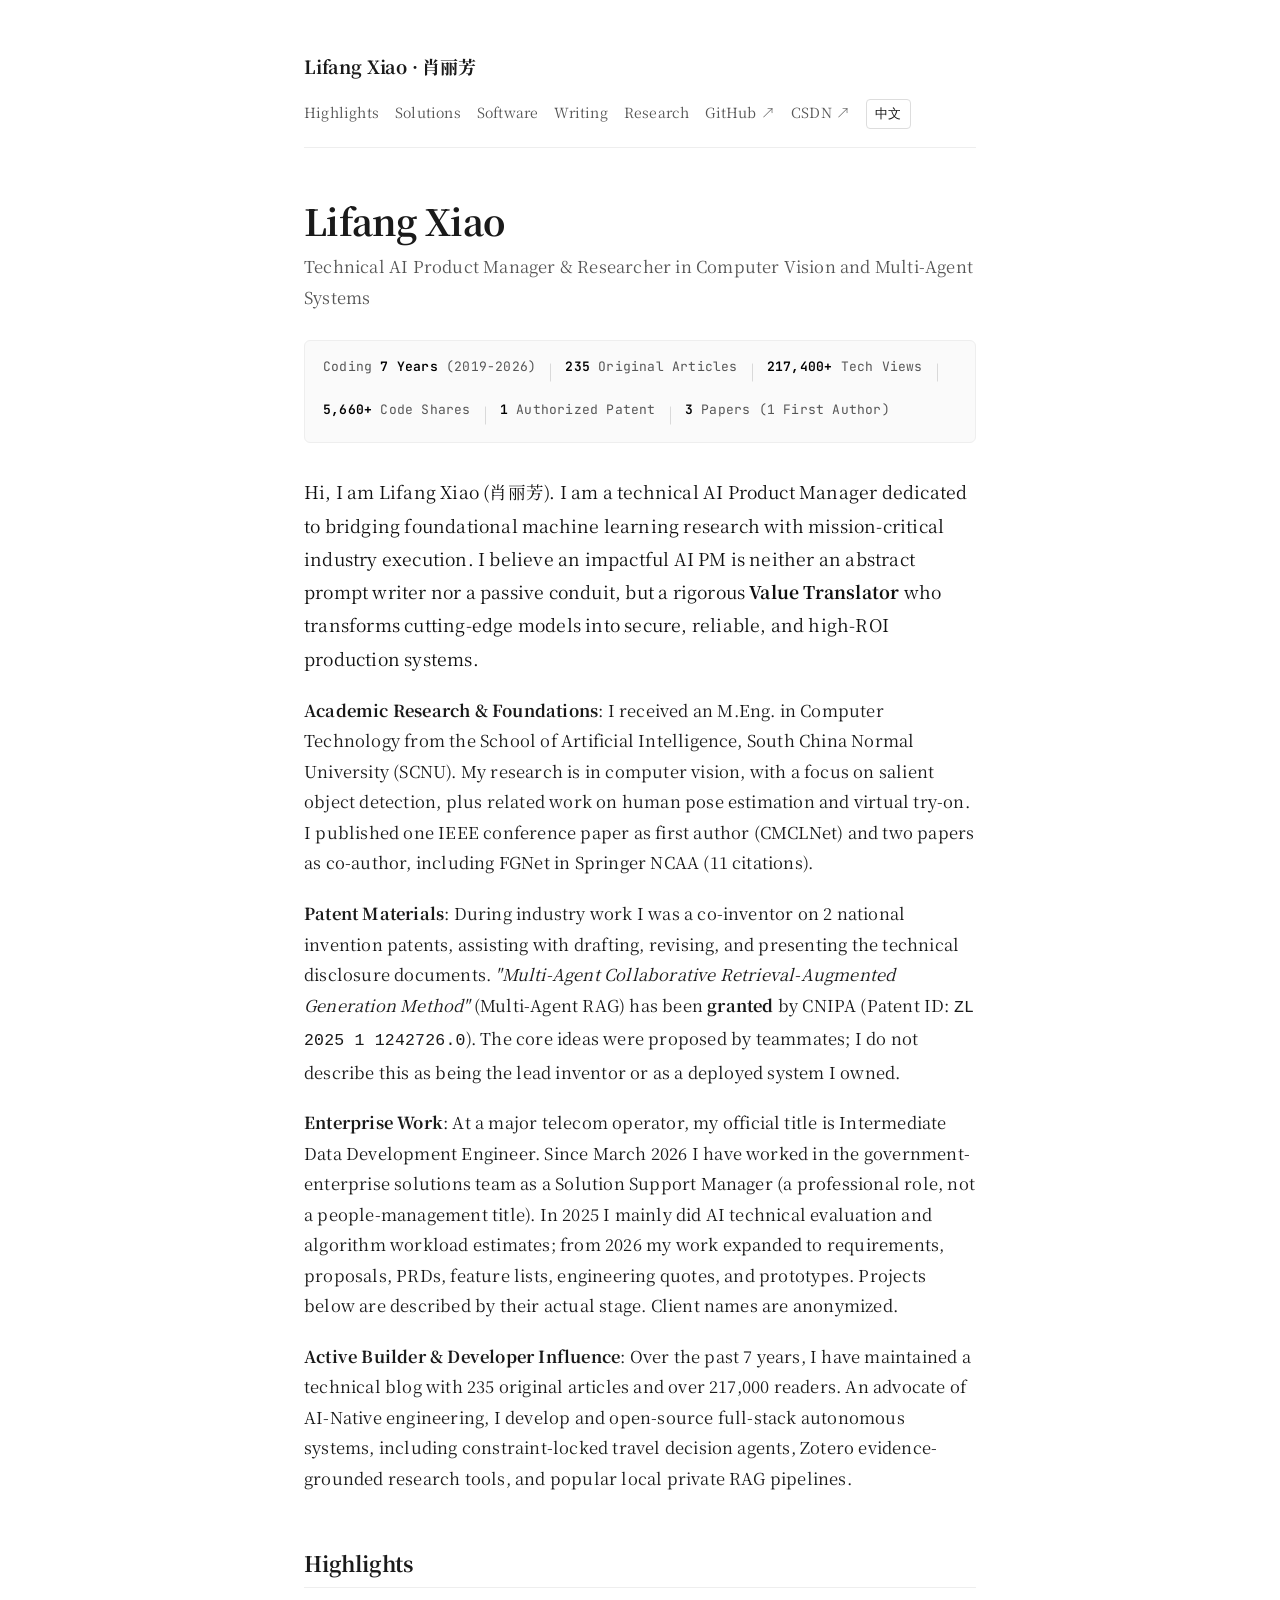
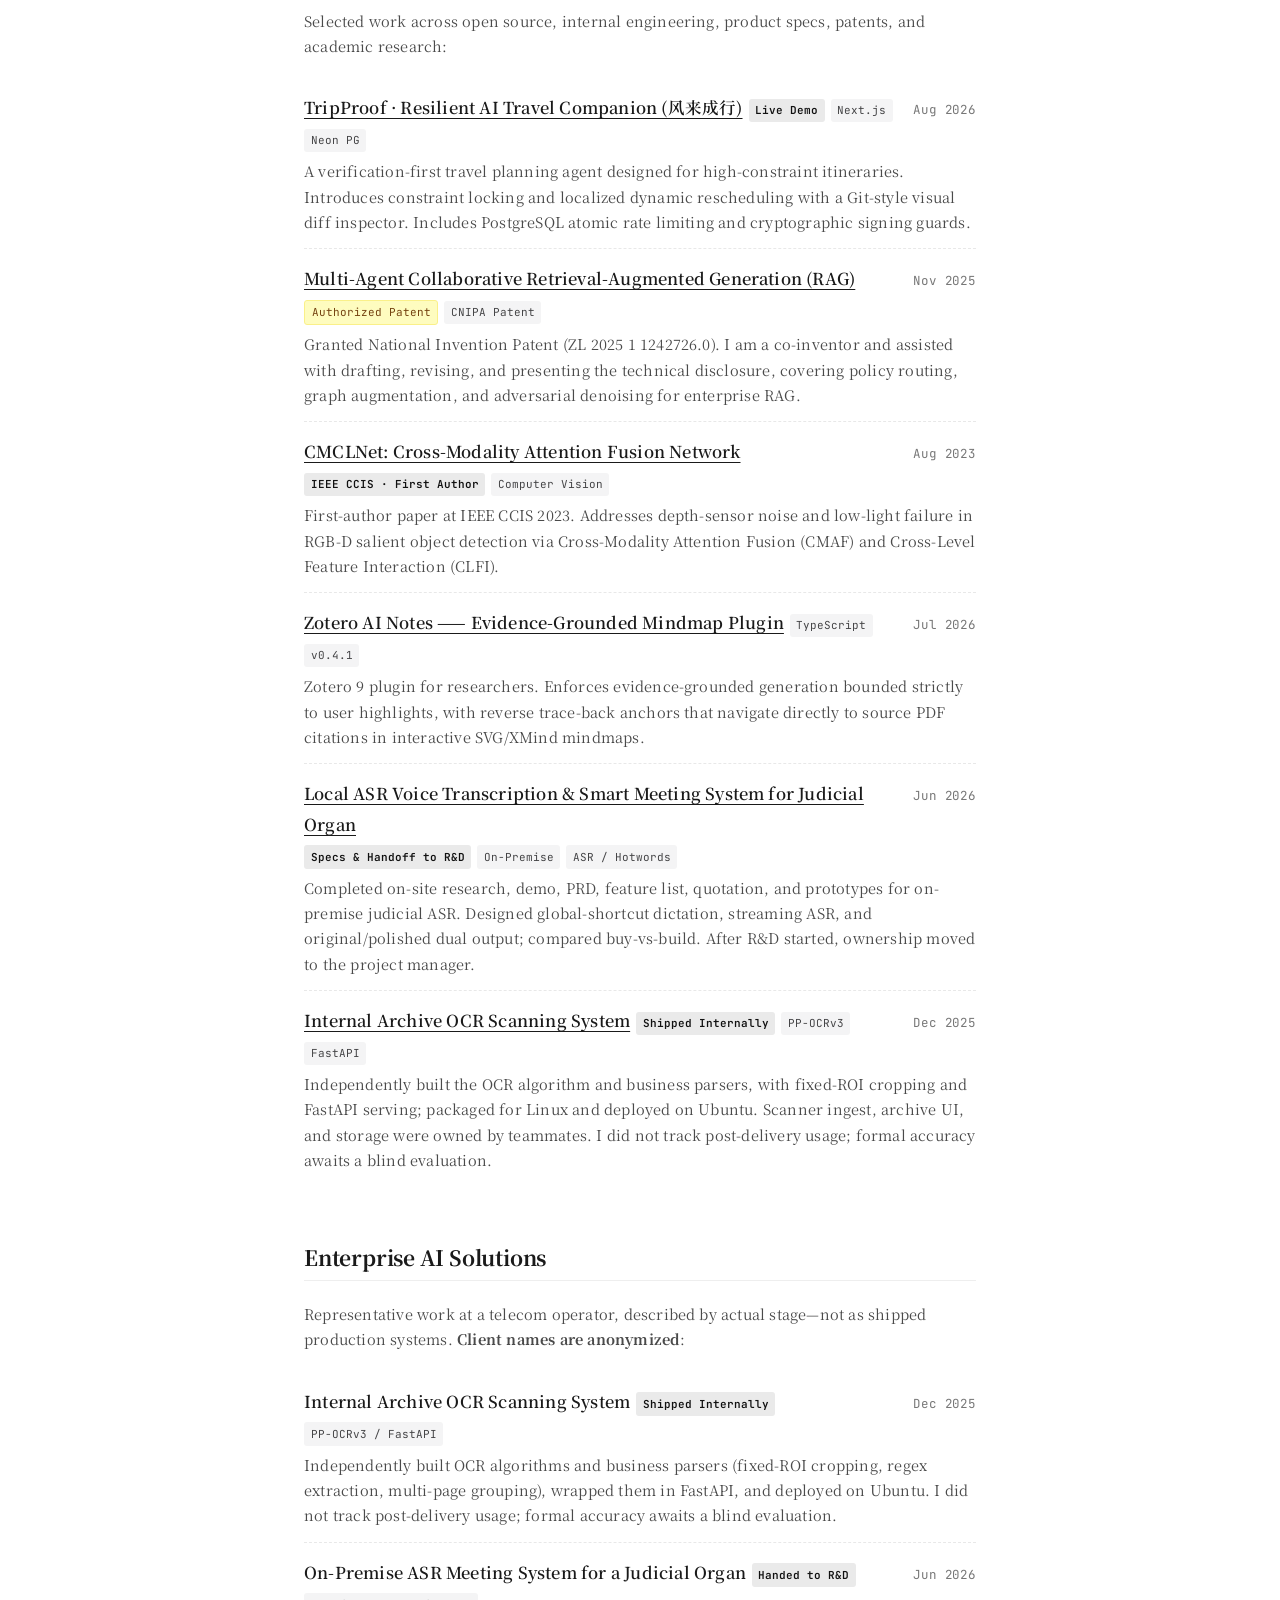
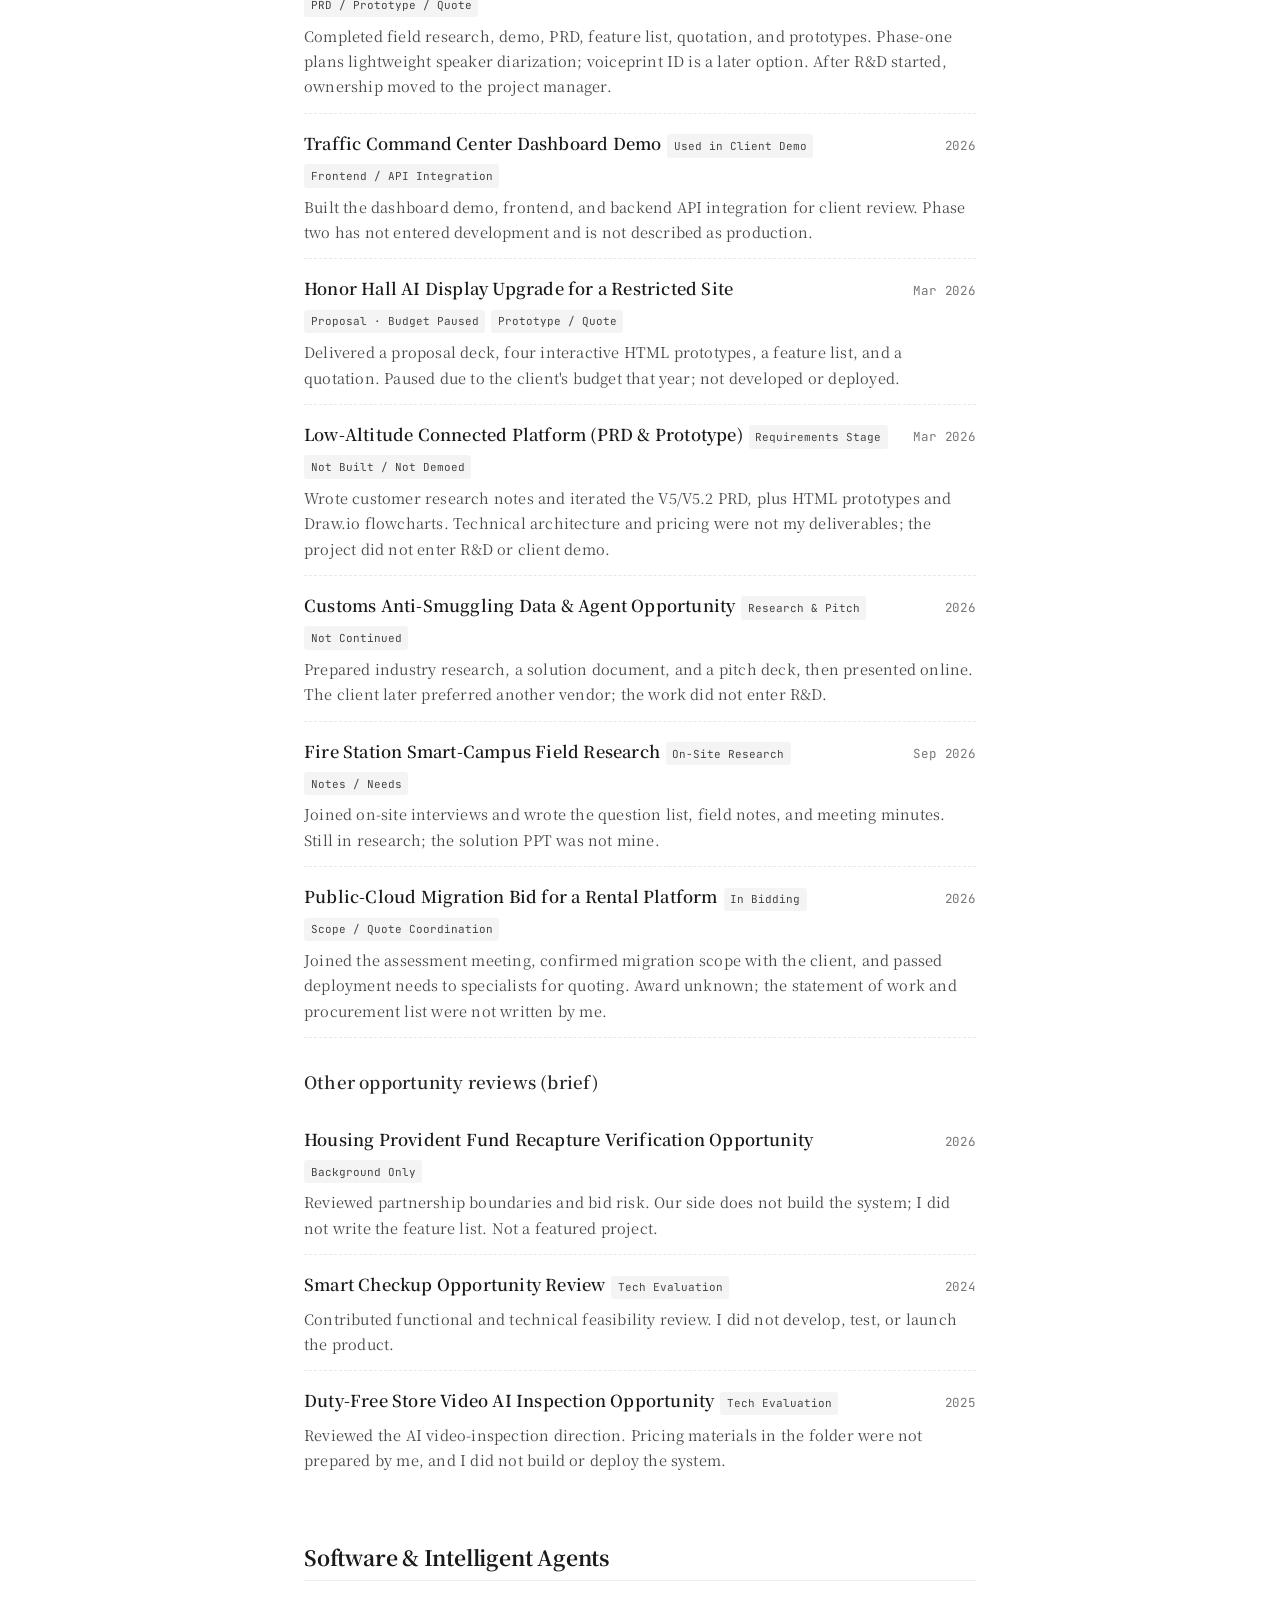
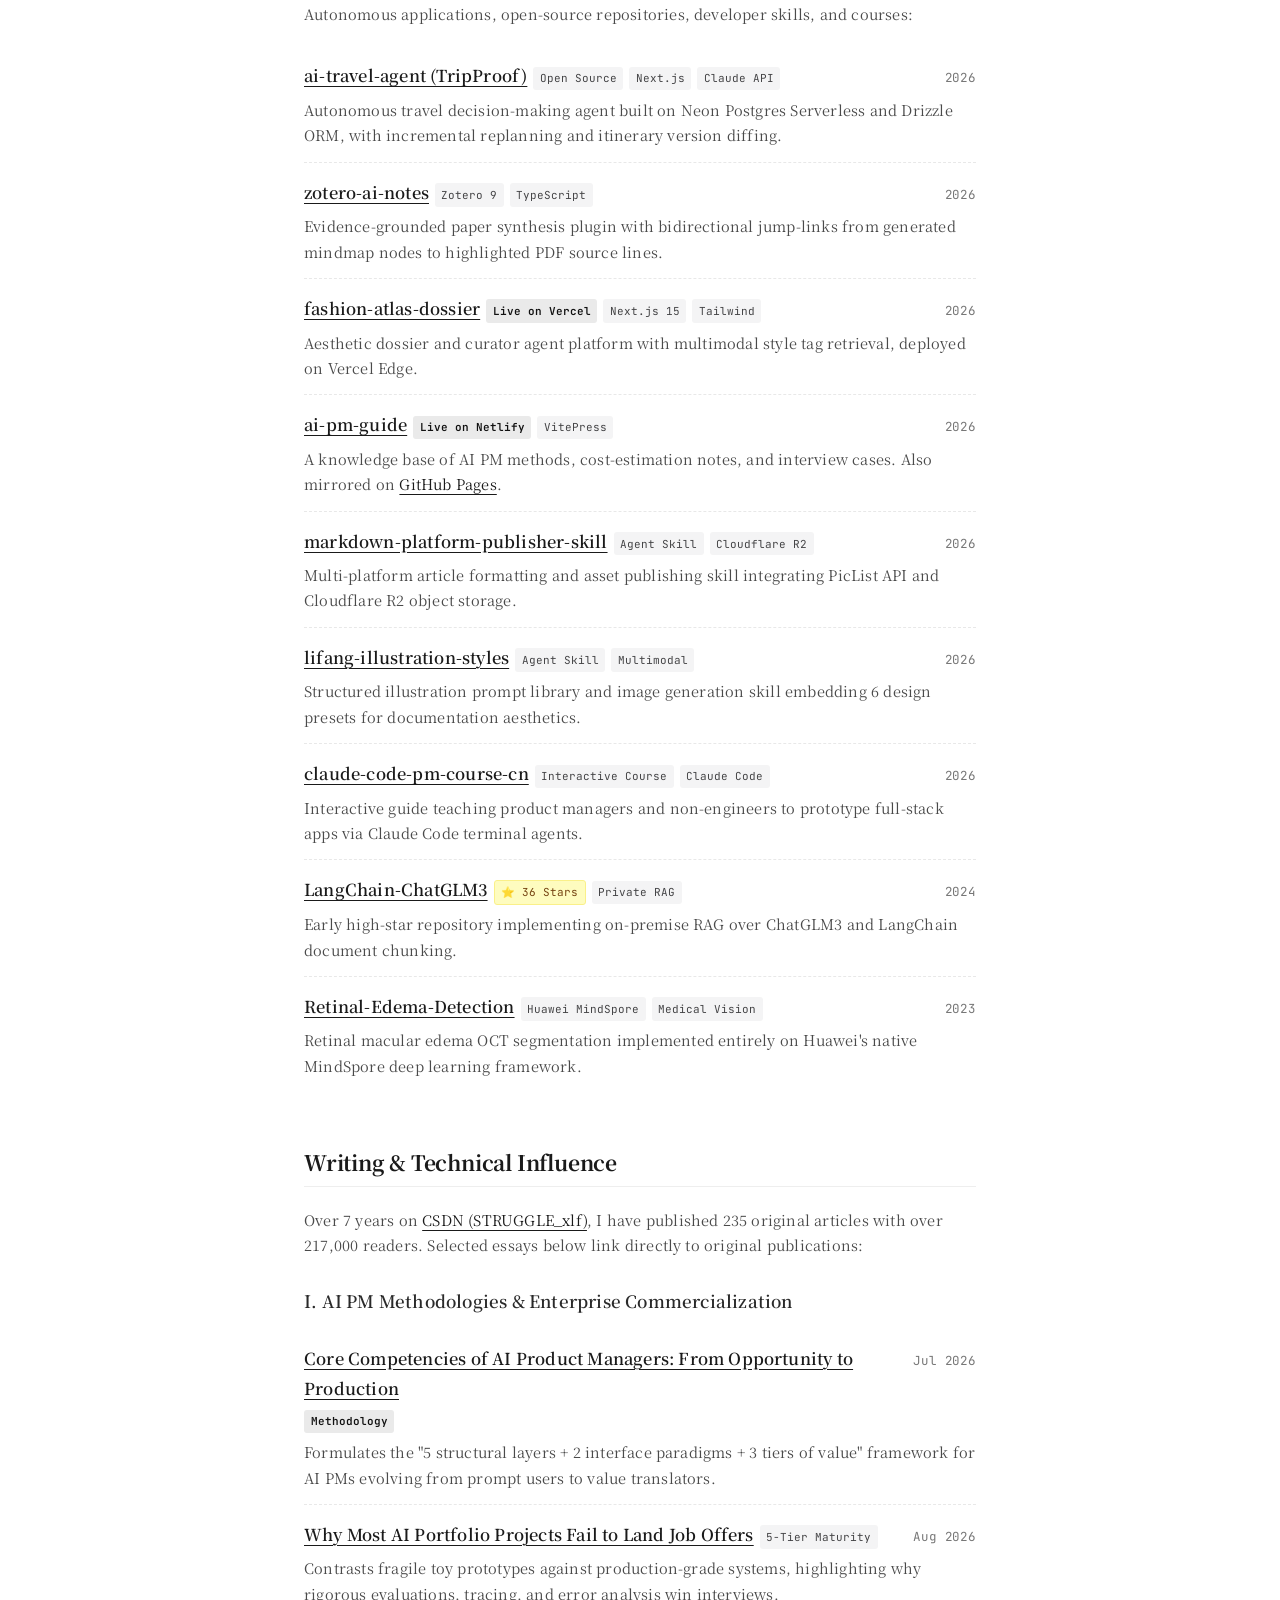
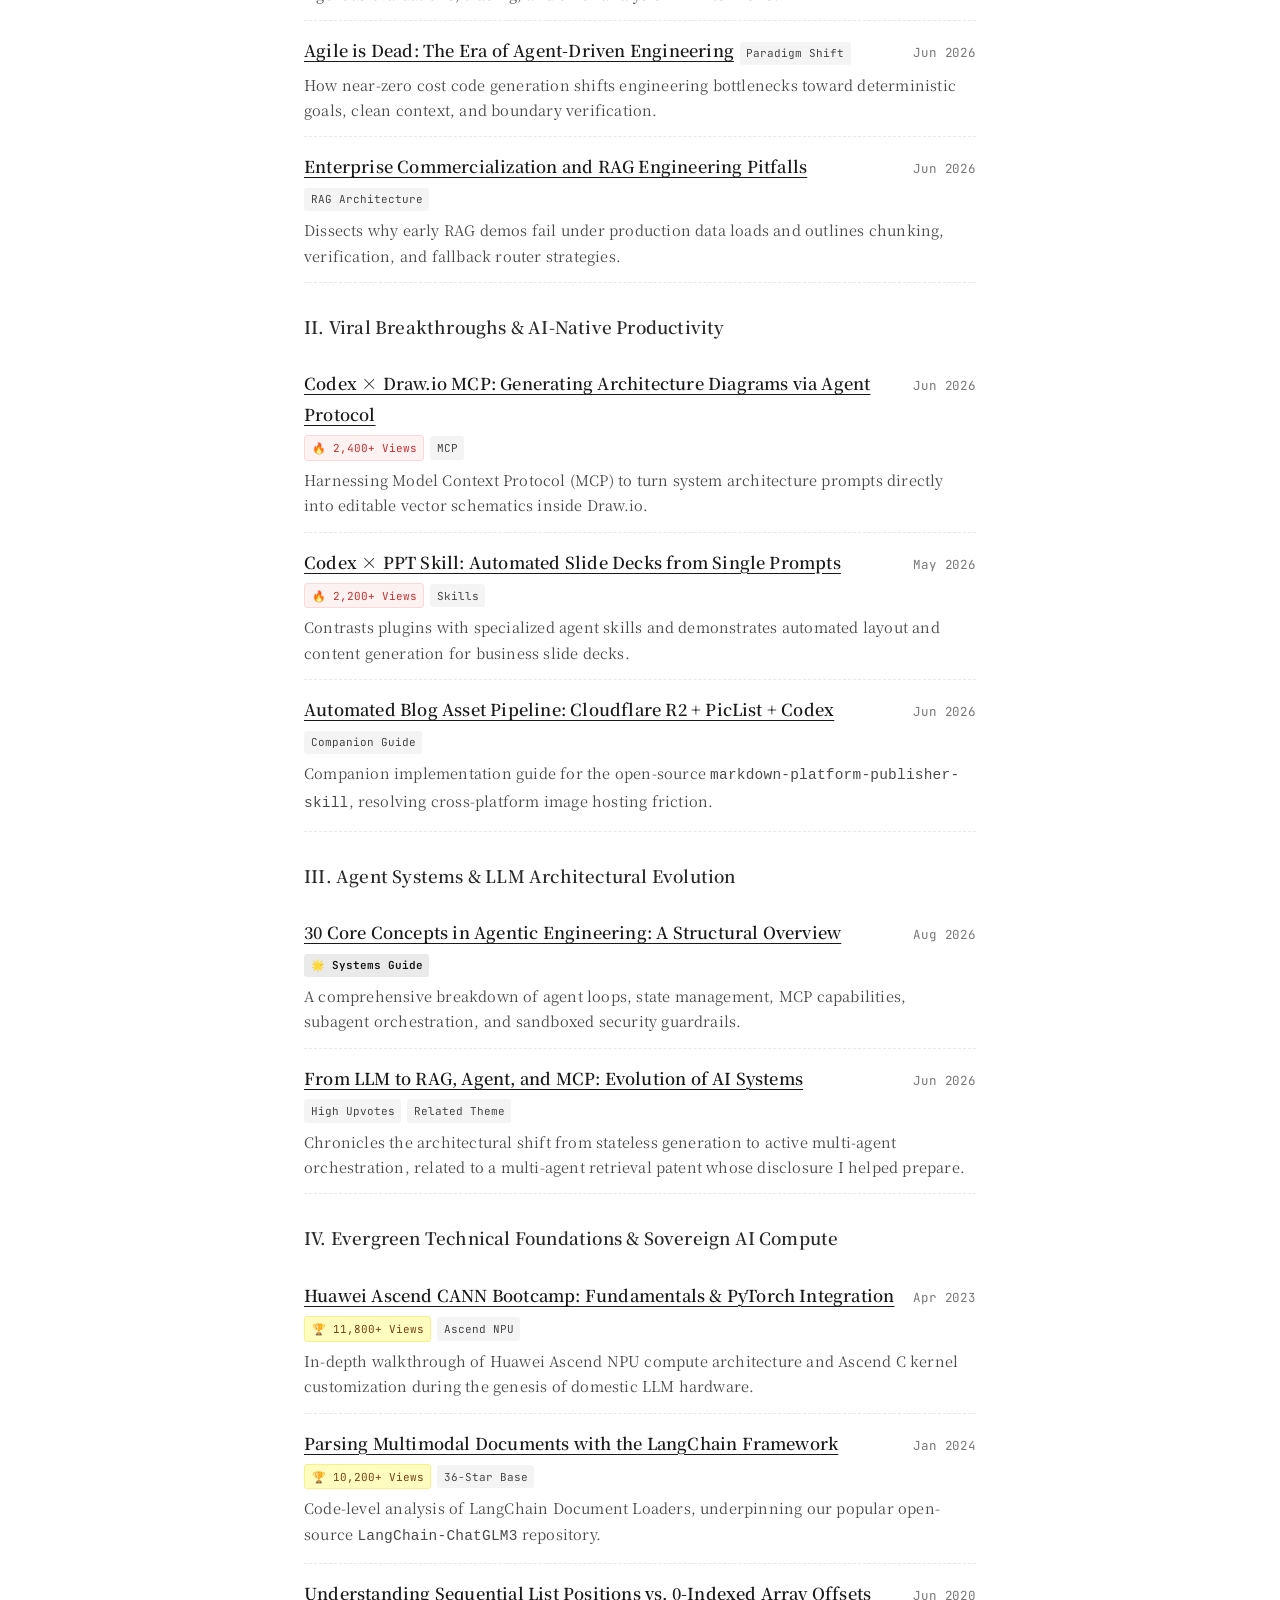
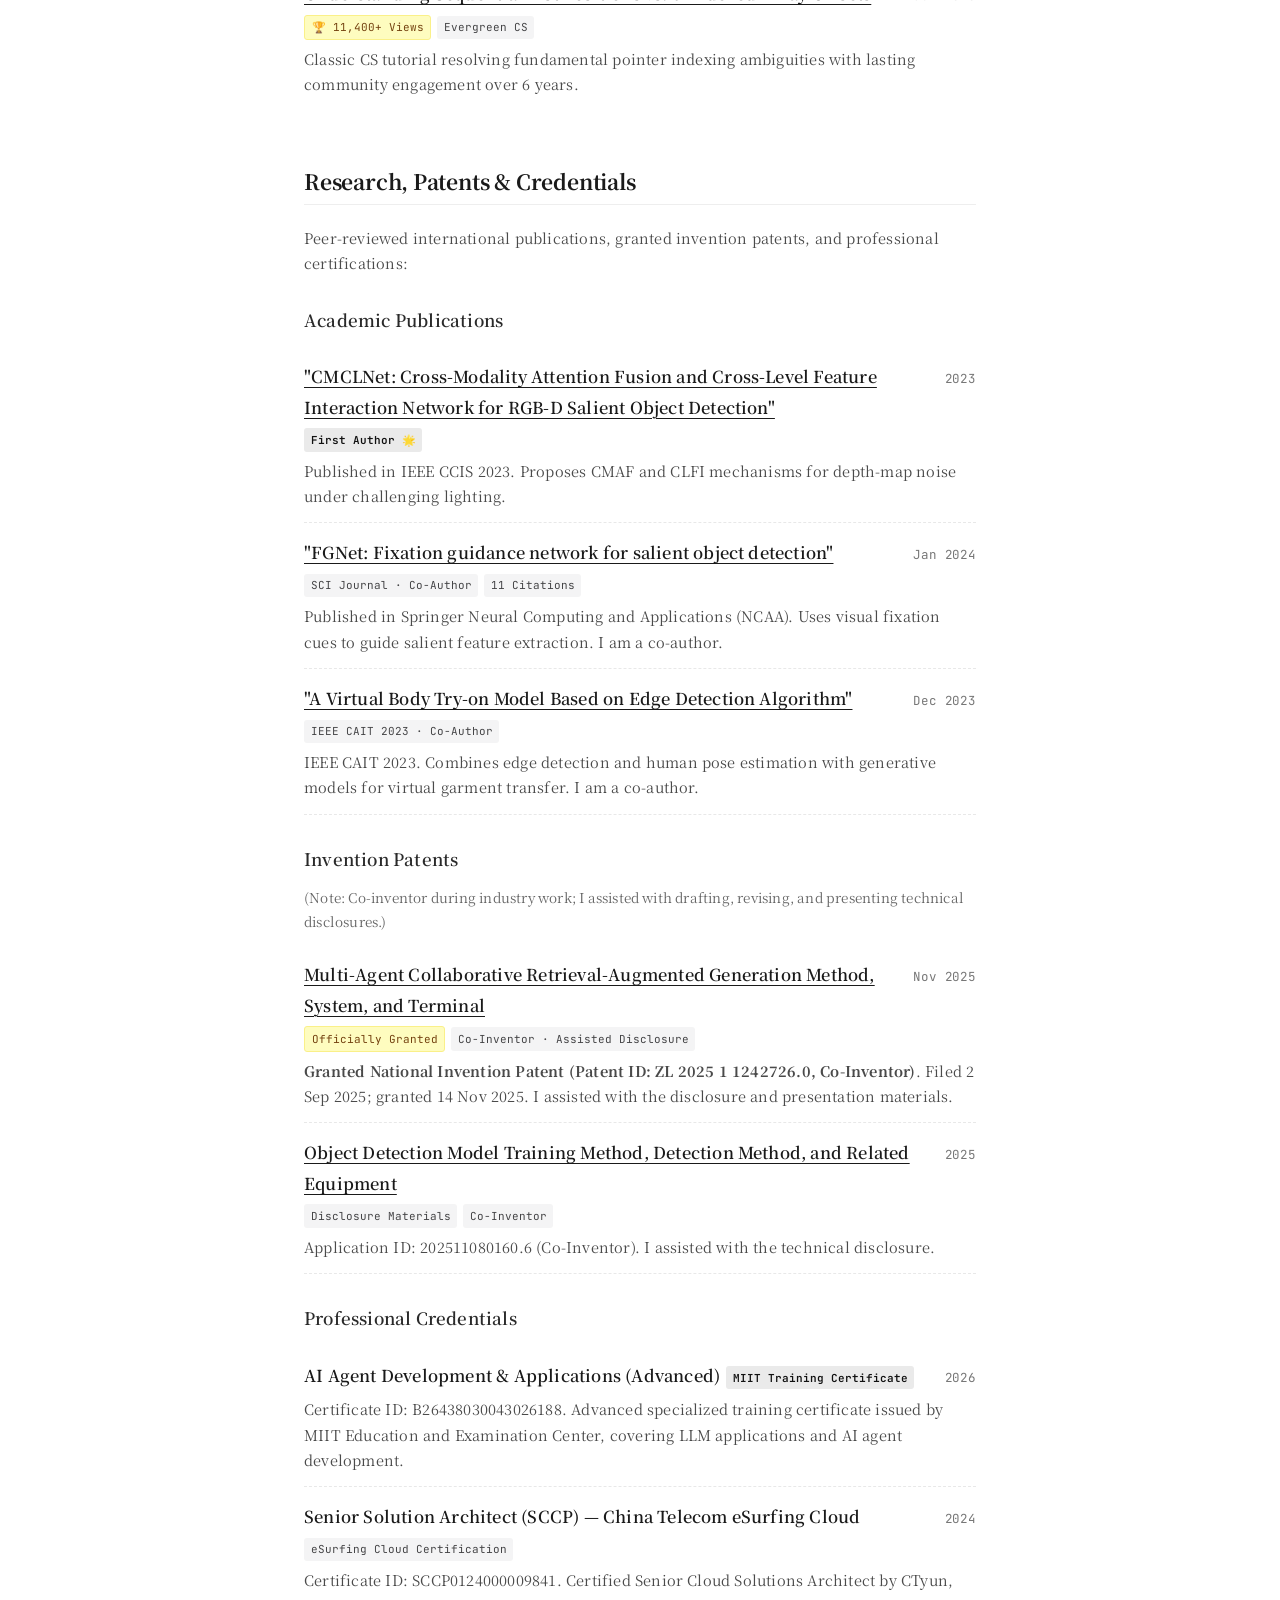
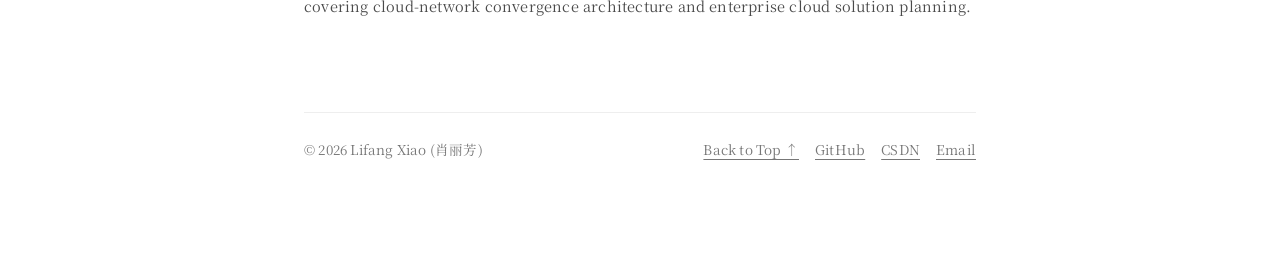
==== commit 76037e6e: "feat: add direct links to papers and patents, remove unnecessary disclaimers" ====
--- a/en/index.html
+++ b/en/index.html
@@ -95,21 +95,21 @@
         <div class="work-item">
           <div class="workline">
             <div class="work-title-group">
-              <a href="#research" class="work-title">Multi-Agent Collaborative Retrieval-Augmented Generation (RAG)</a>
+              <a href="https://patents.google.com/patent/CN120723880B/en" target="_blank" rel="noopener" class="work-title">Multi-Agent Collaborative Retrieval-Augmented Generation (RAG)</a>
               <span class="badge badge-gold">Authorized Patent</span>
               <span class="badge">CNIPA Patent</span>
             </div>
             <div class="work-date">Nov 2025</div>
           </div>
           <p class="work-desc">
-            Granted National Invention Patent (ZL 2025 1 1242726.0). I am a co-inventor and assisted with drafting, revising, and presenting the technical disclosure. The materials discuss policy routing, graph augmentation, and adversarial denoising; this is not claimed as my original invention or as a system I deployed.
-          </p>
-        </div>
-
-        <div class="work-item">
-          <div class="workline">
-            <div class="work-title-group">
-              <a href="#research" class="work-title">CMCLNet: Cross-Modality Attention Fusion Network</a>
+            Granted National Invention Patent (ZL 2025 1 1242726.0). I am a co-inventor and assisted with drafting, revising, and presenting the technical disclosure, covering policy routing, graph augmentation, and adversarial denoising for enterprise RAG.
+          </p>
+        </div>
+
+        <div class="work-item">
+          <div class="workline">
+            <div class="work-title-group">
+              <a href="https://doi.org/10.1109/ccis59572.2023.10262928" target="_blank" rel="noopener" class="work-title">CMCLNet: Cross-Modality Attention Fusion Network</a>
               <span class="badge badge-primary">IEEE CCIS · First Author</span>
               <span class="badge">Computer Vision</span>
             </div>
@@ -640,7 +640,7 @@
         <div class="work-item">
           <div class="workline">
             <div class="work-title-group">
-              <span class="work-title">"CMCLNet: Cross-Modality Attention Fusion and Cross-Level Feature Interaction Network for RGB-D Salient Object Detection"</span>
+              <a href="https://doi.org/10.1109/ccis59572.2023.10262928" target="_blank" rel="noopener" class="work-title">"CMCLNet: Cross-Modality Attention Fusion and Cross-Level Feature Interaction Network for RGB-D Salient Object Detection"</a>
               <span class="badge badge-primary">First Author 🌟</span>
             </div>
             <div class="work-date">2023</div>
@@ -653,7 +653,7 @@
         <div class="work-item">
           <div class="workline">
             <div class="work-title-group">
-              <span class="work-title">"FGNet: Fixation guidance network for salient object detection"</span>
+              <a href="https://doi.org/10.1007/s00521-023-09028-4" target="_blank" rel="noopener" class="work-title">"FGNet: Fixation guidance network for salient object detection"</a>
               <span class="badge">SCI Journal · Co-Author</span>
               <span class="badge">11 Citations</span>
             </div>
@@ -667,7 +667,7 @@
         <div class="work-item">
           <div class="workline">
             <div class="work-title-group">
-              <span class="work-title">"A Virtual Body Try-on Model Based on Edge Detection Algorithm"</span>
+              <a href="https://doi.org/10.1109/cait59945.2023.10468846" target="_blank" rel="noopener" class="work-title">"A Virtual Body Try-on Model Based on Edge Detection Algorithm"</a>
               <span class="badge">IEEE CAIT 2023 · Co-Author</span>
             </div>
             <div class="work-date">Dec 2023</div>
@@ -678,11 +678,11 @@
         </div>
 
         <h3>Invention Patents</h3>
-        <p class="work-desc" style="margin-bottom: 12px; font-size: 13.5px; color: #666;">(Note: Co-inventor during industry work; I assisted with drafting, revising, and presenting technical disclosures. Core ideas were proposed by teammates.)</p>
-        <div class="work-item">
-          <div class="workline">
-            <div class="work-title-group">
-              <span class="work-title">Multi-Agent Collaborative Retrieval-Augmented Generation Method, System, and Terminal</span>
+        <p class="work-desc" style="margin-bottom: 12px; font-size: 13.5px; color: #666;">(Note: Co-inventor during industry work; I assisted with drafting, revising, and presenting technical disclosures.)</p>
+        <div class="work-item">
+          <div class="workline">
+            <div class="work-title-group">
+              <a href="https://patents.google.com/patent/CN120723880B/en" target="_blank" rel="noopener" class="work-title">Multi-Agent Collaborative Retrieval-Augmented Generation Method, System, and Terminal</a>
               <span class="badge badge-gold">Officially Granted</span>
               <span class="badge">Co-Inventor · Assisted Disclosure</span>
             </div>
@@ -696,14 +696,14 @@
         <div class="work-item">
           <div class="workline">
             <div class="work-title-group">
-              <span class="work-title">Object Detection Model Training Method, Detection Method, and Related Equipment</span>
+              <a href="https://patents.google.com/?q=202511080160" target="_blank" rel="noopener" class="work-title">Object Detection Model Training Method, Detection Method, and Related Equipment</a>
               <span class="badge">Disclosure Materials</span>
               <span class="badge">Co-Inventor</span>
             </div>
             <div class="work-date">2025</div>
           </div>
           <p class="work-desc">
-            Application ID: 202511080160.6 (Co-Inventor). I assisted with the technical disclosure. Public legal status has not been independently verified, so examination stage is not listed here.
+            Application ID: 202511080160.6 (Co-Inventor). I assisted with the technical disclosure.
           </p>
         </div>
 
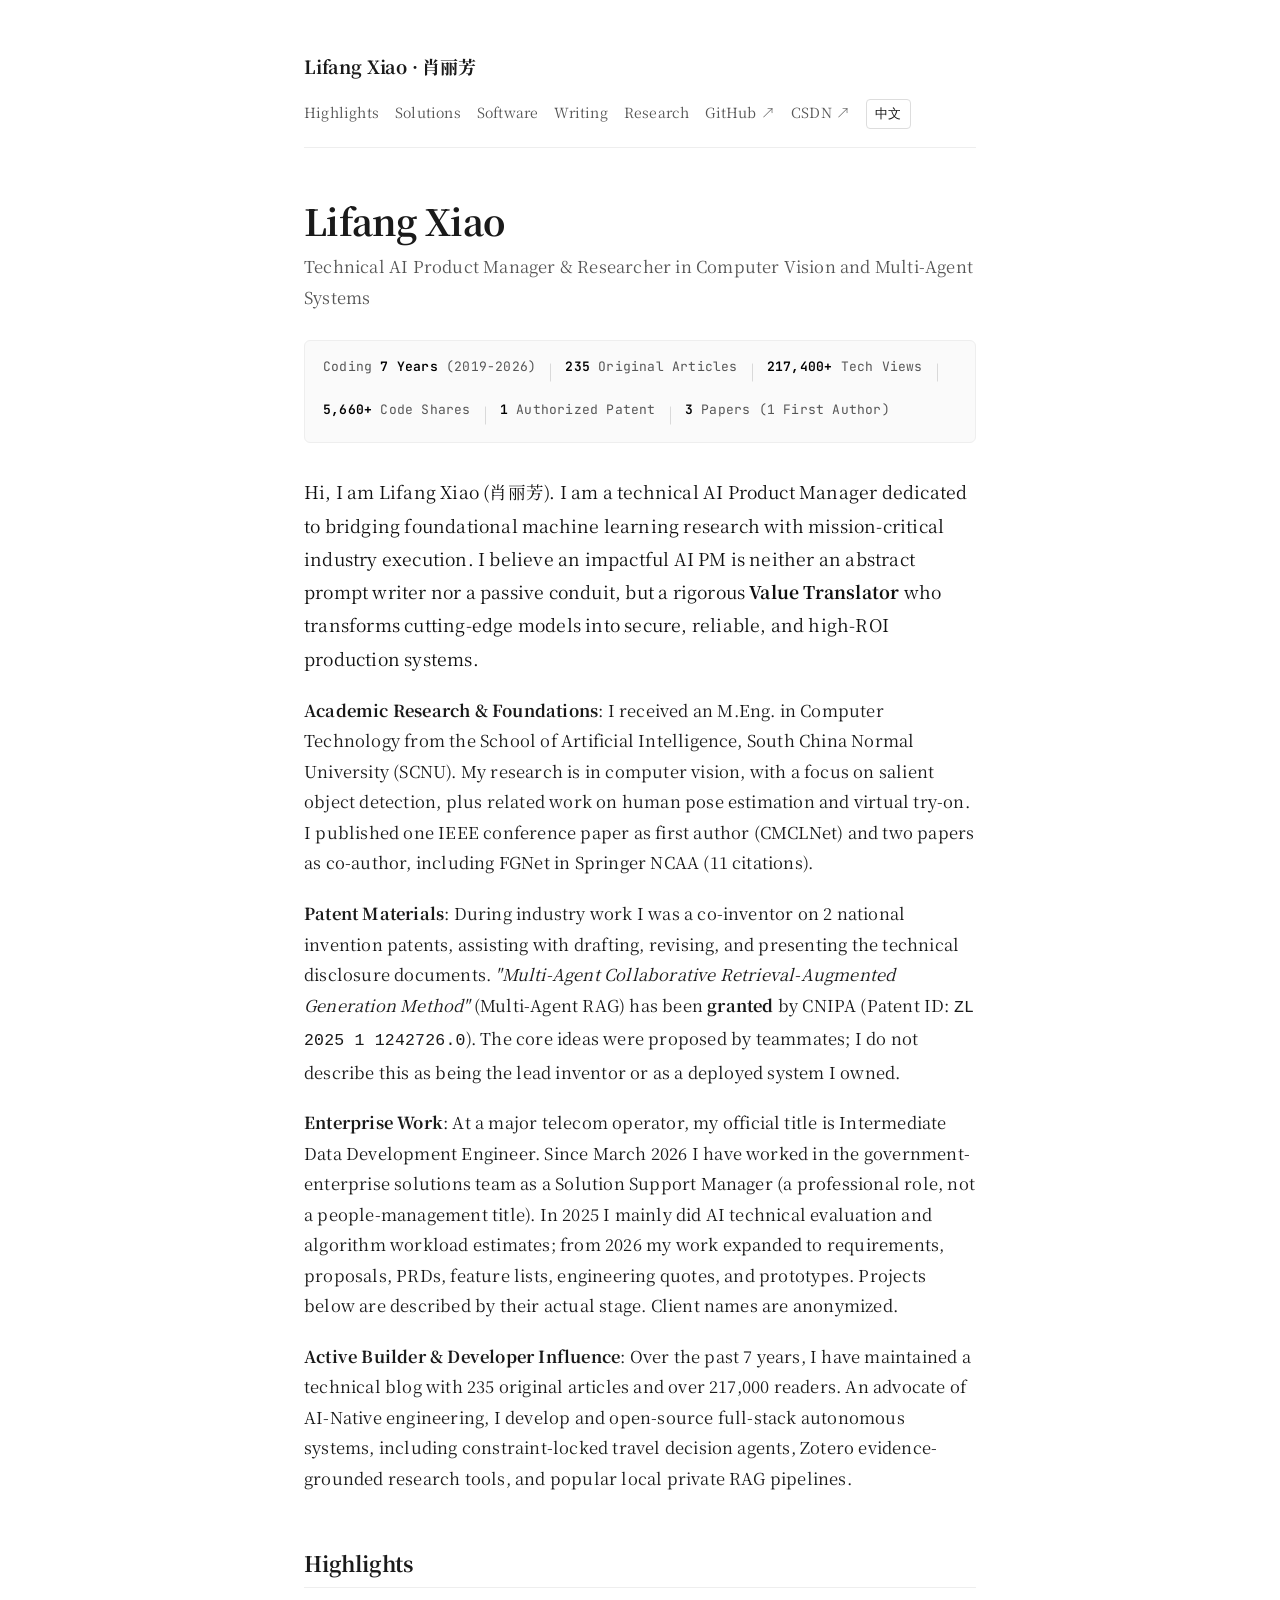
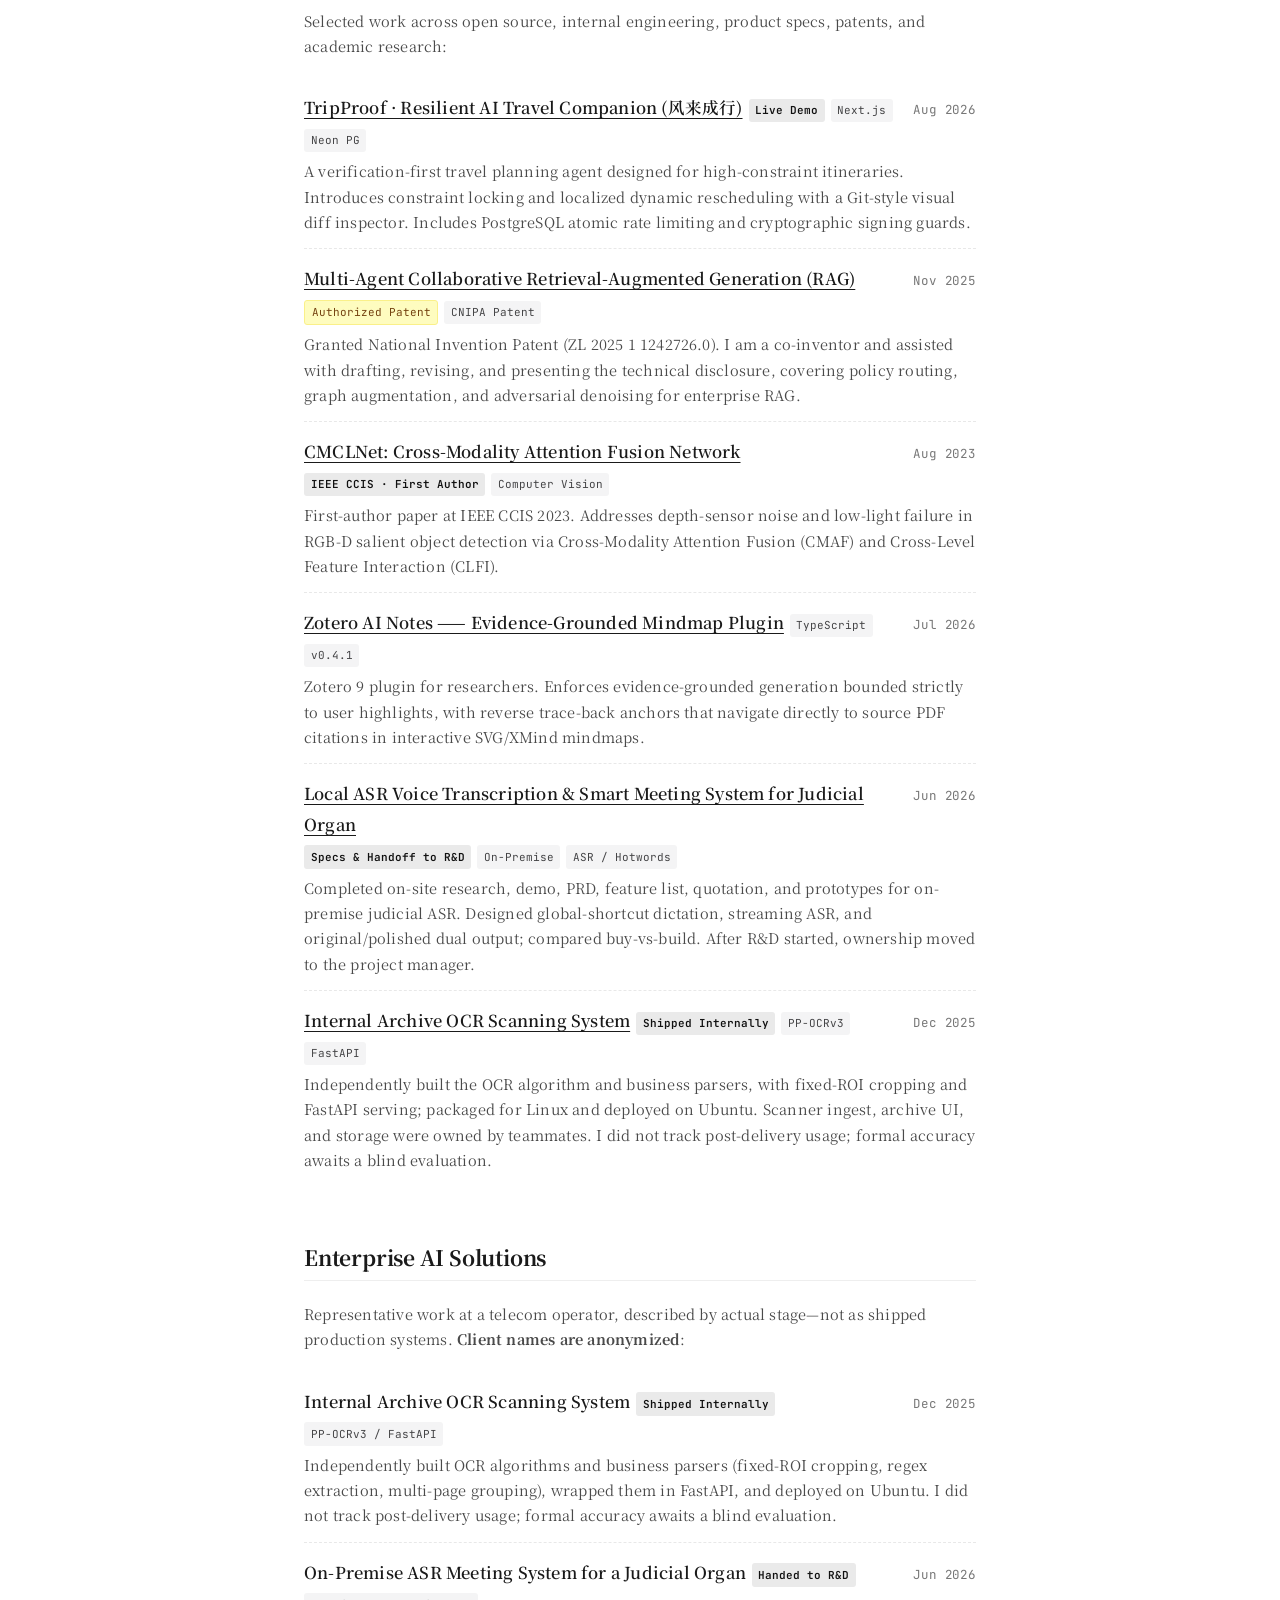
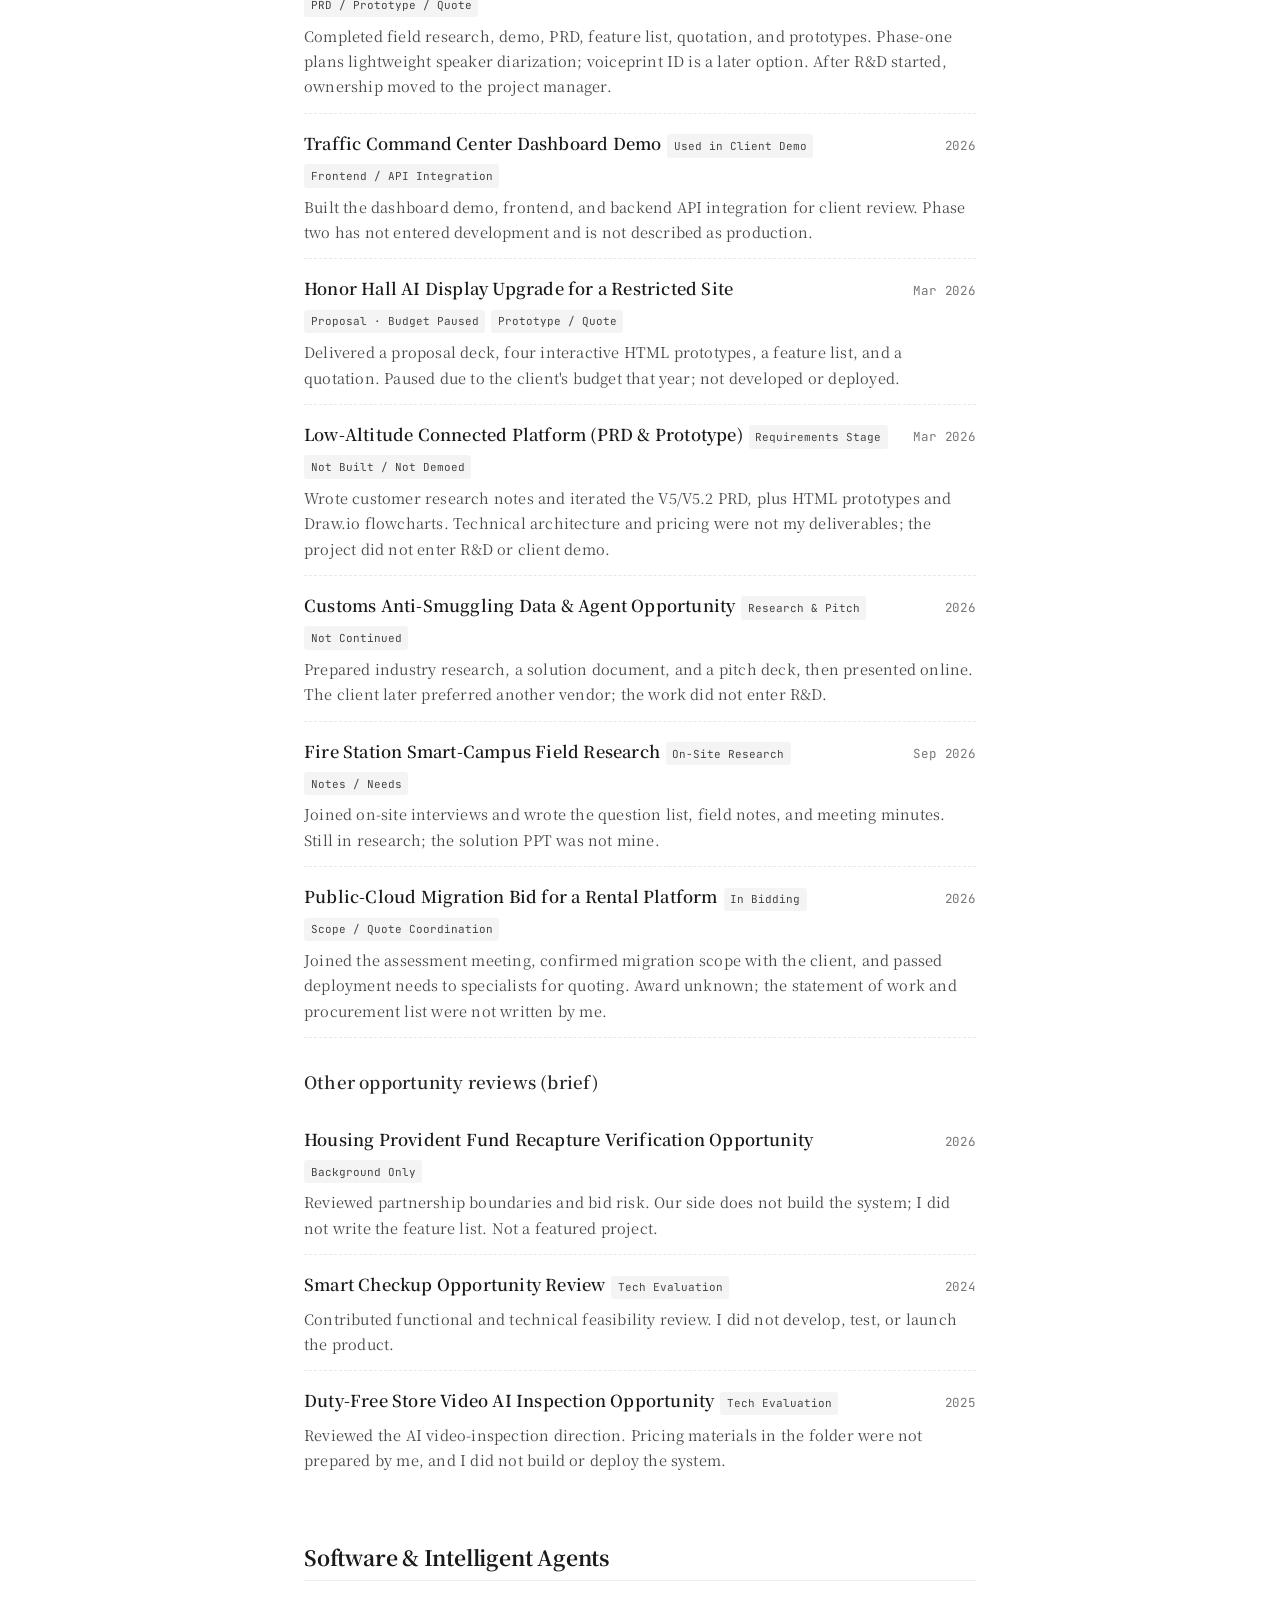
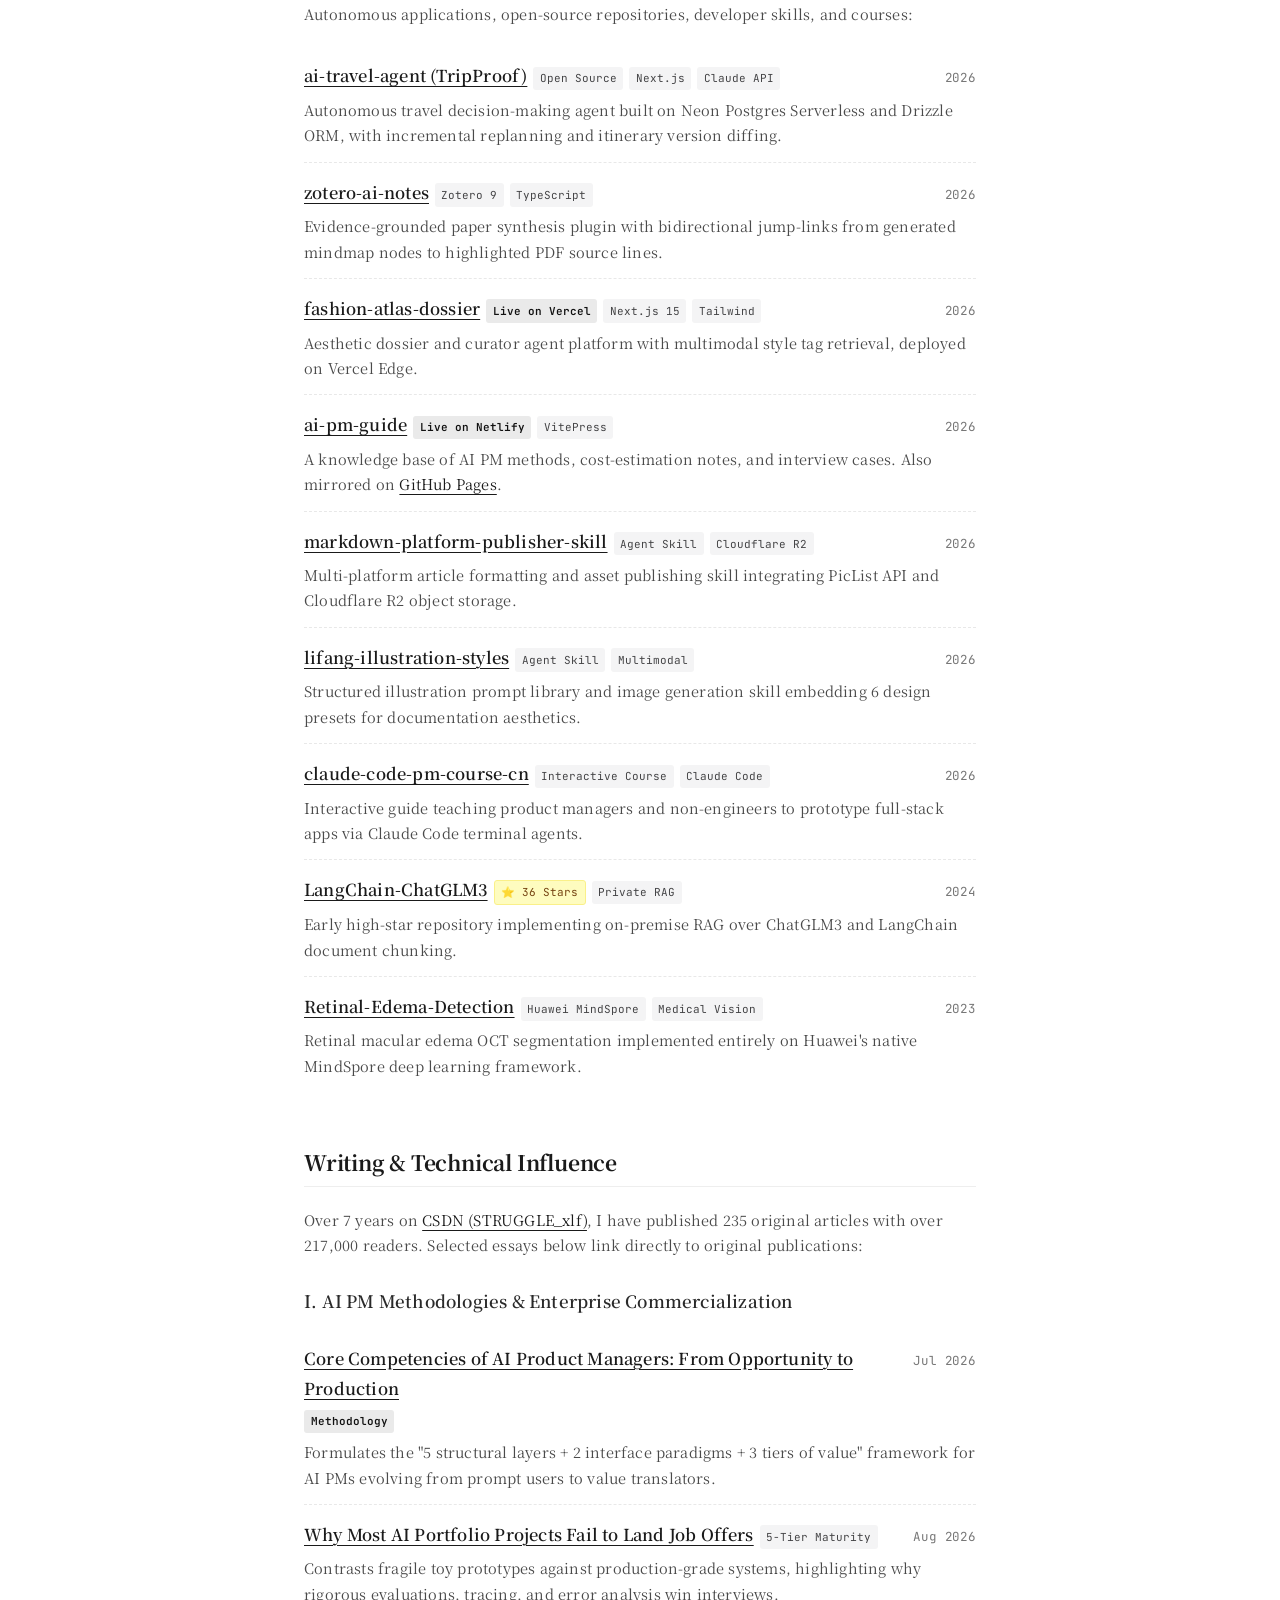
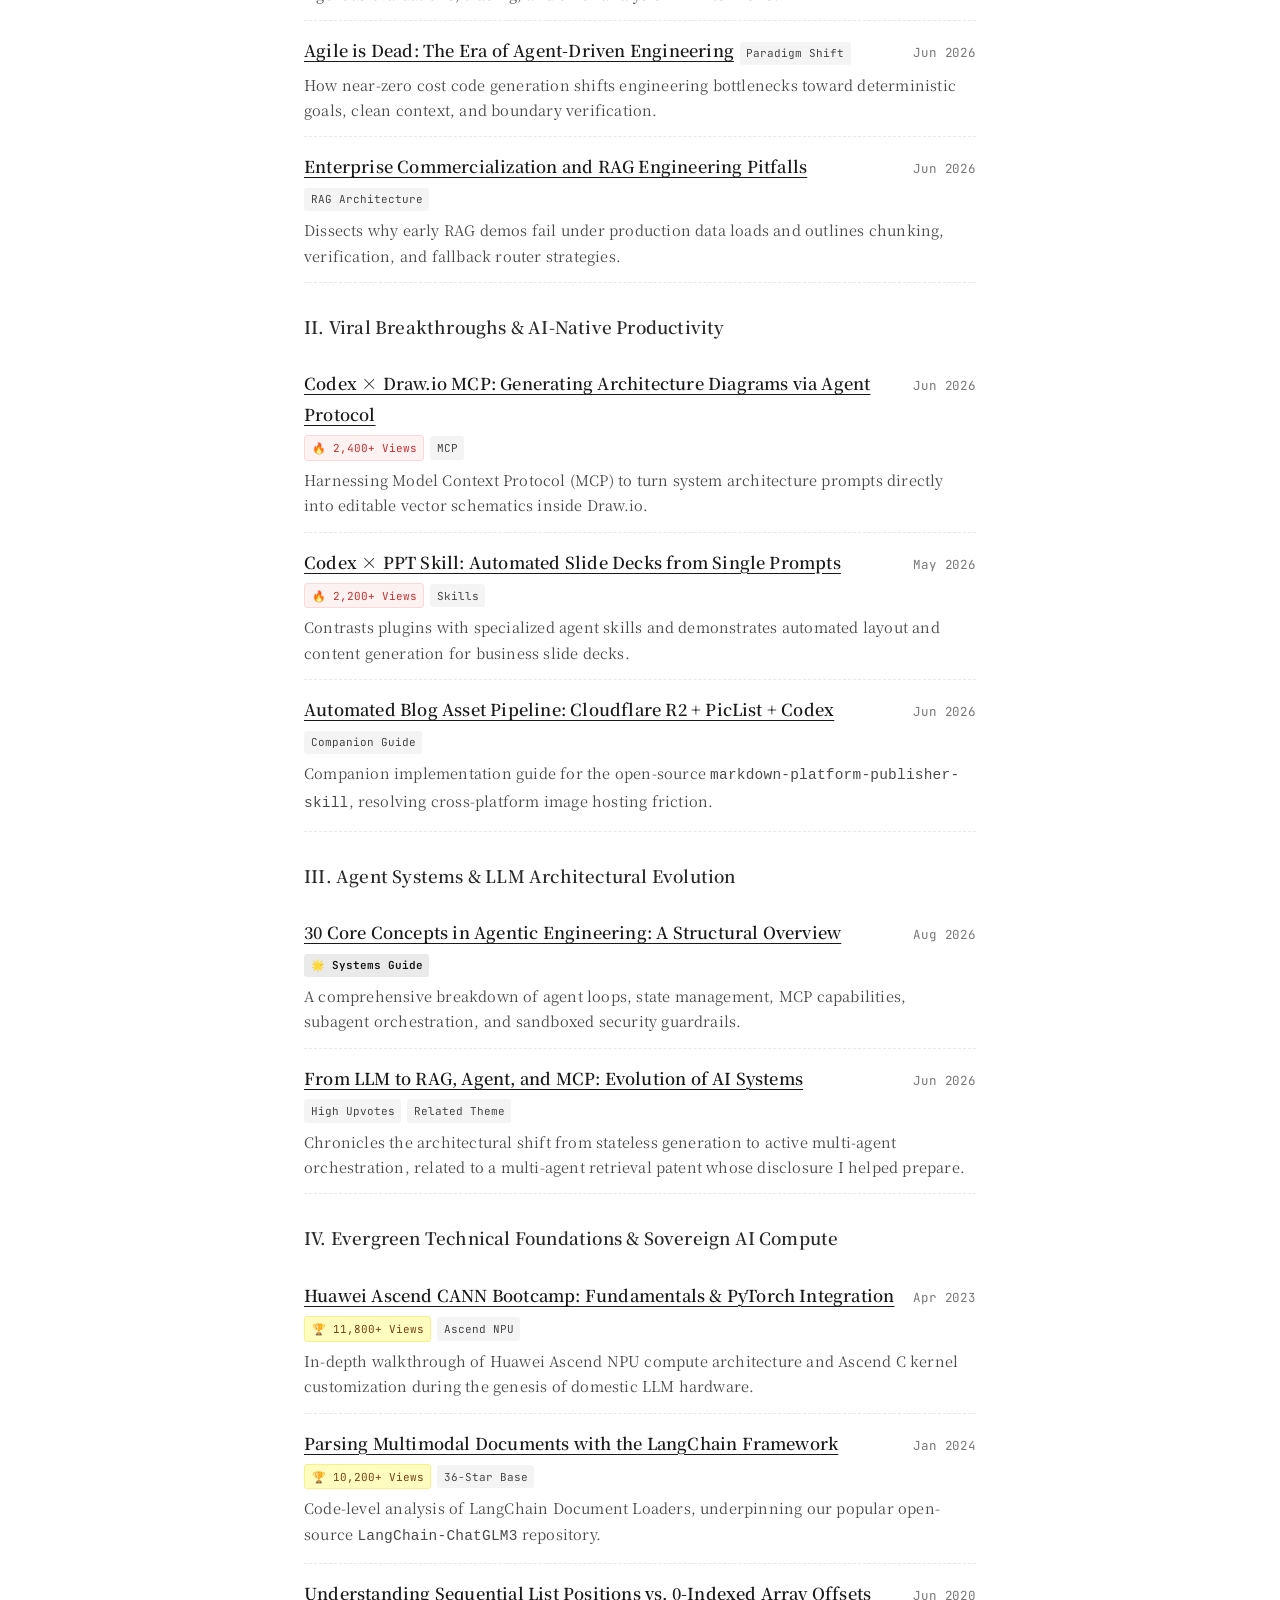
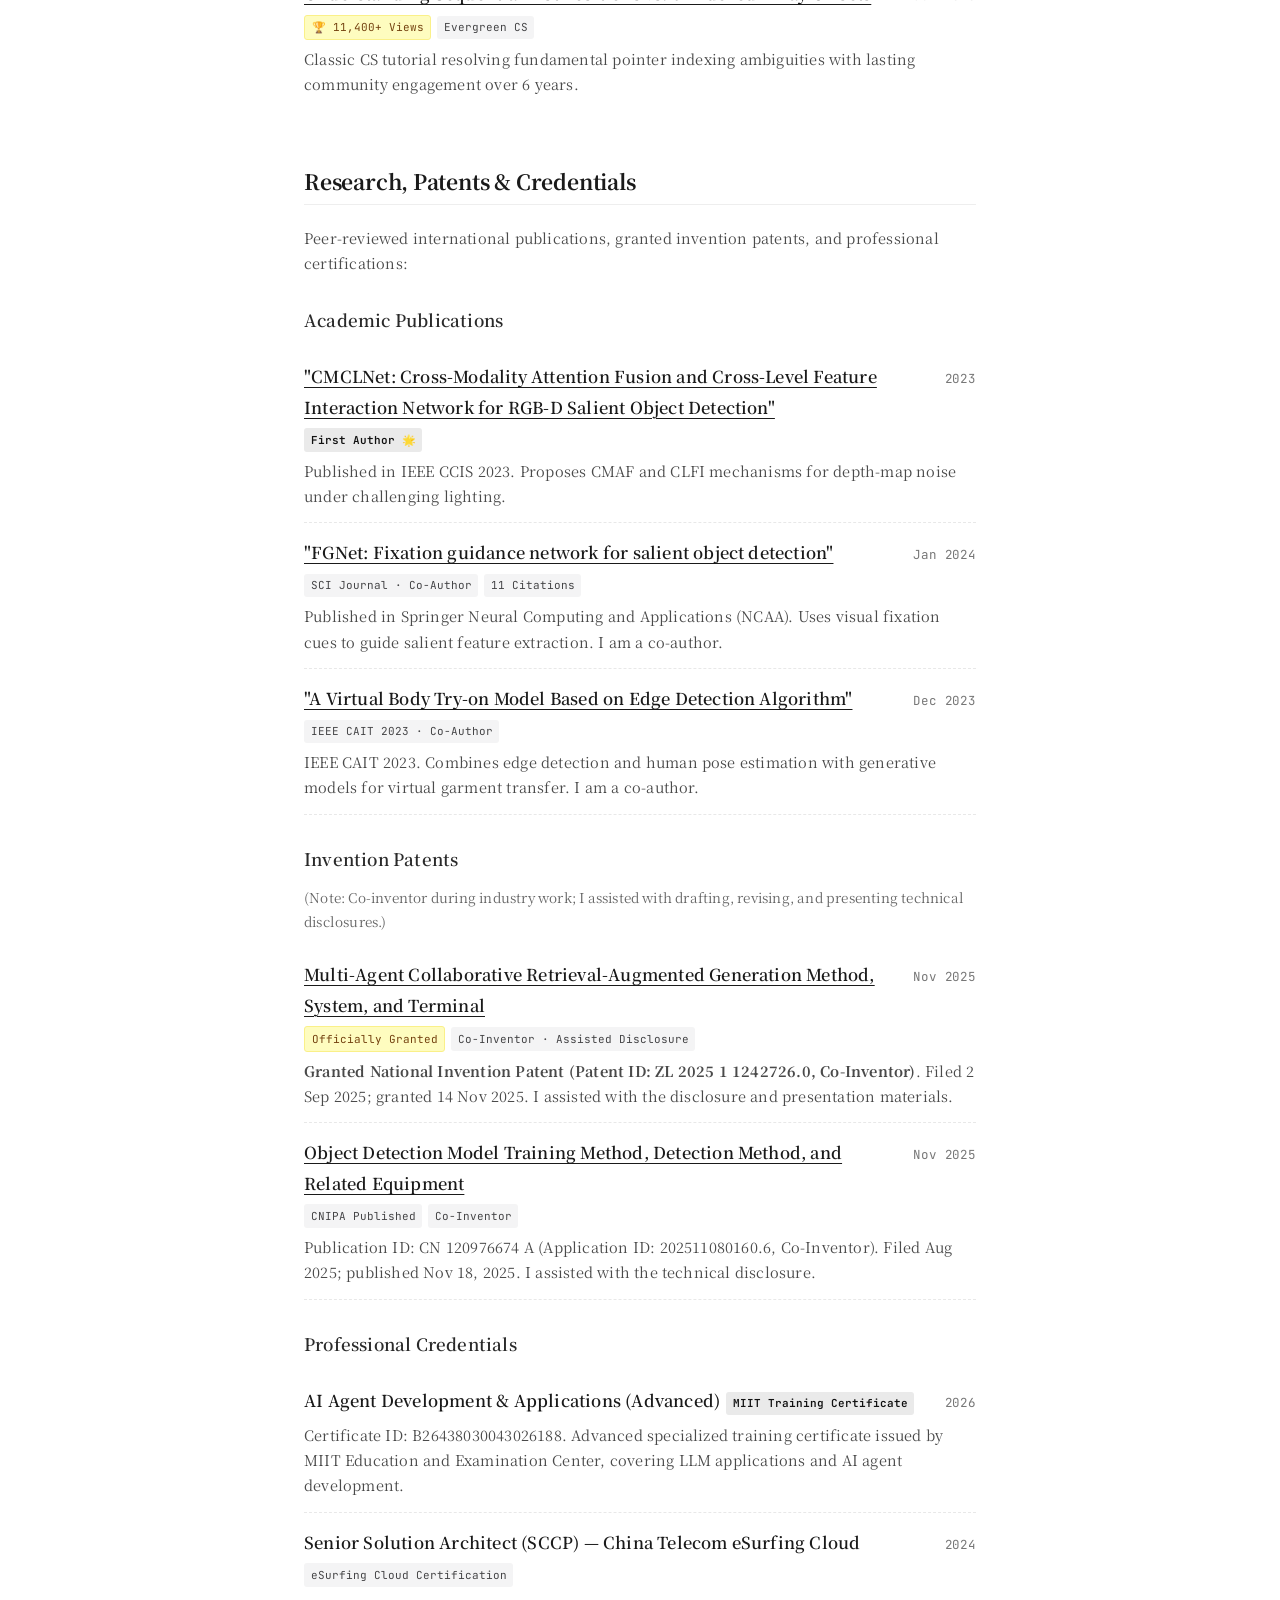
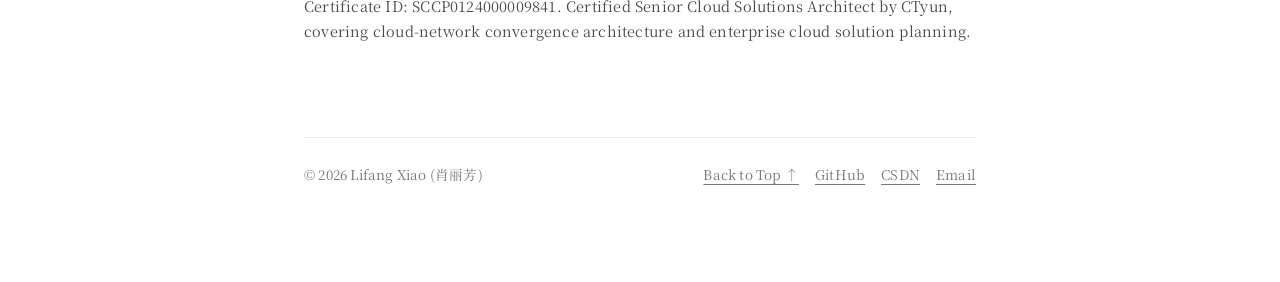
==== commit 4a9b35d8: "feat: upgrade Patent 2 link to official published document CN120976674A" ====
--- a/en/index.html
+++ b/en/index.html
@@ -696,14 +696,14 @@
         <div class="work-item">
           <div class="workline">
             <div class="work-title-group">
-              <a href="https://patents.google.com/?q=202511080160" target="_blank" rel="noopener" class="work-title">Object Detection Model Training Method, Detection Method, and Related Equipment</a>
-              <span class="badge">Disclosure Materials</span>
+              <a href="https://patents.google.com/patent/CN120976674A/en" target="_blank" rel="noopener" class="work-title">Object Detection Model Training Method, Detection Method, and Related Equipment</a>
+              <span class="badge">CNIPA Published</span>
               <span class="badge">Co-Inventor</span>
             </div>
-            <div class="work-date">2025</div>
-          </div>
-          <p class="work-desc">
-            Application ID: 202511080160.6 (Co-Inventor). I assisted with the technical disclosure.
+            <div class="work-date">Nov 2025</div>
+          </div>
+          <p class="work-desc">
+            Publication ID: CN 120976674 A (Application ID: 202511080160.6, Co-Inventor). Filed Aug 2025; published Nov 18, 2025. I assisted with the technical disclosure.
           </p>
         </div>
 
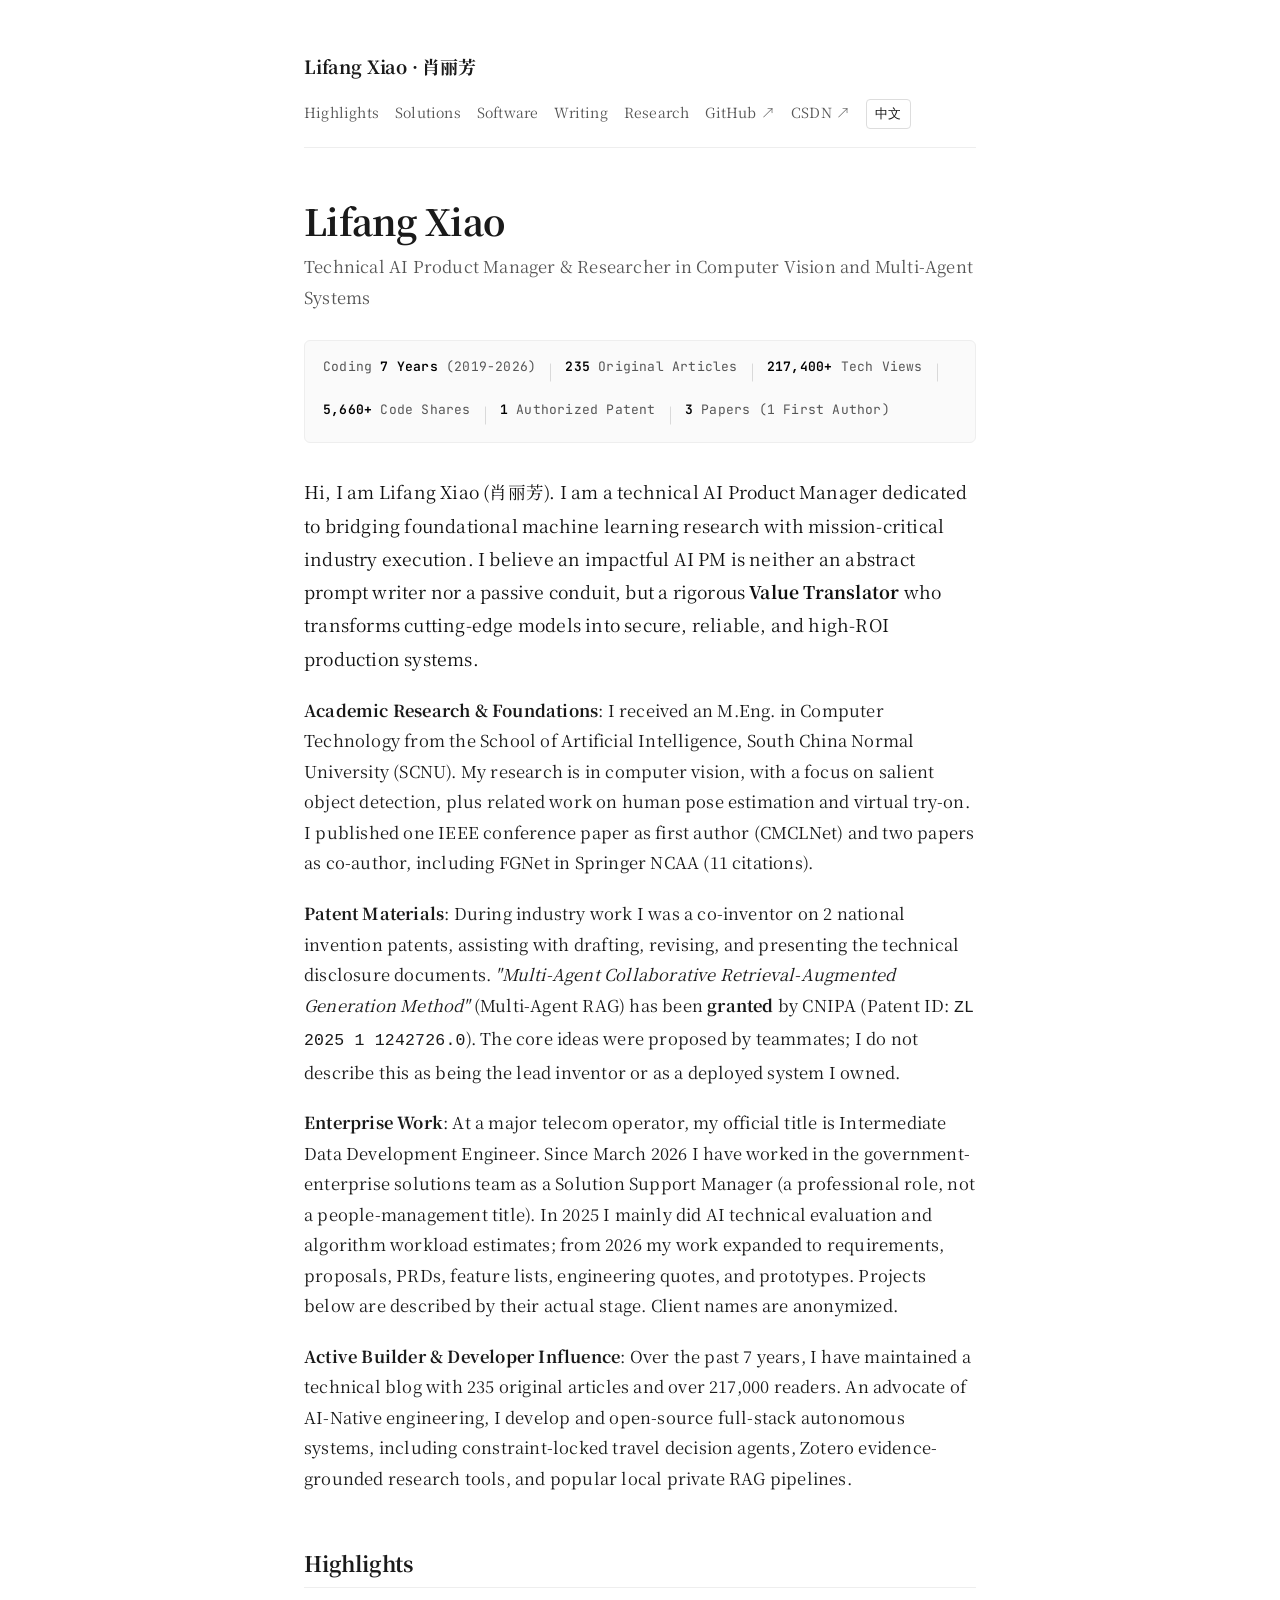
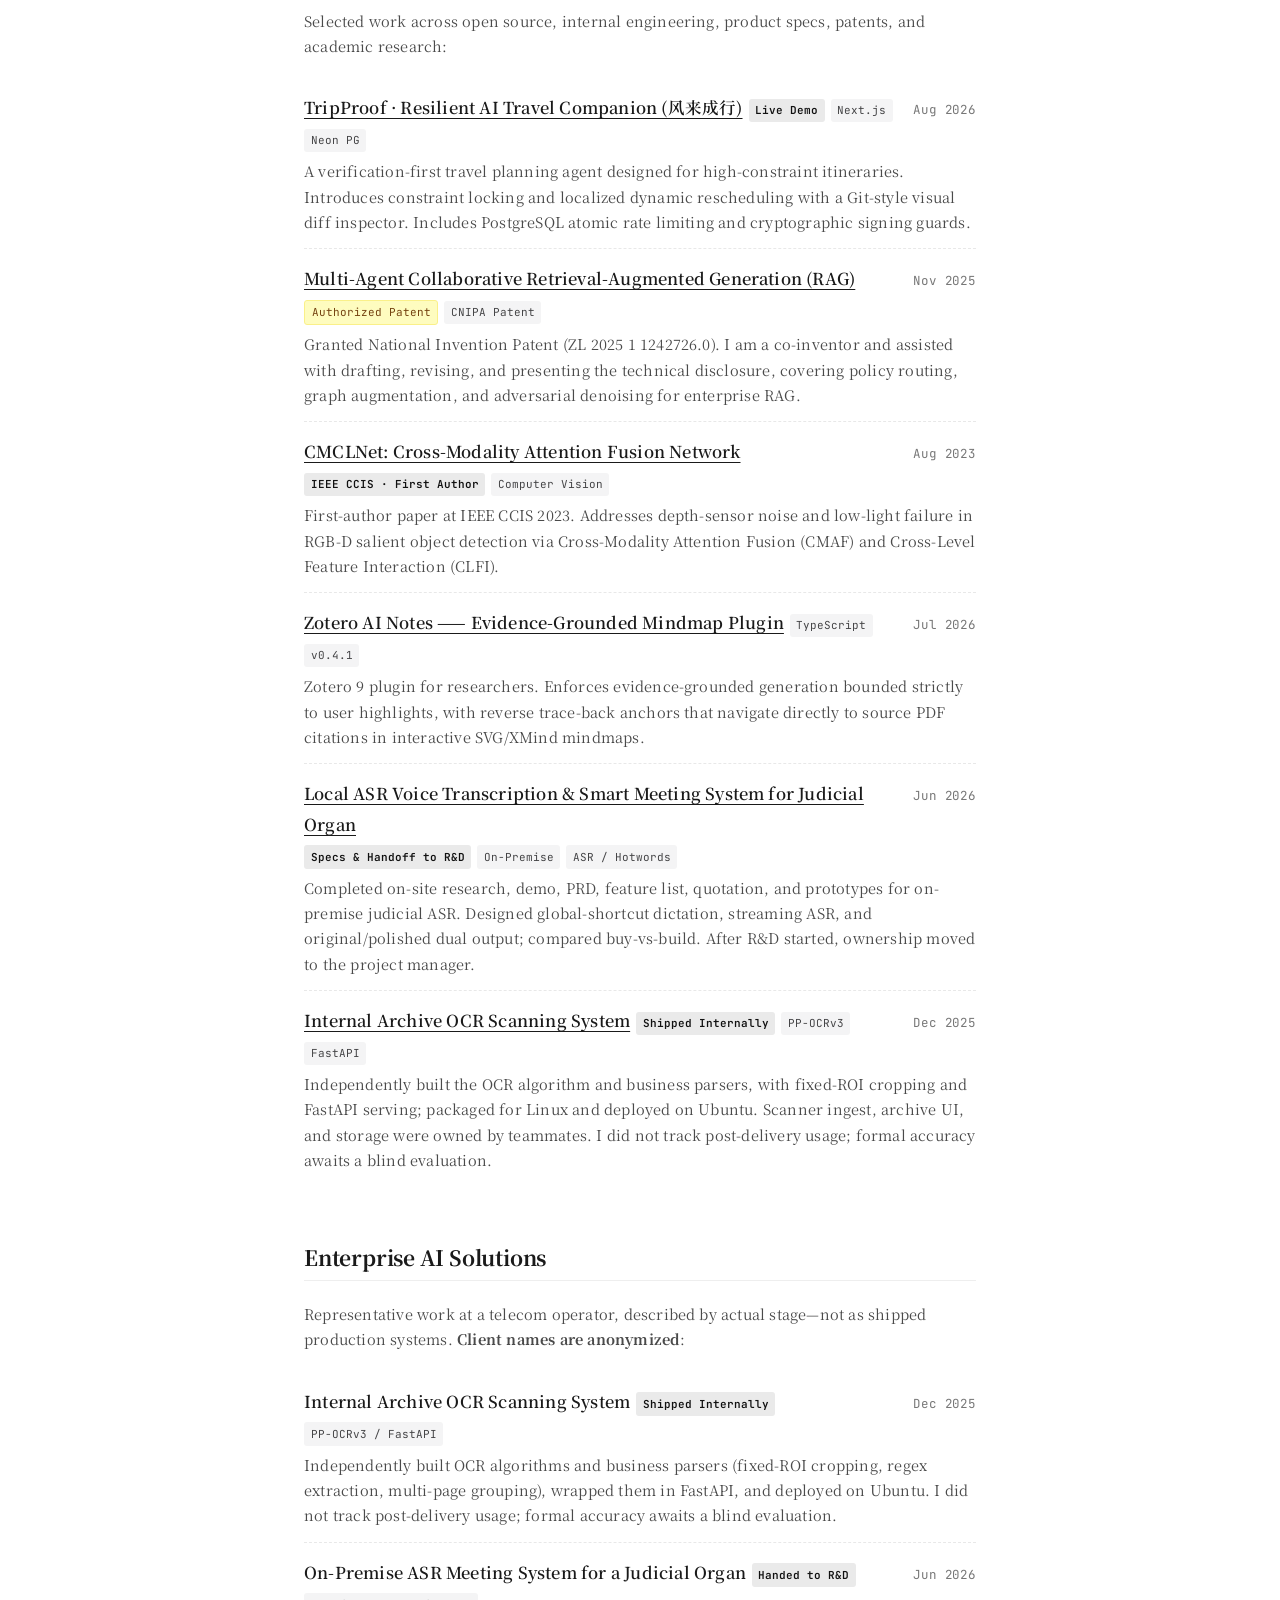
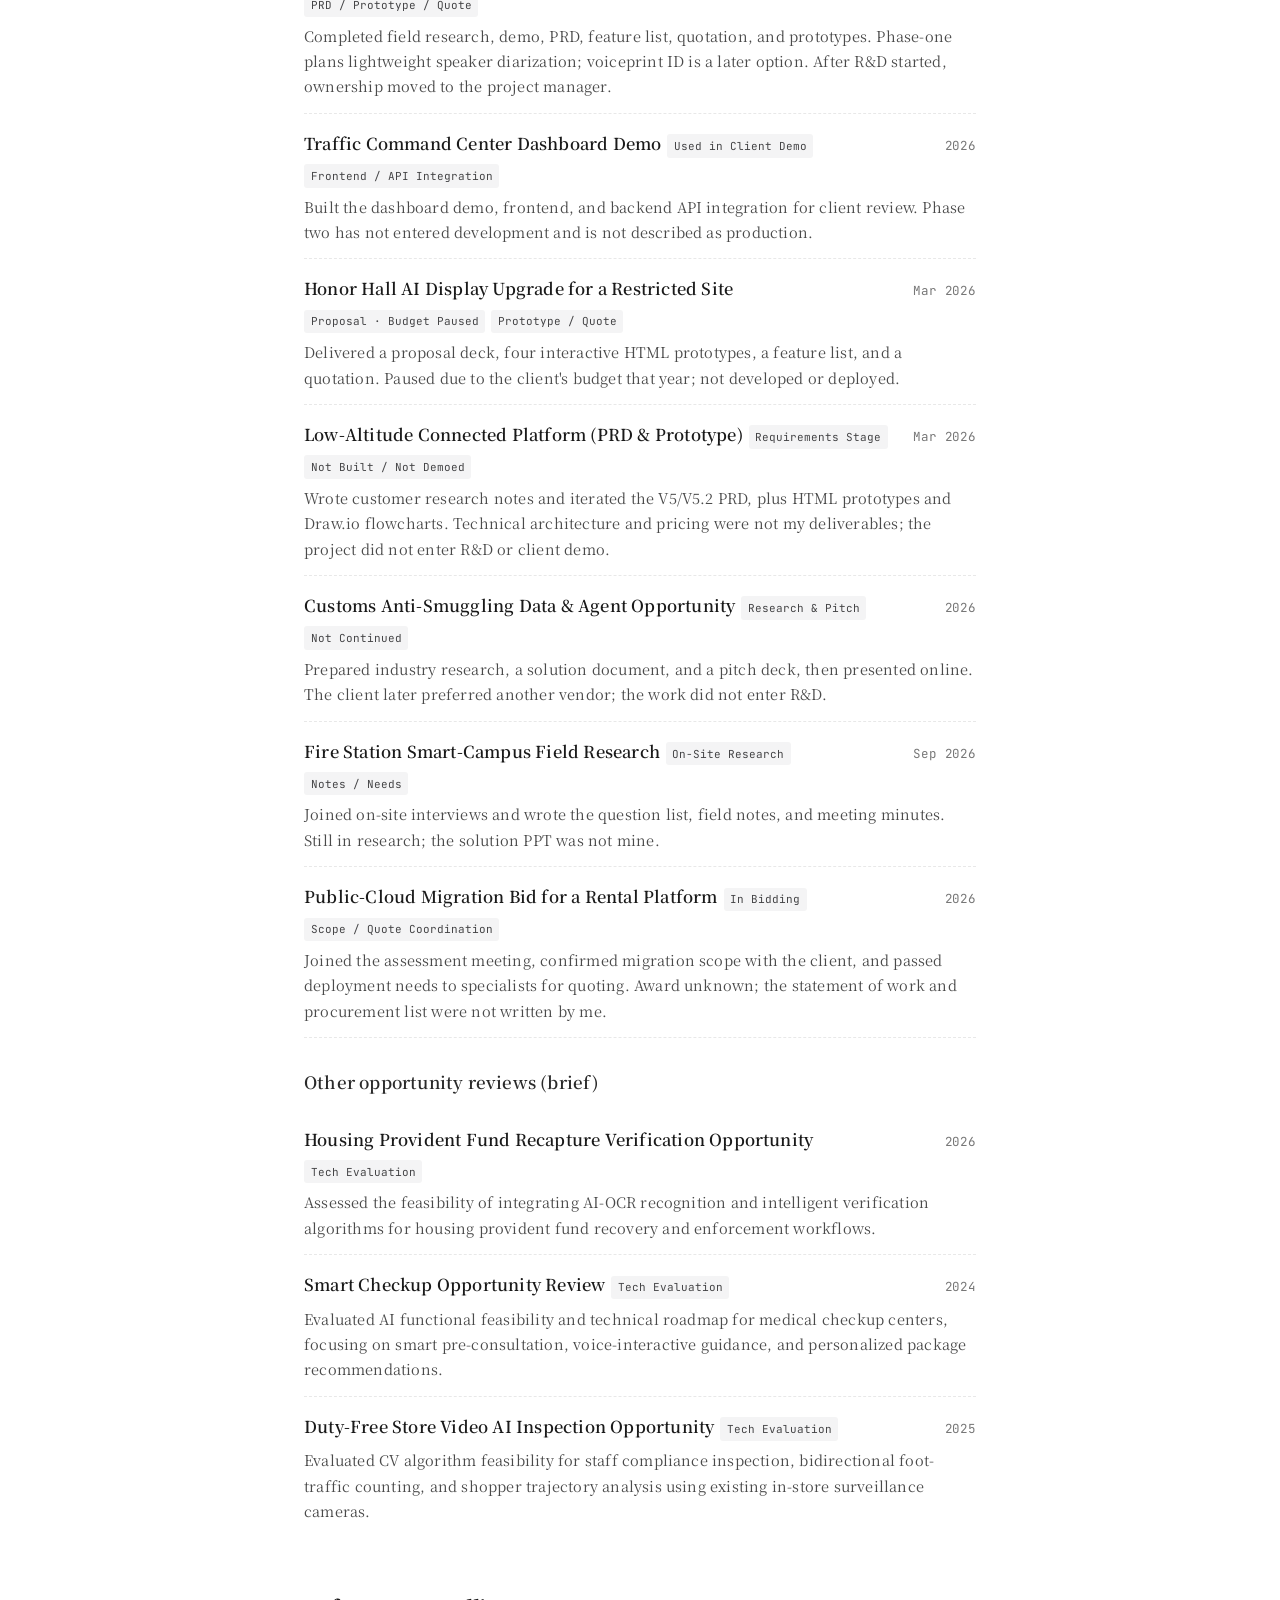
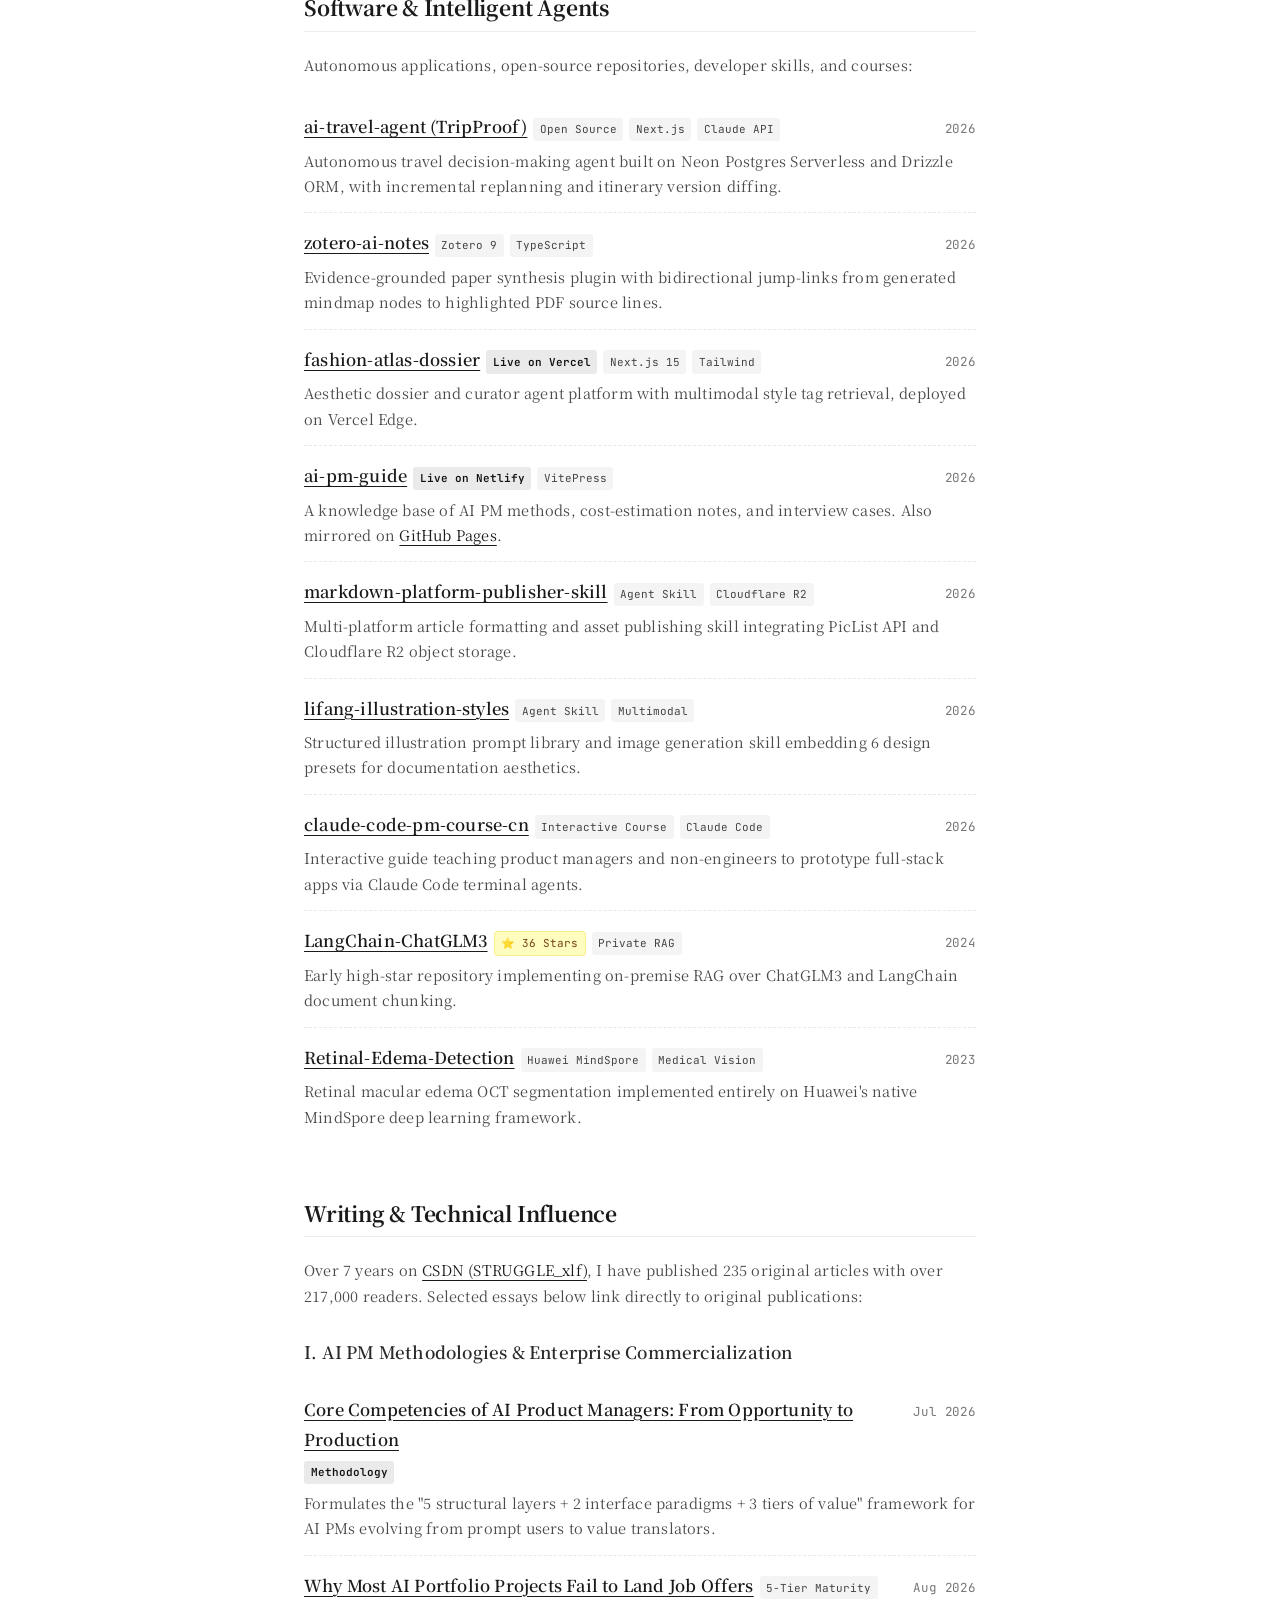
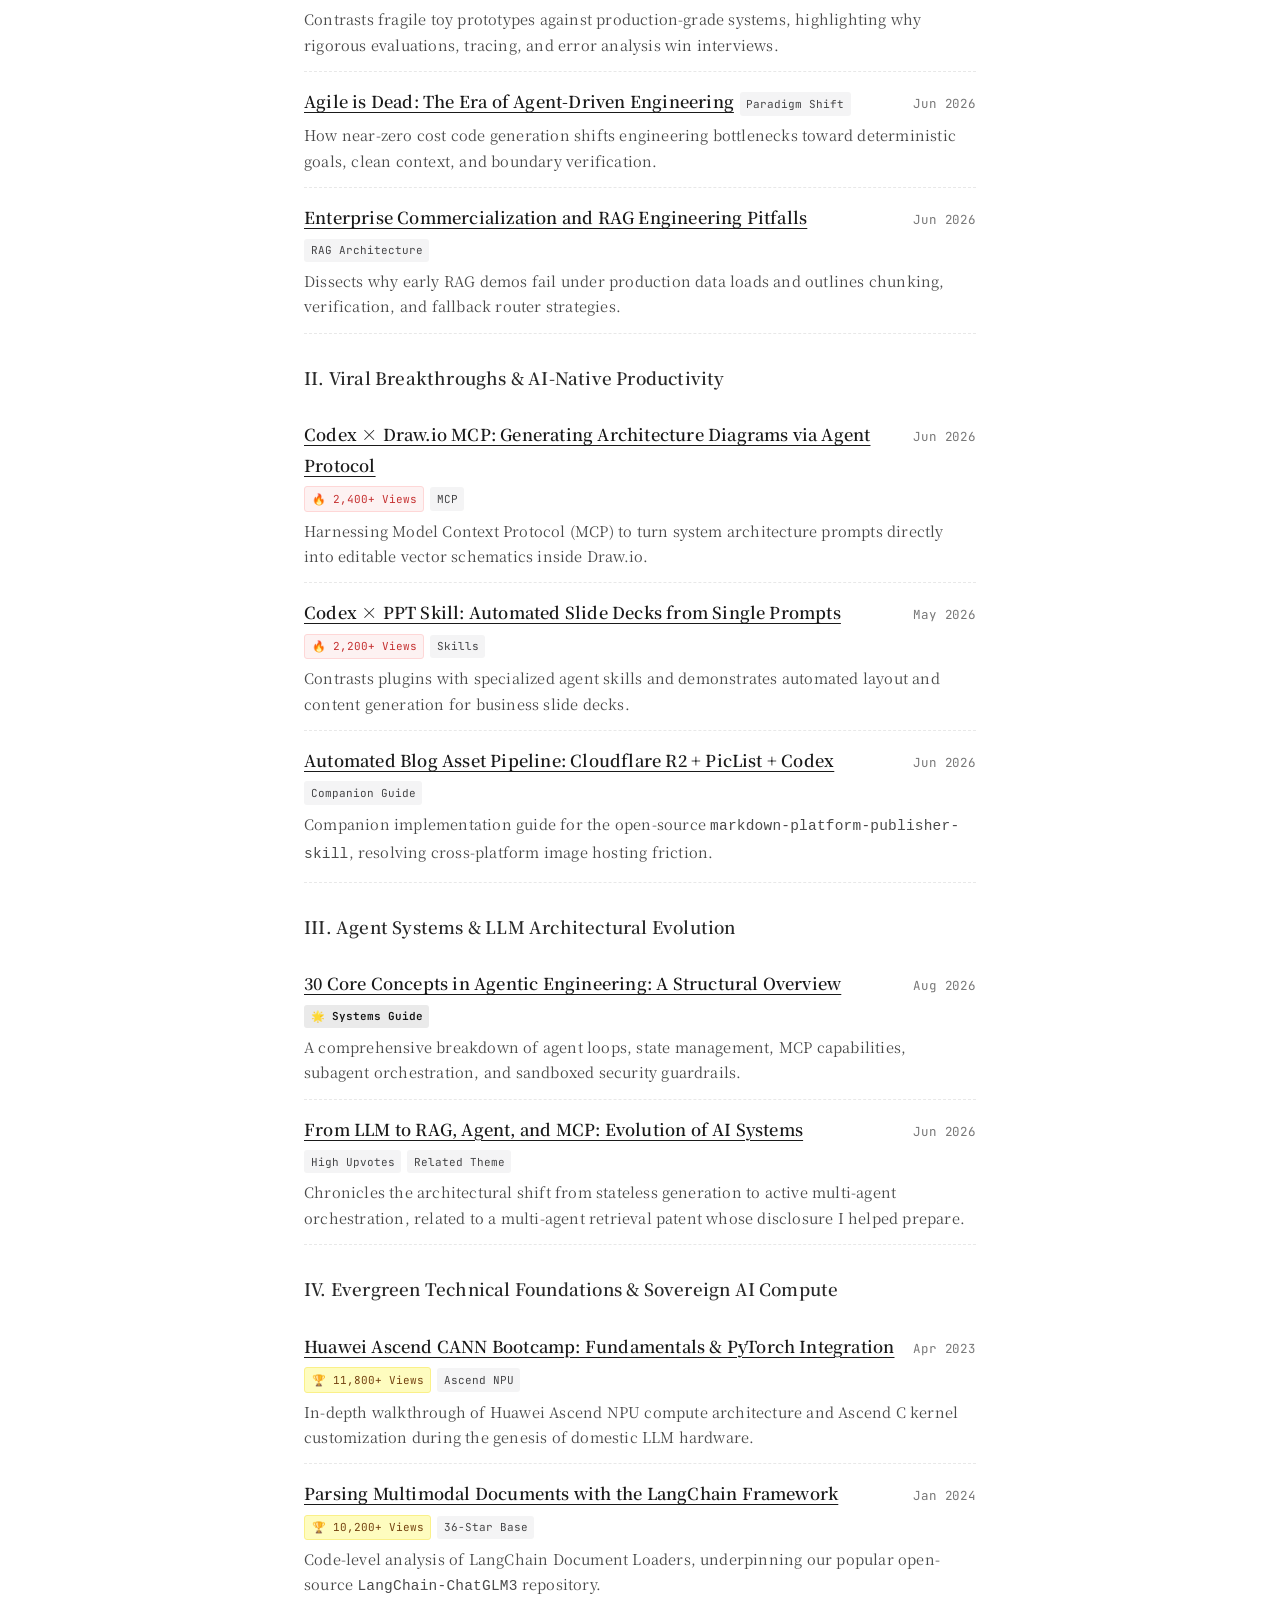
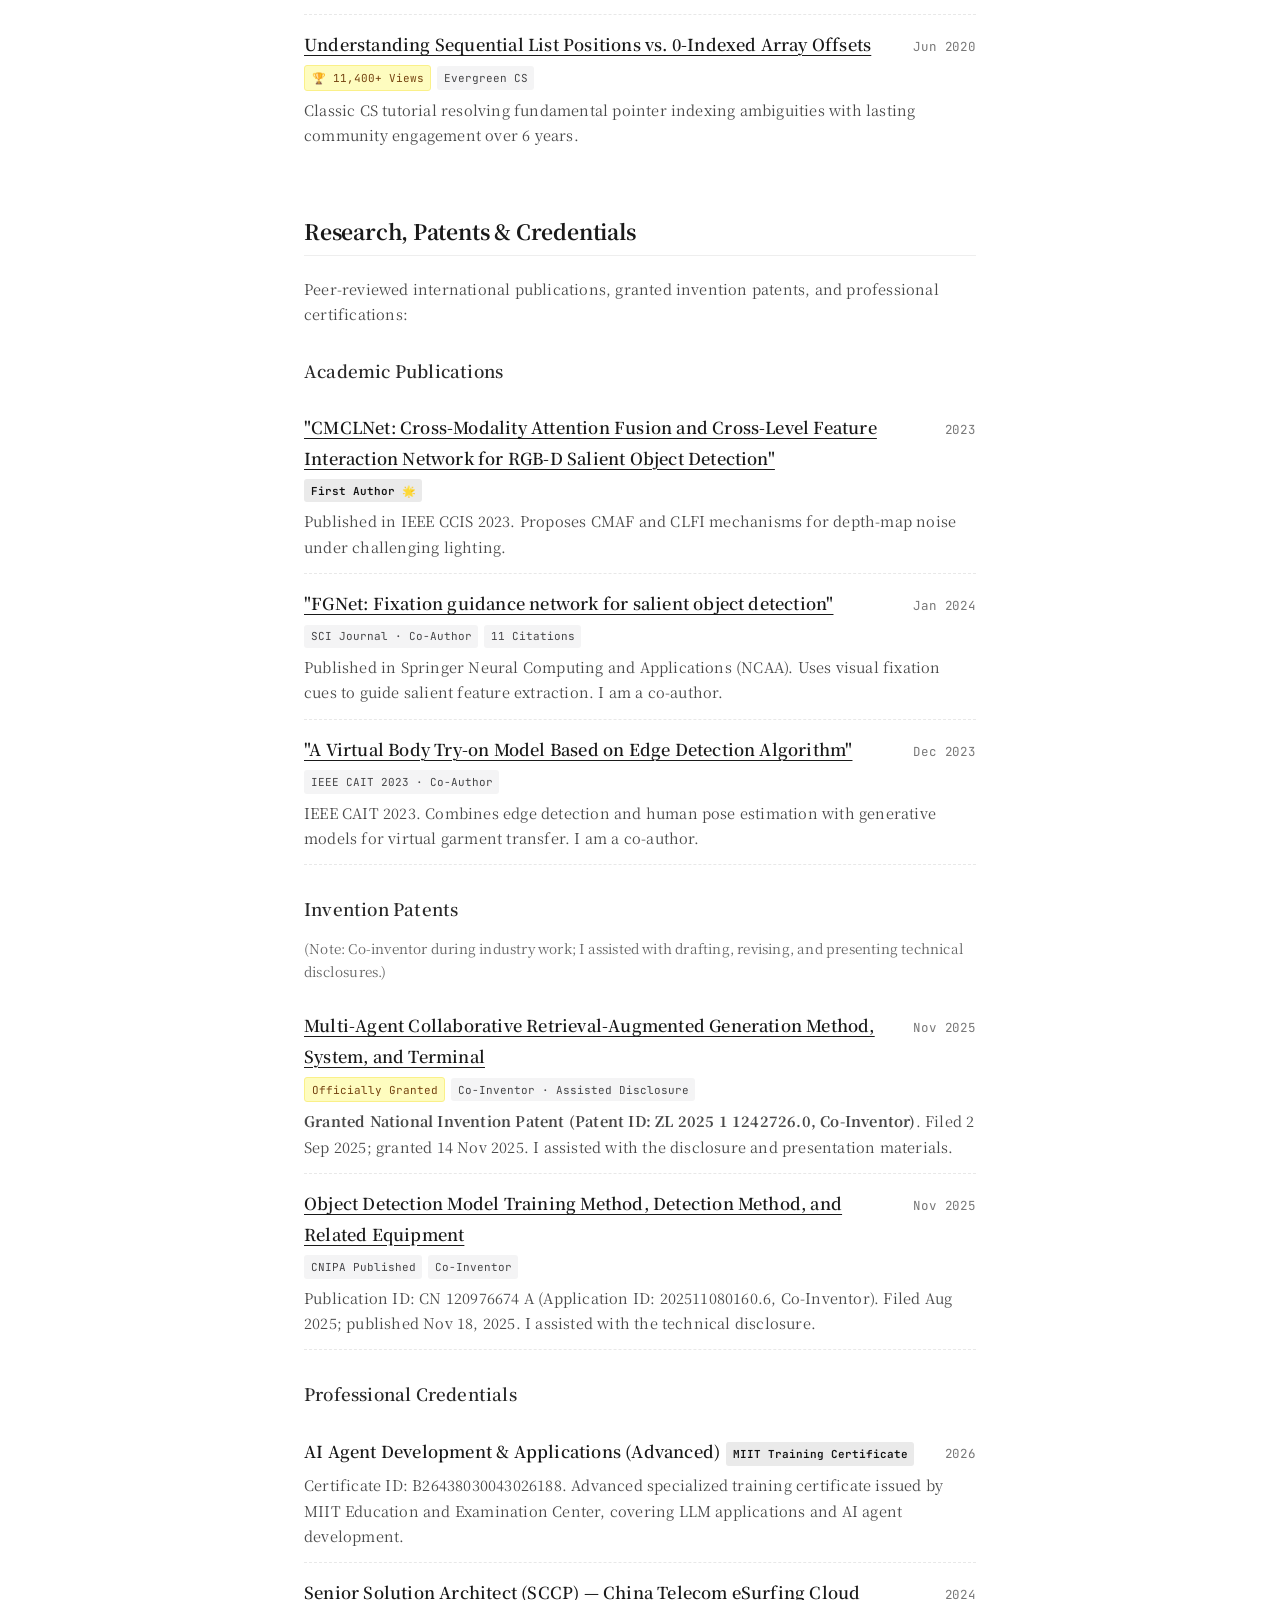
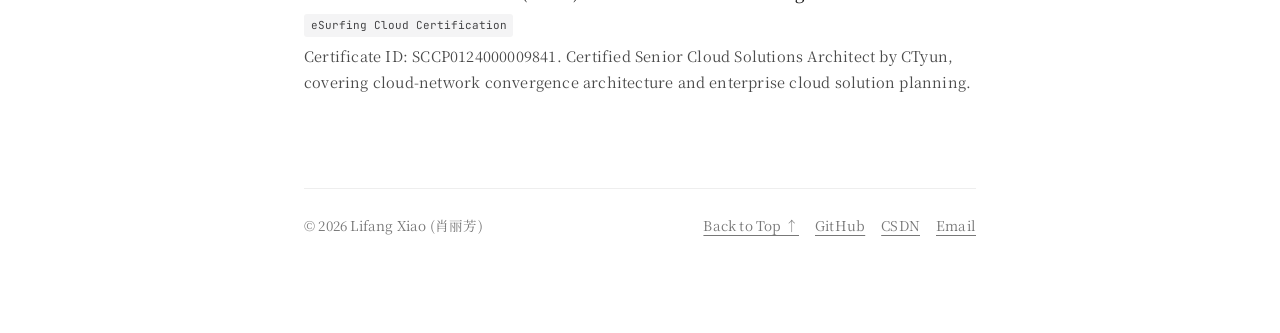
==== commit 3d74c62f: "fix: sanitize opportunity descriptions and remove telecom branding" ====
--- a/en/index.html
+++ b/en/index.html
@@ -289,11 +289,11 @@
           <div class="workline">
             <div class="work-title-group">
               <span class="work-title">Housing Provident Fund Recapture Verification Opportunity</span>
-              <span class="badge">Background Only</span>
-            </div>
-            <div class="work-date">2026</div>
-          </div>
-          <p class="work-desc">Reviewed partnership boundaries and bid risk. Our side does not build the system; I did not write the feature list. Not a featured project.</p>
+              <span class="badge">Tech Evaluation</span>
+            </div>
+            <div class="work-date">2026</div>
+          </div>
+          <p class="work-desc">Assessed the feasibility of integrating AI-OCR recognition and intelligent verification algorithms for housing provident fund recovery and enforcement workflows.</p>
         </div>
         <div class="work-item">
           <div class="workline">
@@ -303,7 +303,7 @@
             </div>
             <div class="work-date">2024</div>
           </div>
-          <p class="work-desc">Contributed functional and technical feasibility review. I did not develop, test, or launch the product.</p>
+          <p class="work-desc">Evaluated AI functional feasibility and technical roadmap for medical checkup centers, focusing on smart pre-consultation, voice-interactive guidance, and personalized package recommendations.</p>
         </div>
         <div class="work-item">
           <div class="workline">
@@ -313,7 +313,7 @@
             </div>
             <div class="work-date">2025</div>
           </div>
-          <p class="work-desc">Reviewed the AI video-inspection direction. Pricing materials in the folder were not prepared by me, and I did not build or deploy the system.</p>
+          <p class="work-desc">Evaluated CV algorithm feasibility for staff compliance inspection, bidirectional foot-traffic counting, and shopper trajectory analysis using existing in-store surveillance cameras.</p>
         </div>
       </section>
 
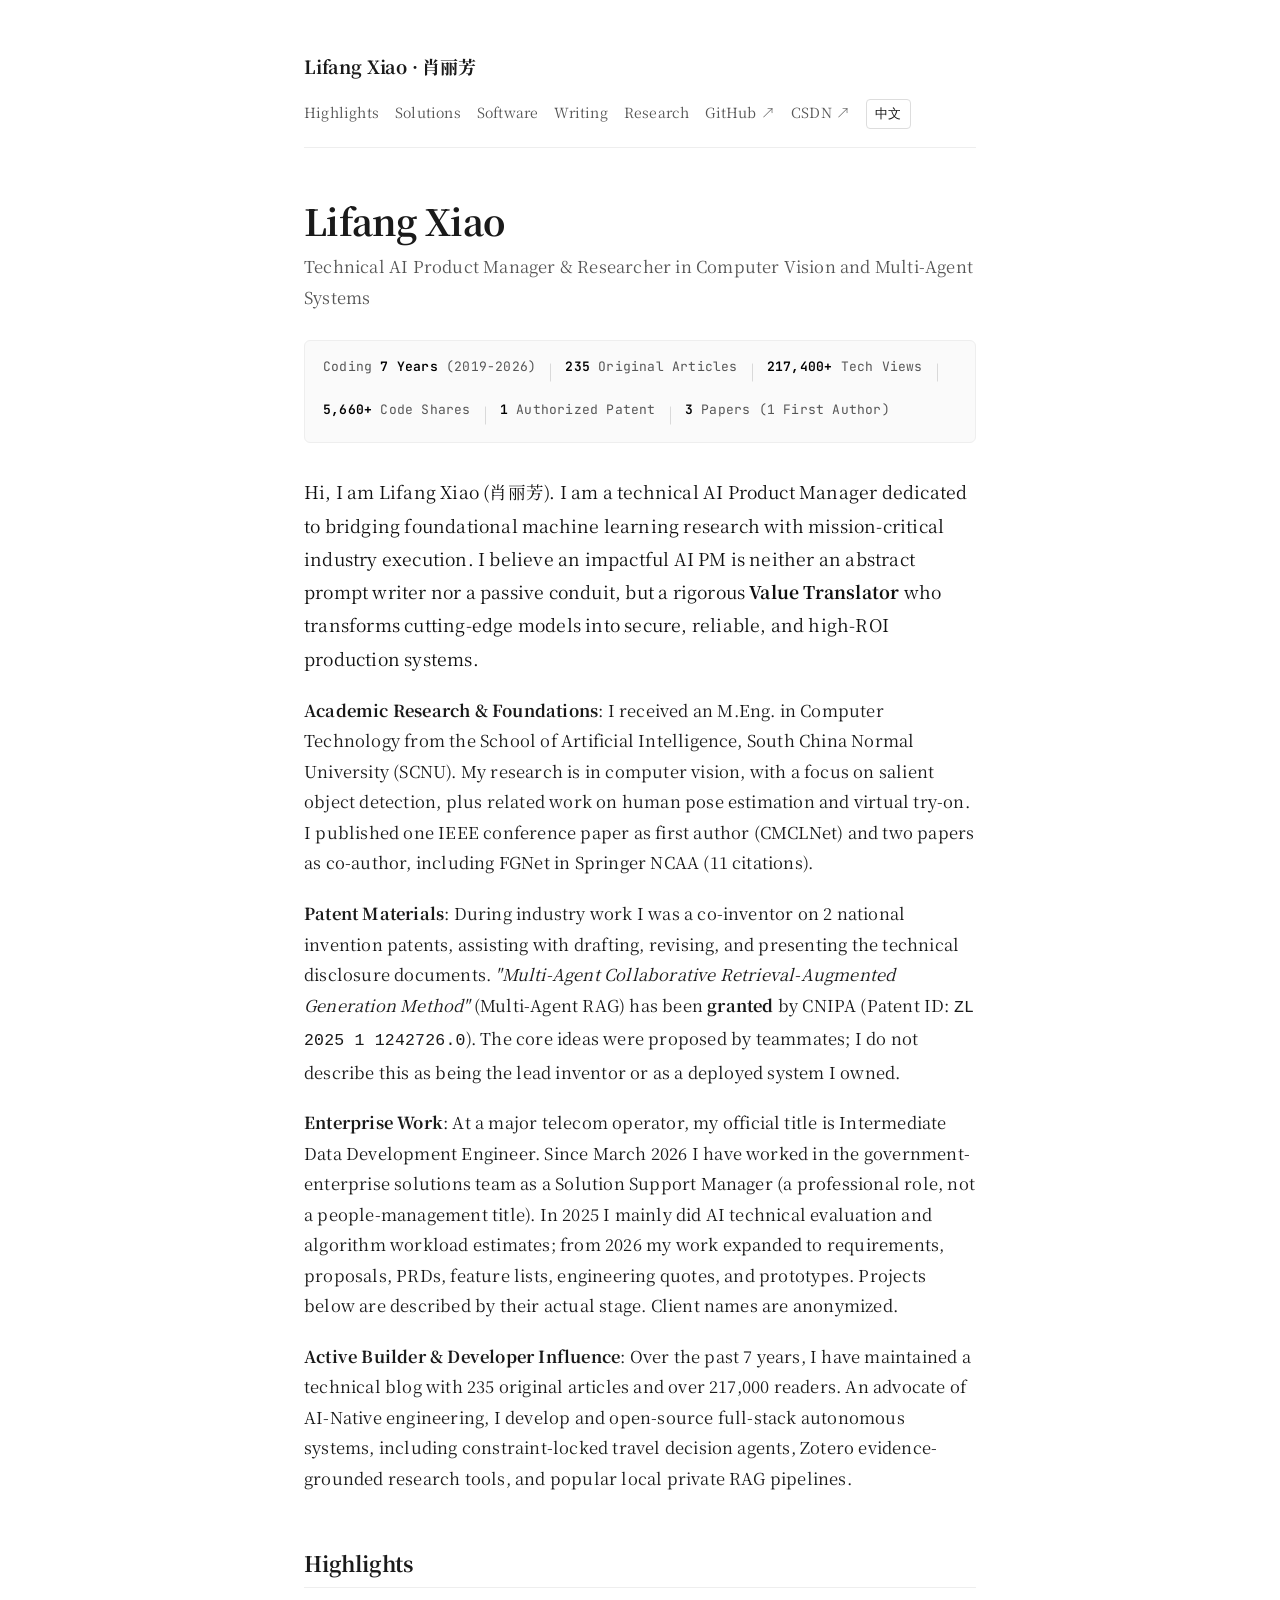
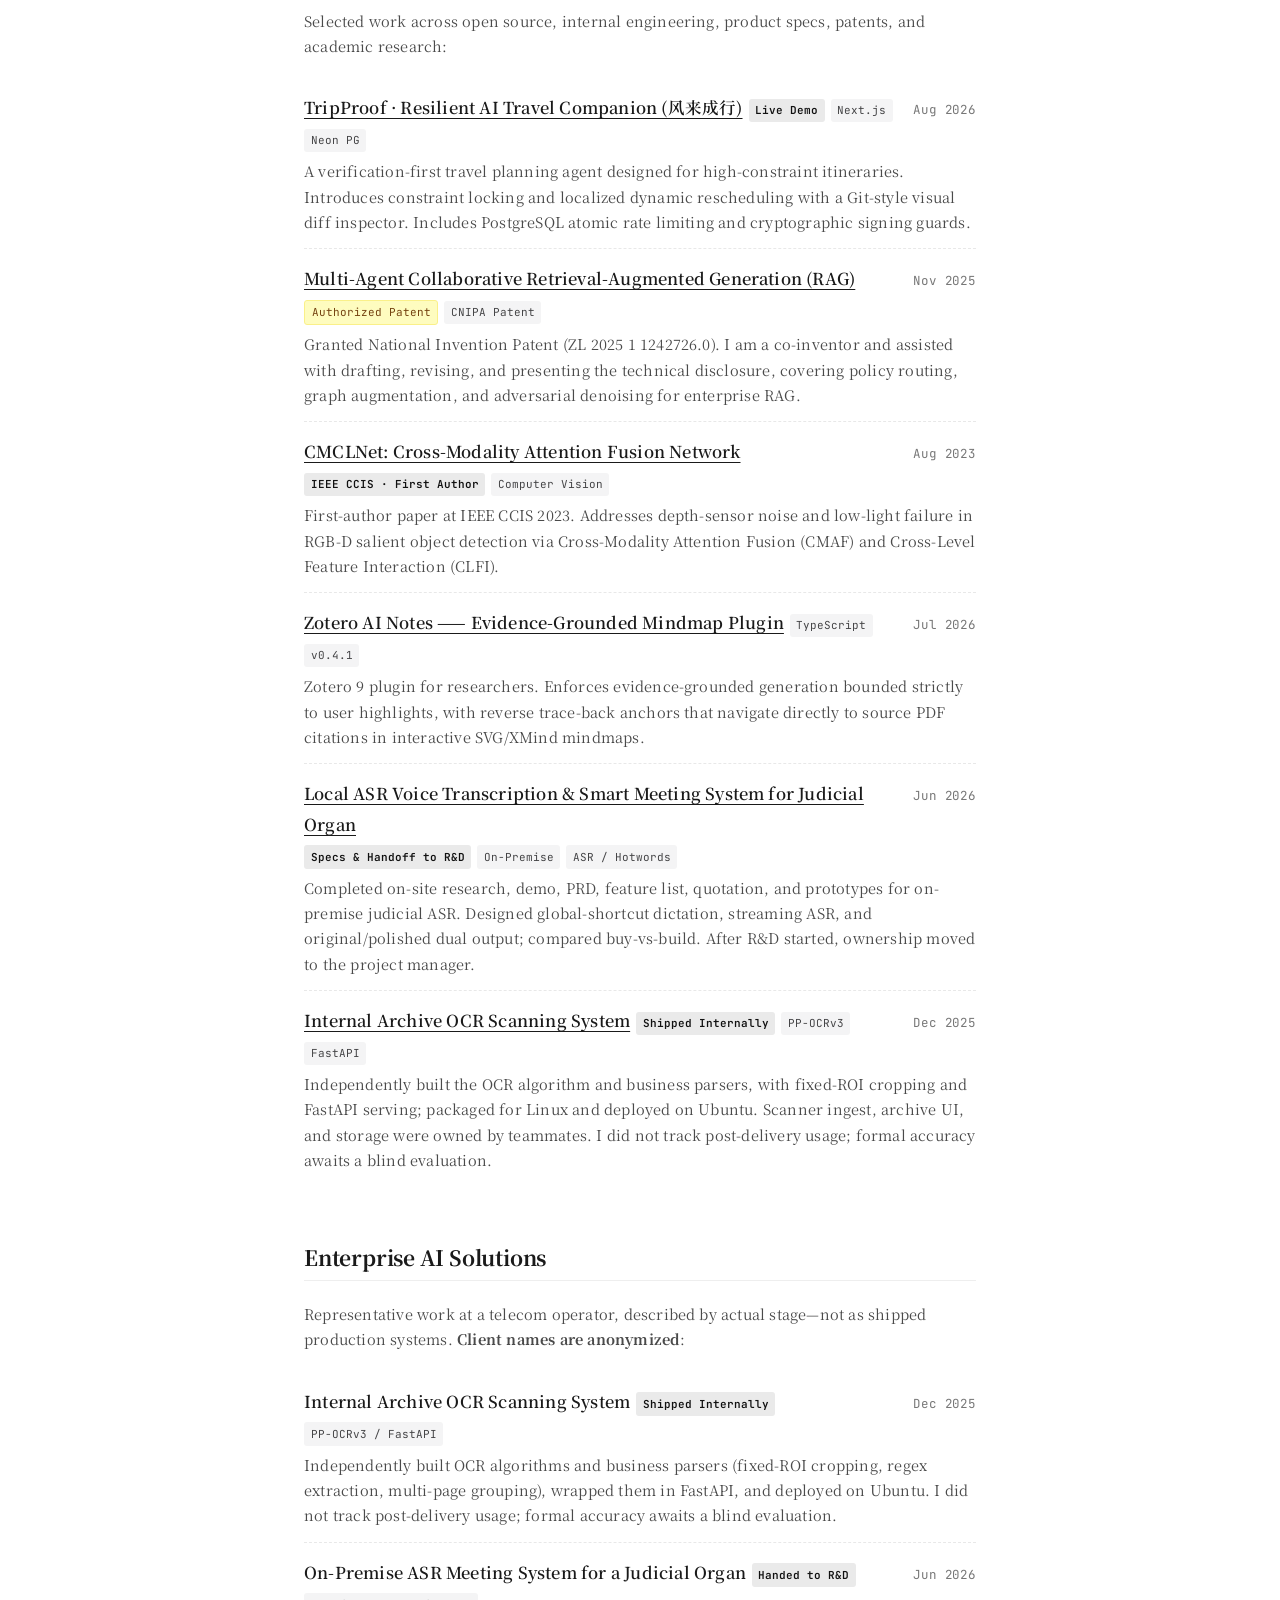
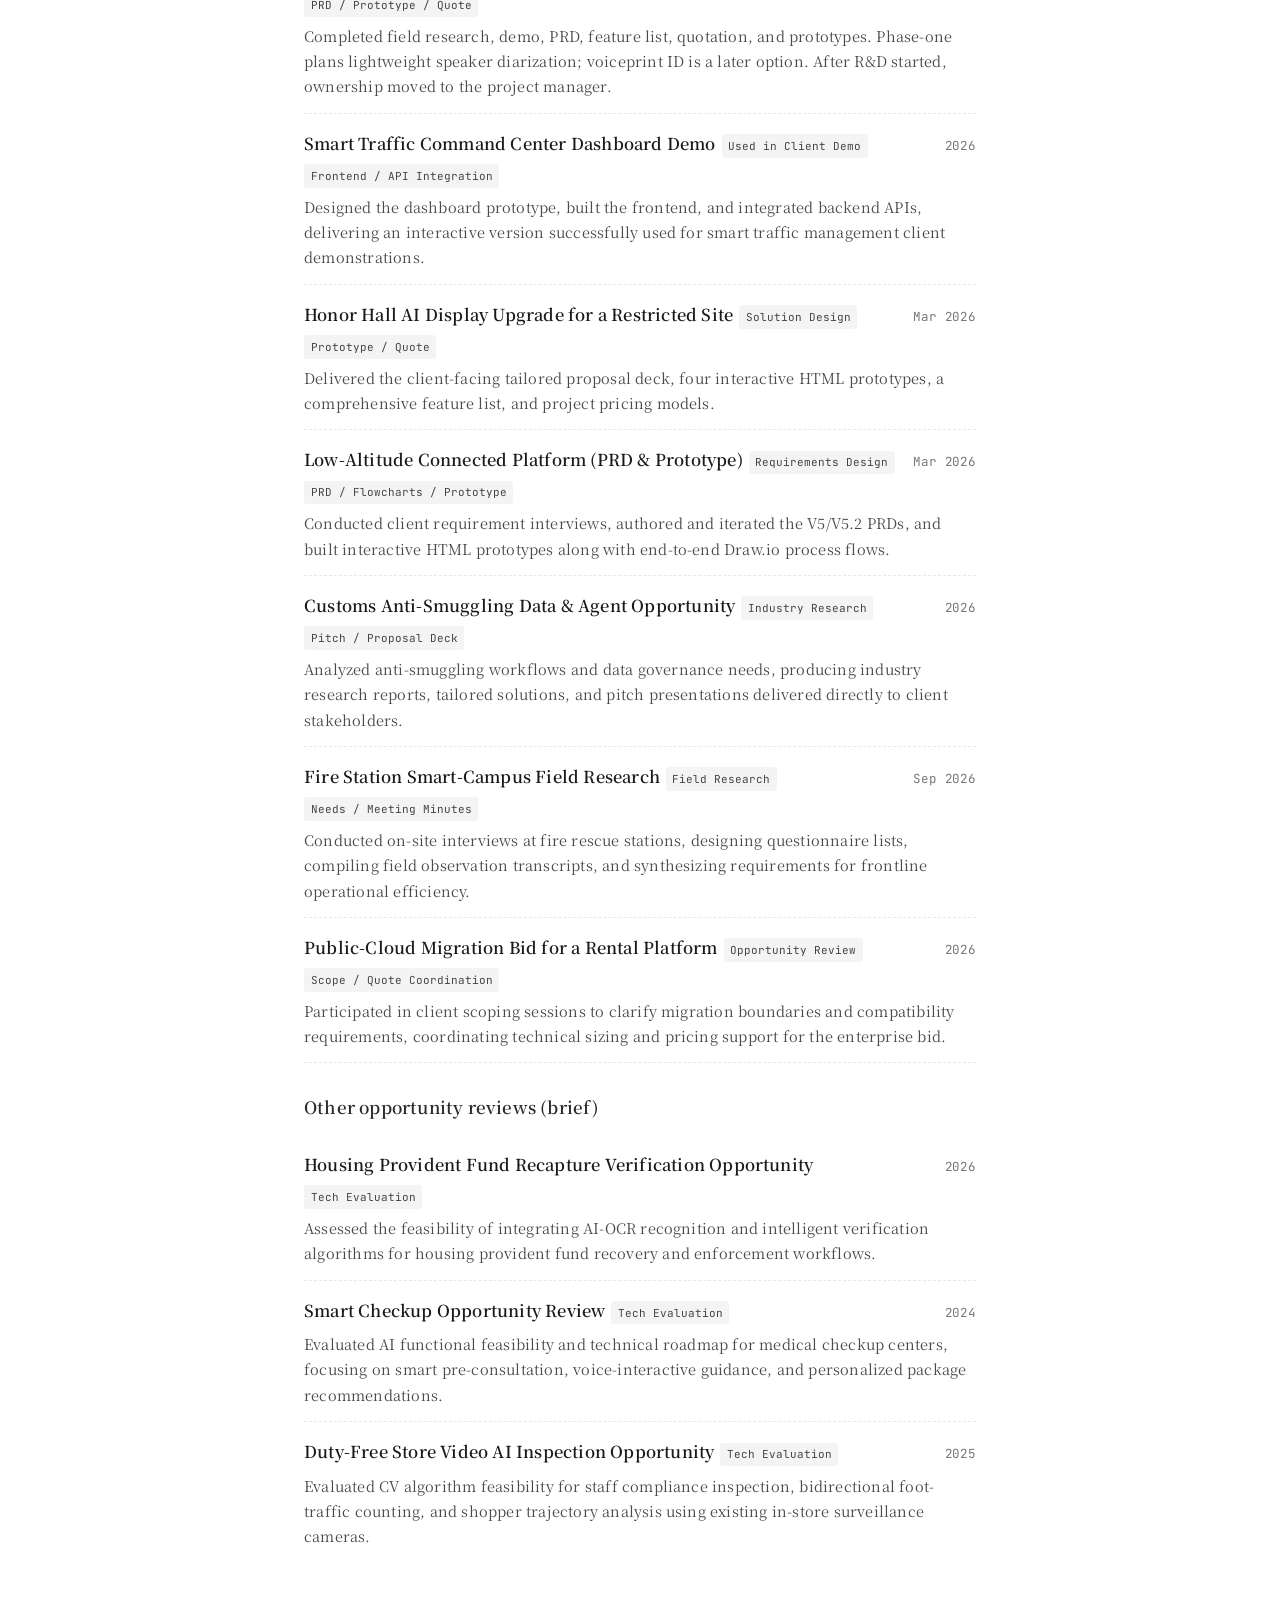
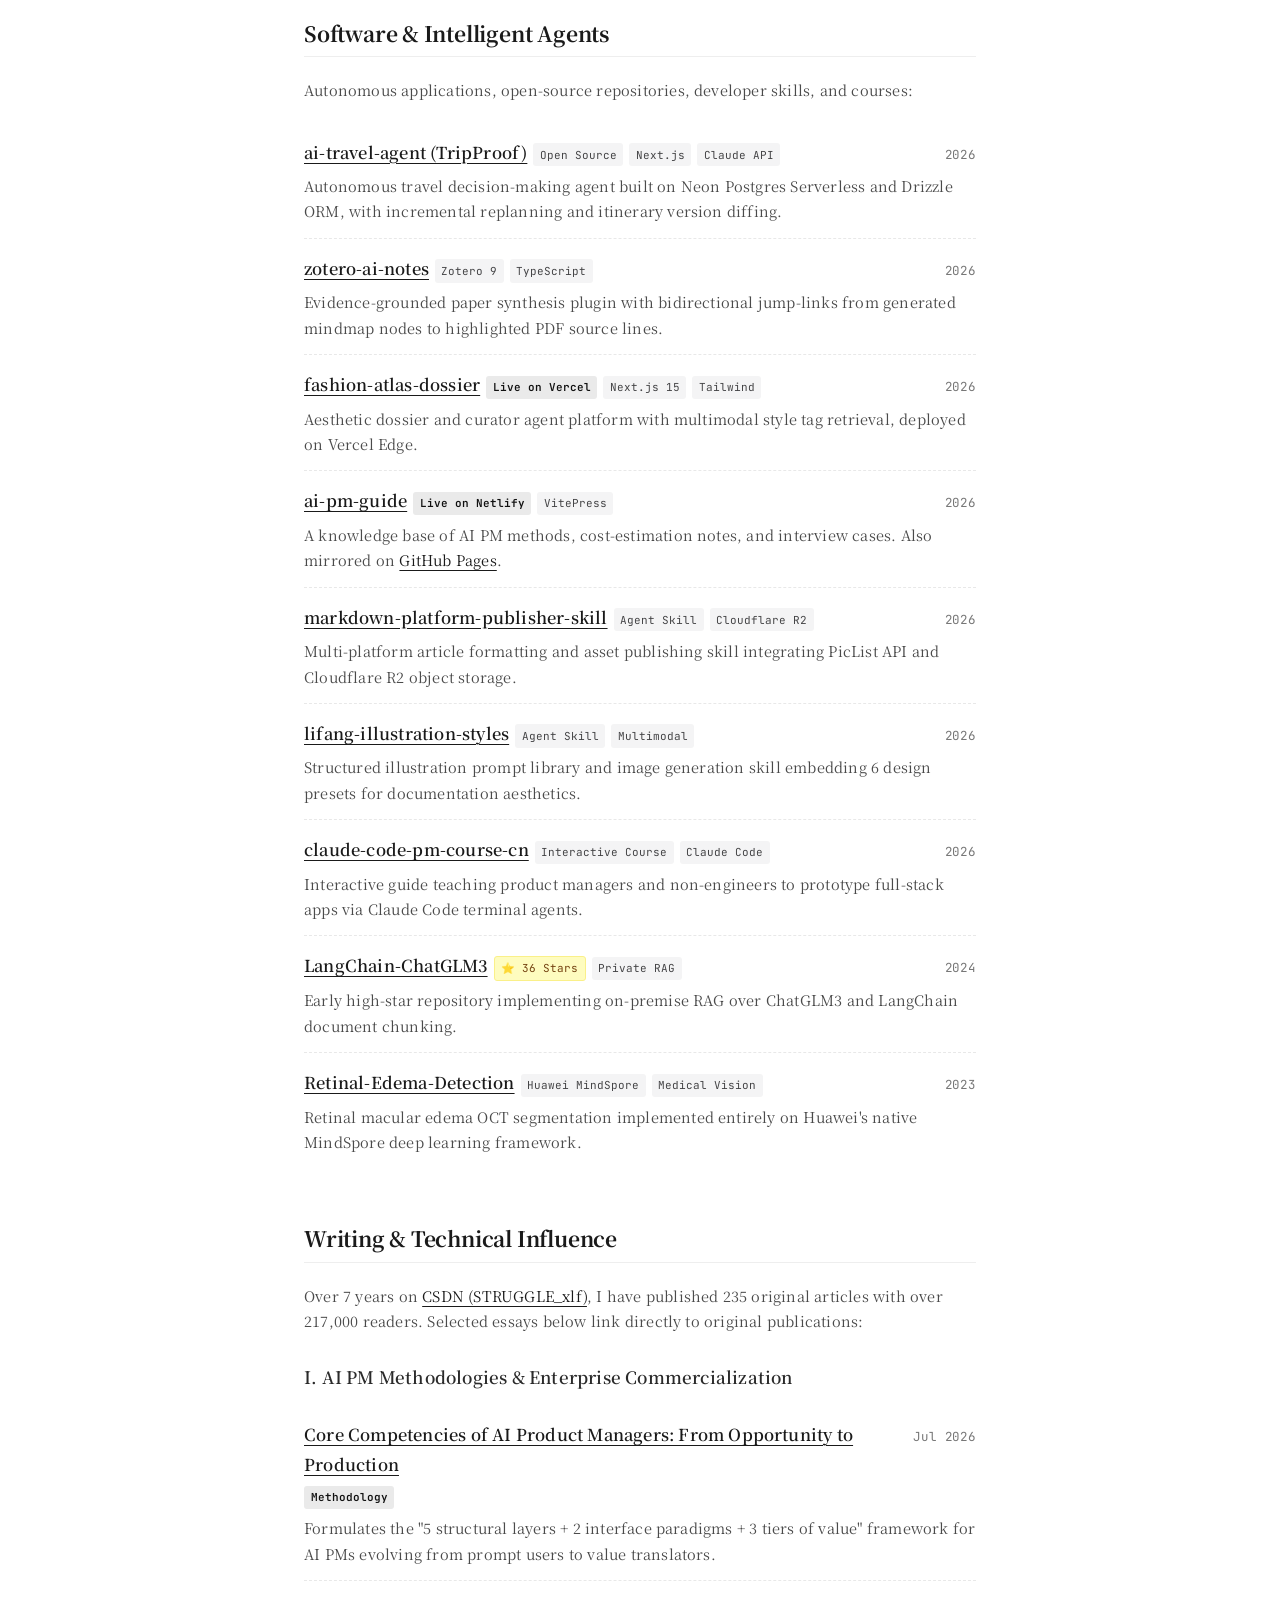
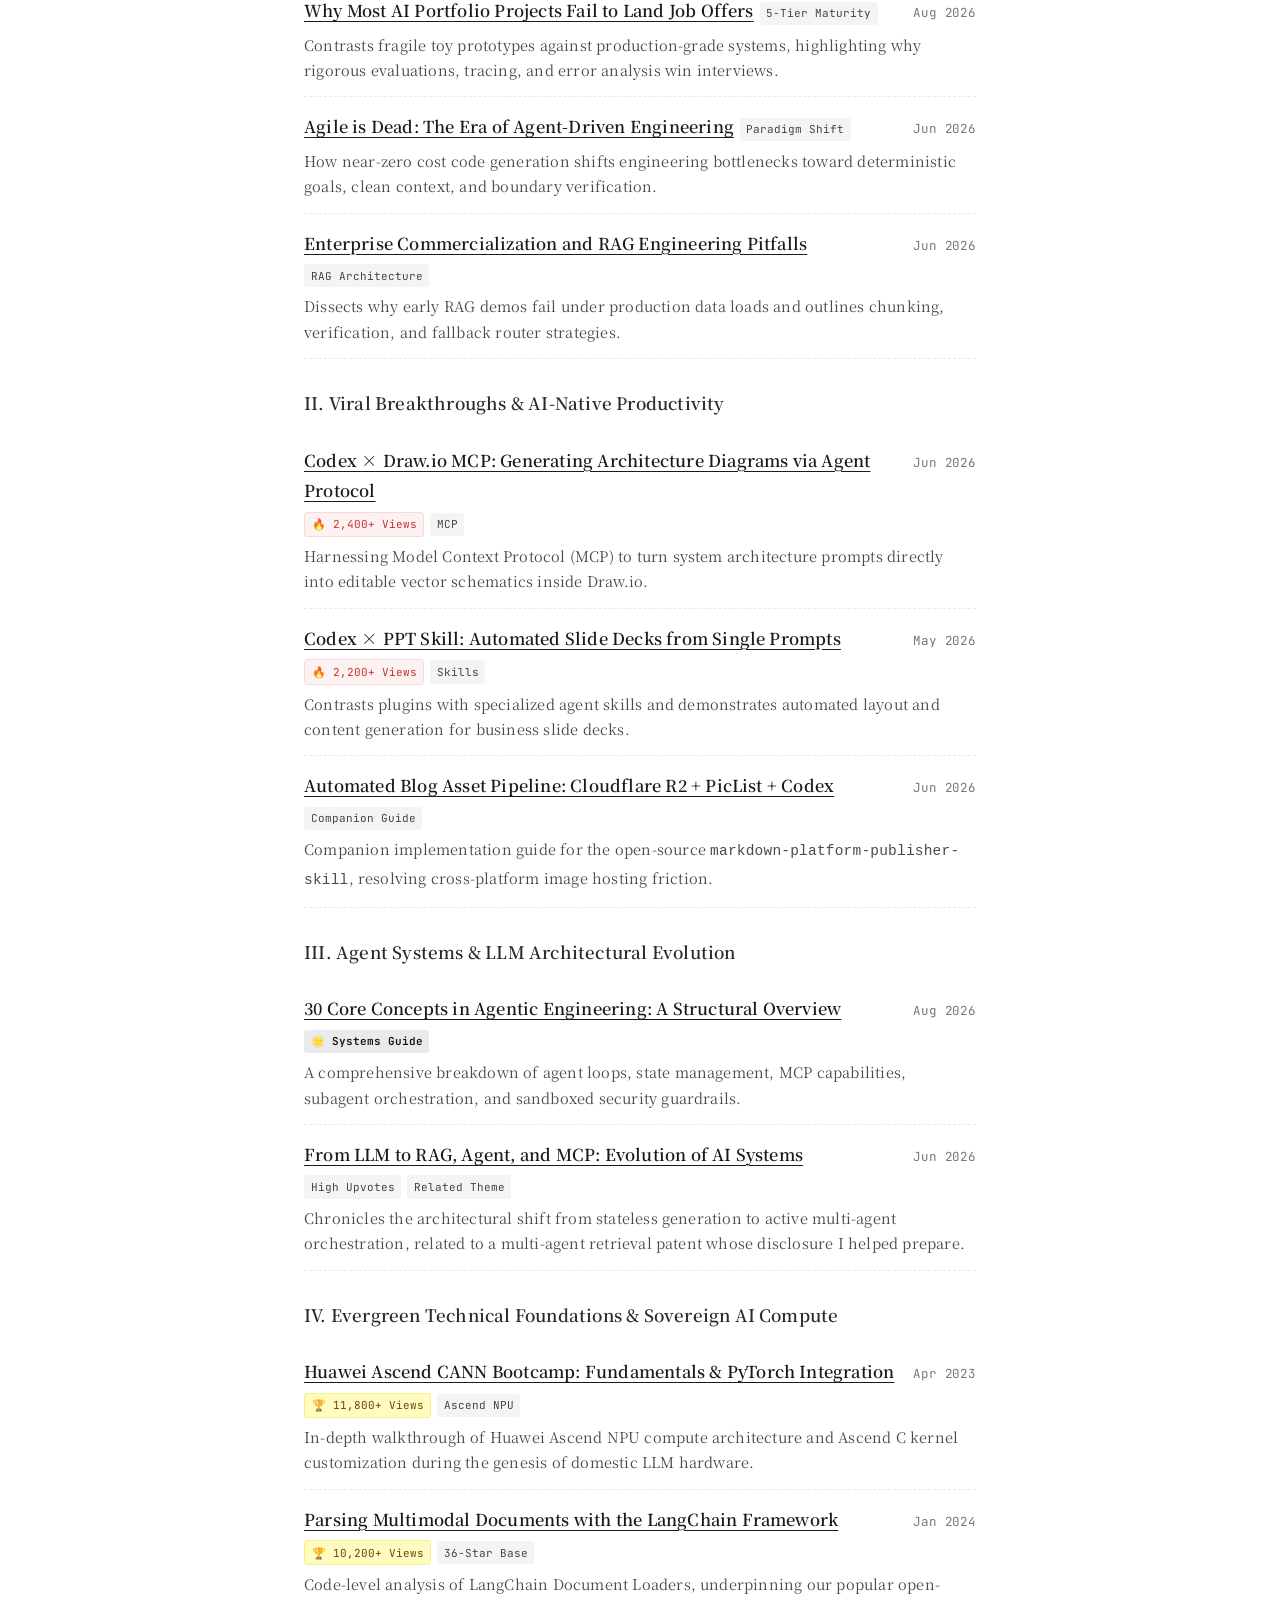
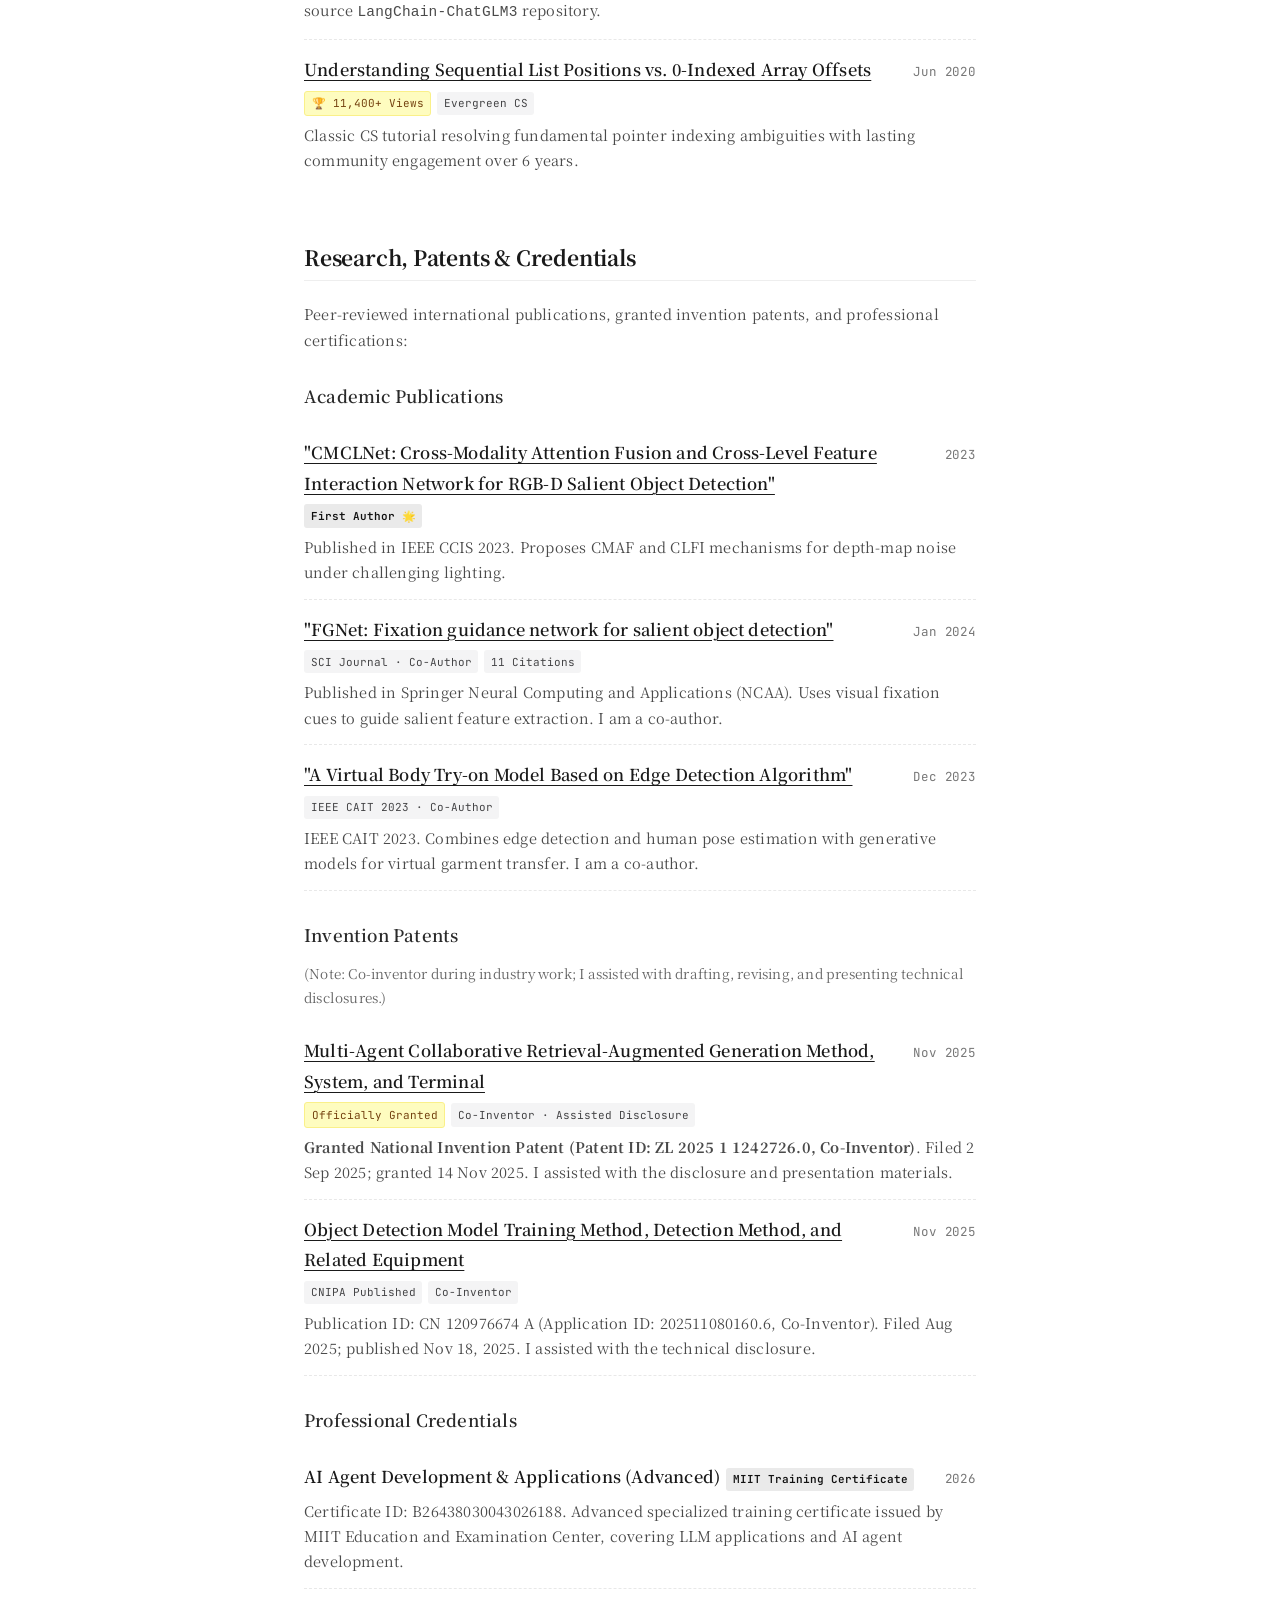
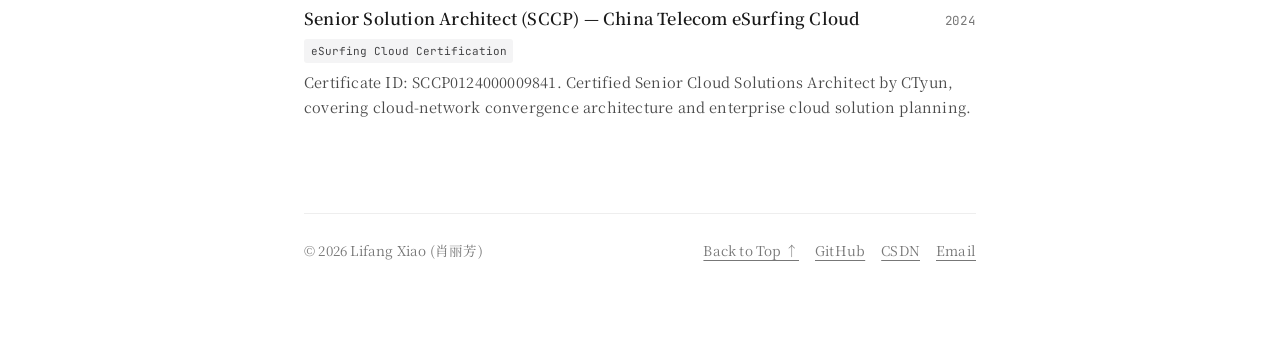
==== commit 9173e691: "feat: upgrade project descriptions to proactive achievements and desensitize traffic keywords" ====
--- a/en/index.html
+++ b/en/index.html
@@ -203,14 +203,14 @@
         <div class="work-item">
           <div class="workline">
             <div class="work-title-group">
-              <span class="work-title">Traffic Command Center Dashboard Demo</span>
+              <span class="work-title">Smart Traffic Command Center Dashboard Demo</span>
               <span class="badge">Used in Client Demo</span>
               <span class="badge">Frontend / API Integration</span>
             </div>
             <div class="work-date">2026</div>
           </div>
           <p class="work-desc">
-            Built the dashboard demo, frontend, and backend API integration for client review. Phase two has not entered development and is not described as production.
+            Designed the dashboard prototype, built the frontend, and integrated backend APIs, delivering an interactive version successfully used for smart traffic management client demonstrations.
           </p>
         </div>
 
@@ -218,13 +218,13 @@
           <div class="workline">
             <div class="work-title-group">
               <span class="work-title">Honor Hall AI Display Upgrade for a Restricted Site</span>
-              <span class="badge">Proposal · Budget Paused</span>
+              <span class="badge">Solution Design</span>
               <span class="badge">Prototype / Quote</span>
             </div>
             <div class="work-date">Mar 2026</div>
           </div>
           <p class="work-desc">
-            Delivered a proposal deck, four interactive HTML prototypes, a feature list, and a quotation. Paused due to the client's budget that year; not developed or deployed.
+            Delivered the client-facing tailored proposal deck, four interactive HTML prototypes, a comprehensive feature list, and project pricing models.
           </p>
         </div>
 
@@ -232,13 +232,13 @@
           <div class="workline">
             <div class="work-title-group">
               <span class="work-title">Low-Altitude Connected Platform (PRD &amp; Prototype)</span>
-              <span class="badge">Requirements Stage</span>
-              <span class="badge">Not Built / Not Demoed</span>
+              <span class="badge">Requirements Design</span>
+              <span class="badge">PRD / Flowcharts / Prototype</span>
             </div>
             <div class="work-date">Mar 2026</div>
           </div>
           <p class="work-desc">
-            Wrote customer research notes and iterated the V5/V5.2 PRD, plus HTML prototypes and Draw.io flowcharts. Technical architecture and pricing were not my deliverables; the project did not enter R&amp;D or client demo.
+            Conducted client requirement interviews, authored and iterated the V5/V5.2 PRDs, and built interactive HTML prototypes along with end-to-end Draw.io process flows.
           </p>
         </div>
 
@@ -246,13 +246,13 @@
           <div class="workline">
             <div class="work-title-group">
               <span class="work-title">Customs Anti-Smuggling Data &amp; Agent Opportunity</span>
-              <span class="badge">Research &amp; Pitch</span>
-              <span class="badge">Not Continued</span>
-            </div>
-            <div class="work-date">2026</div>
-          </div>
-          <p class="work-desc">
-            Prepared industry research, a solution document, and a pitch deck, then presented online. The client later preferred another vendor; the work did not enter R&amp;D.
+              <span class="badge">Industry Research</span>
+              <span class="badge">Pitch / Proposal Deck</span>
+            </div>
+            <div class="work-date">2026</div>
+          </div>
+          <p class="work-desc">
+            Analyzed anti-smuggling workflows and data governance needs, producing industry research reports, tailored solutions, and pitch presentations delivered directly to client stakeholders.
           </p>
         </div>
 
@@ -260,13 +260,13 @@
           <div class="workline">
             <div class="work-title-group">
               <span class="work-title">Fire Station Smart-Campus Field Research</span>
-              <span class="badge">On-Site Research</span>
-              <span class="badge">Notes / Needs</span>
+              <span class="badge">Field Research</span>
+              <span class="badge">Needs / Meeting Minutes</span>
             </div>
             <div class="work-date">Sep 2026</div>
           </div>
           <p class="work-desc">
-            Joined on-site interviews and wrote the question list, field notes, and meeting minutes. Still in research; the solution PPT was not mine.
+            Conducted on-site interviews at fire rescue stations, designing questionnaire lists, compiling field observation transcripts, and synthesizing requirements for frontline operational efficiency.
           </p>
         </div>
 
@@ -274,13 +274,13 @@
           <div class="workline">
             <div class="work-title-group">
               <span class="work-title">Public-Cloud Migration Bid for a Rental Platform</span>
-              <span class="badge">In Bidding</span>
+              <span class="badge">Opportunity Review</span>
               <span class="badge">Scope / Quote Coordination</span>
             </div>
             <div class="work-date">2026</div>
           </div>
           <p class="work-desc">
-            Joined the assessment meeting, confirmed migration scope with the client, and passed deployment needs to specialists for quoting. Award unknown; the statement of work and procurement list were not written by me.
+            Participated in client scoping sessions to clarify migration boundaries and compatibility requirements, coordinating technical sizing and pricing support for the enterprise bid.
           </p>
         </div>
 
